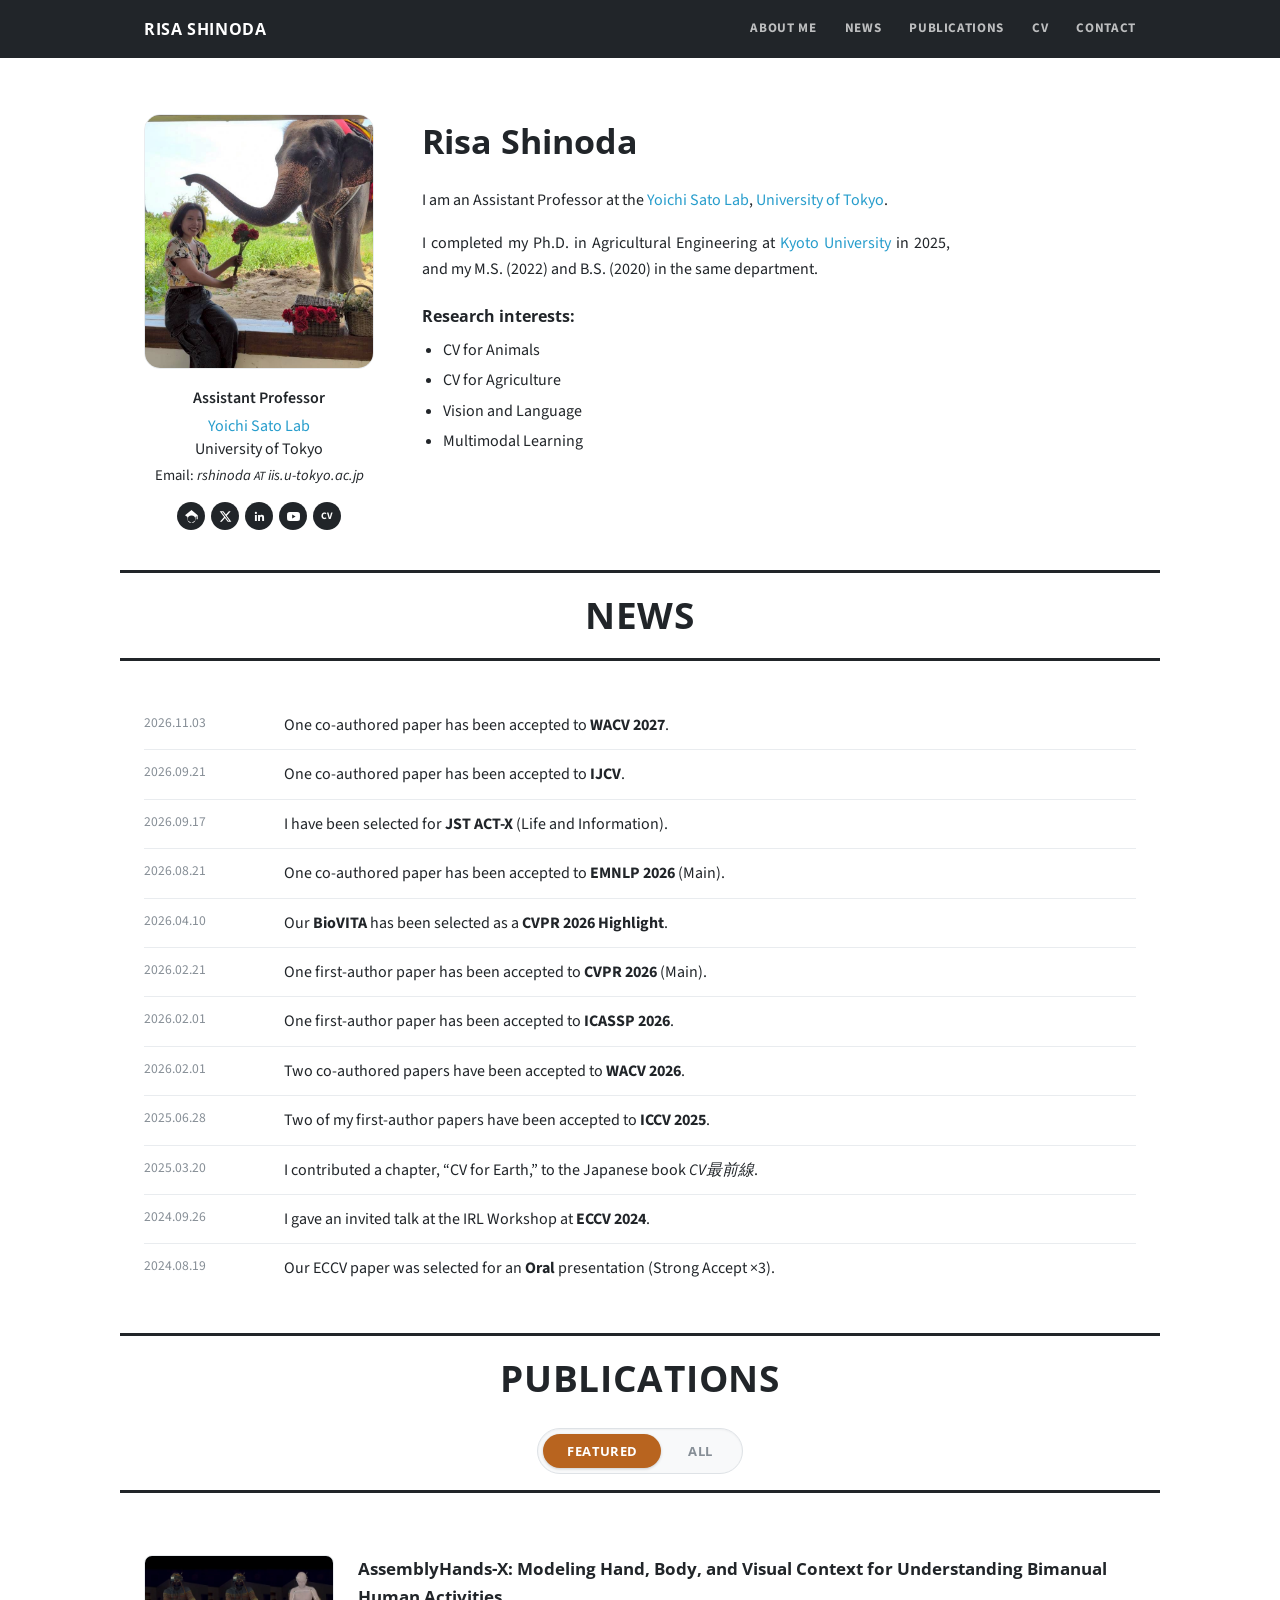
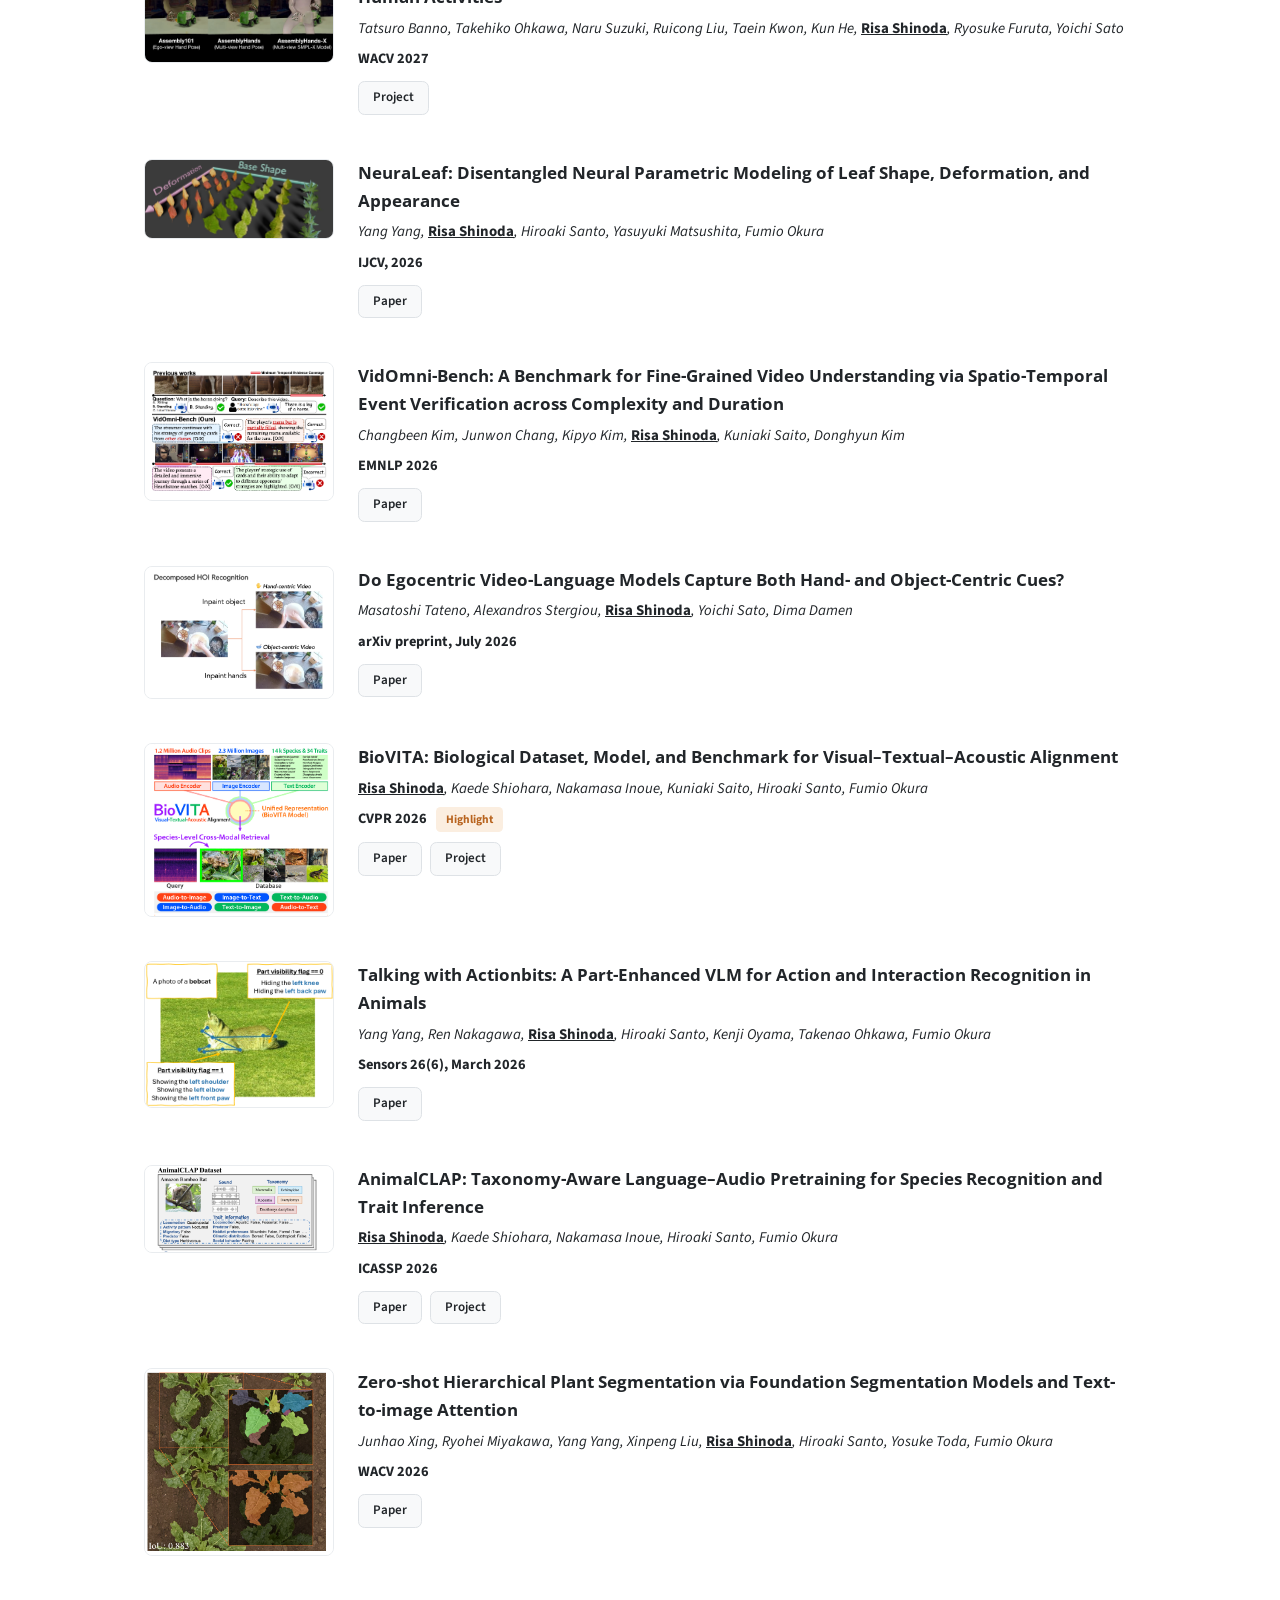
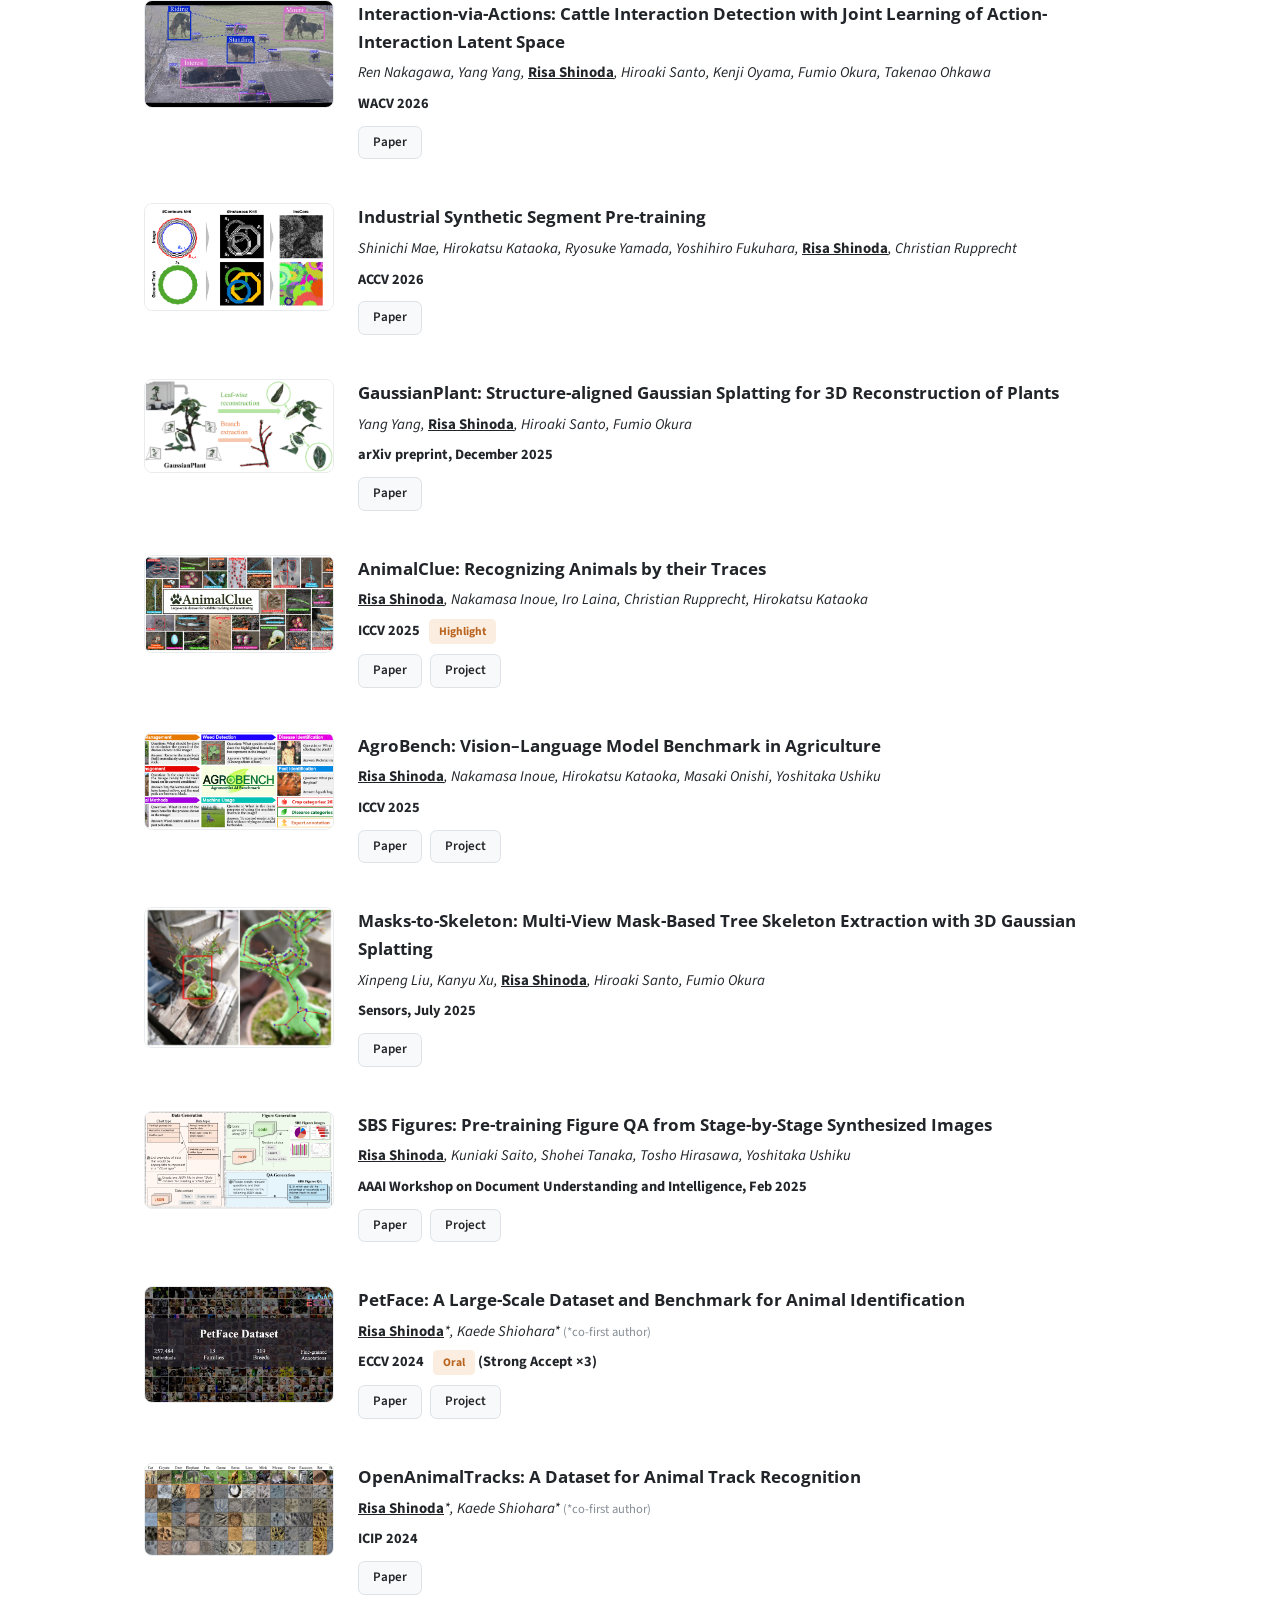
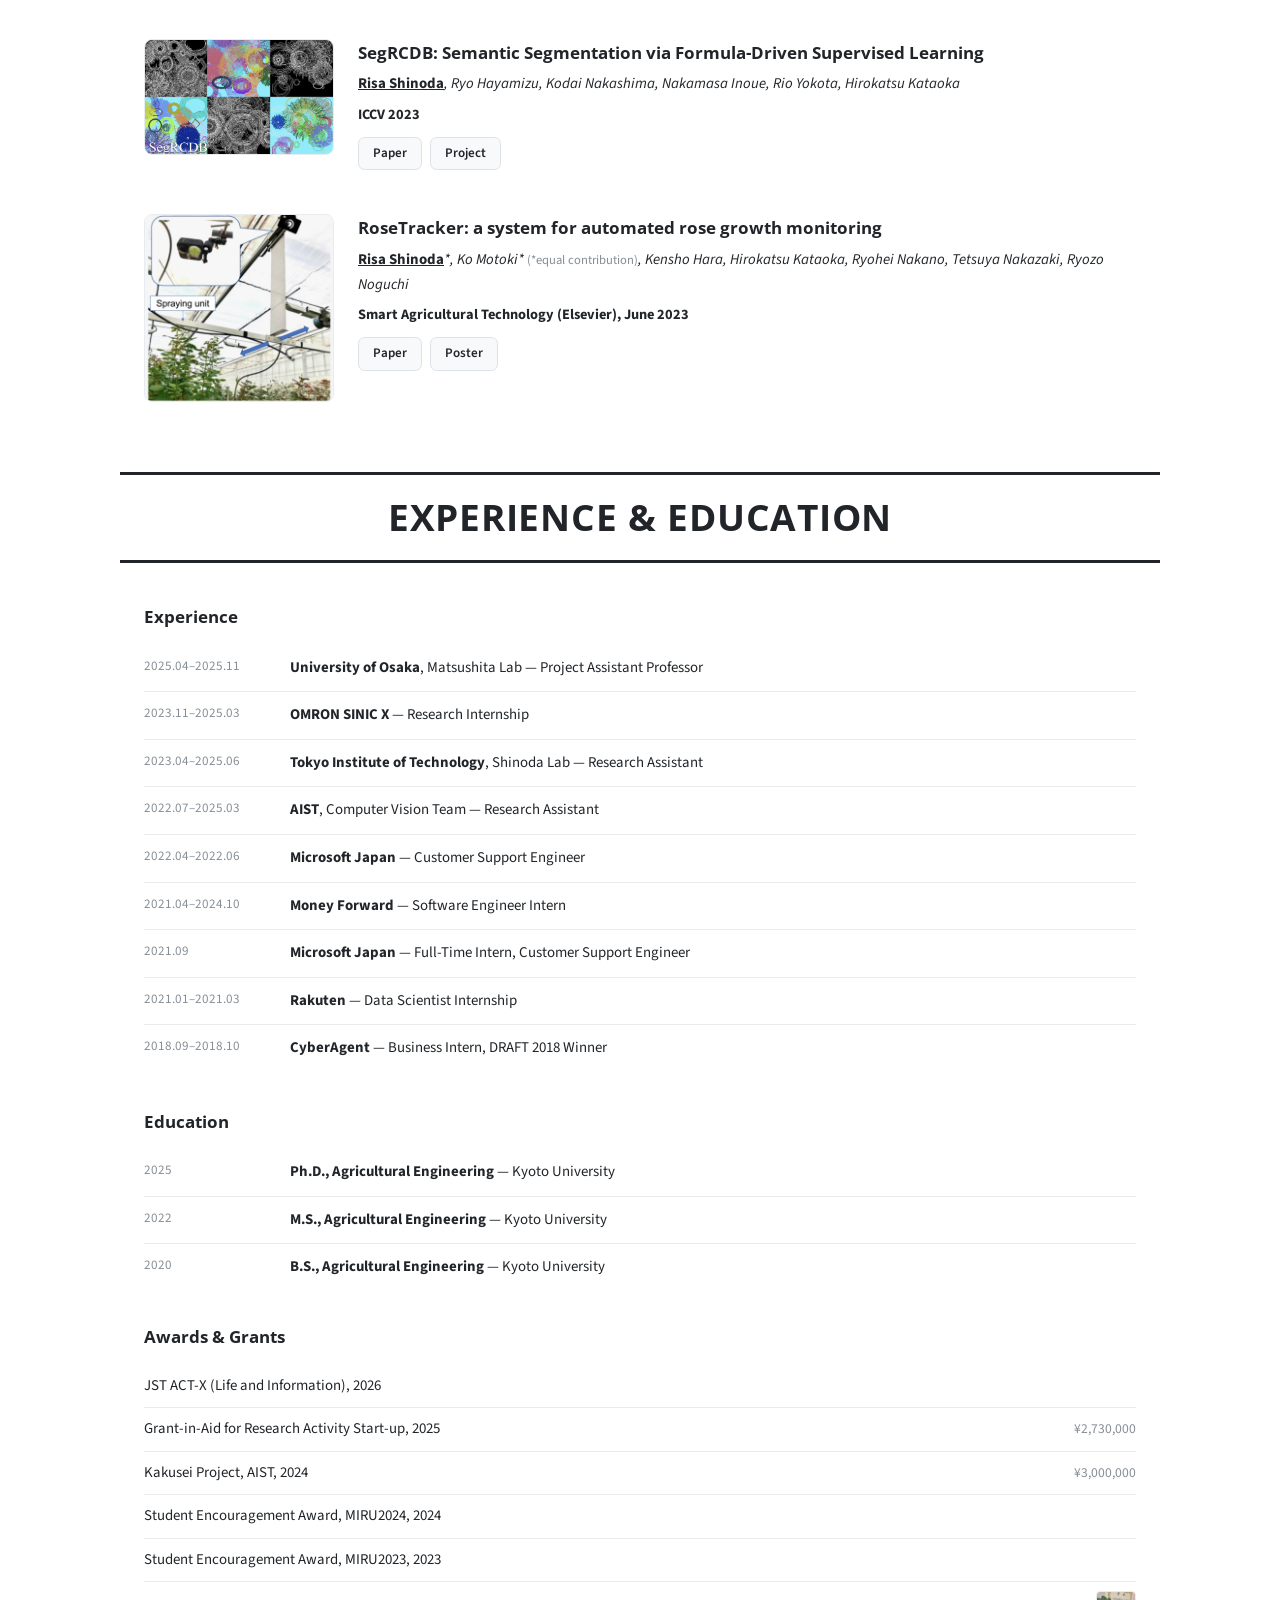
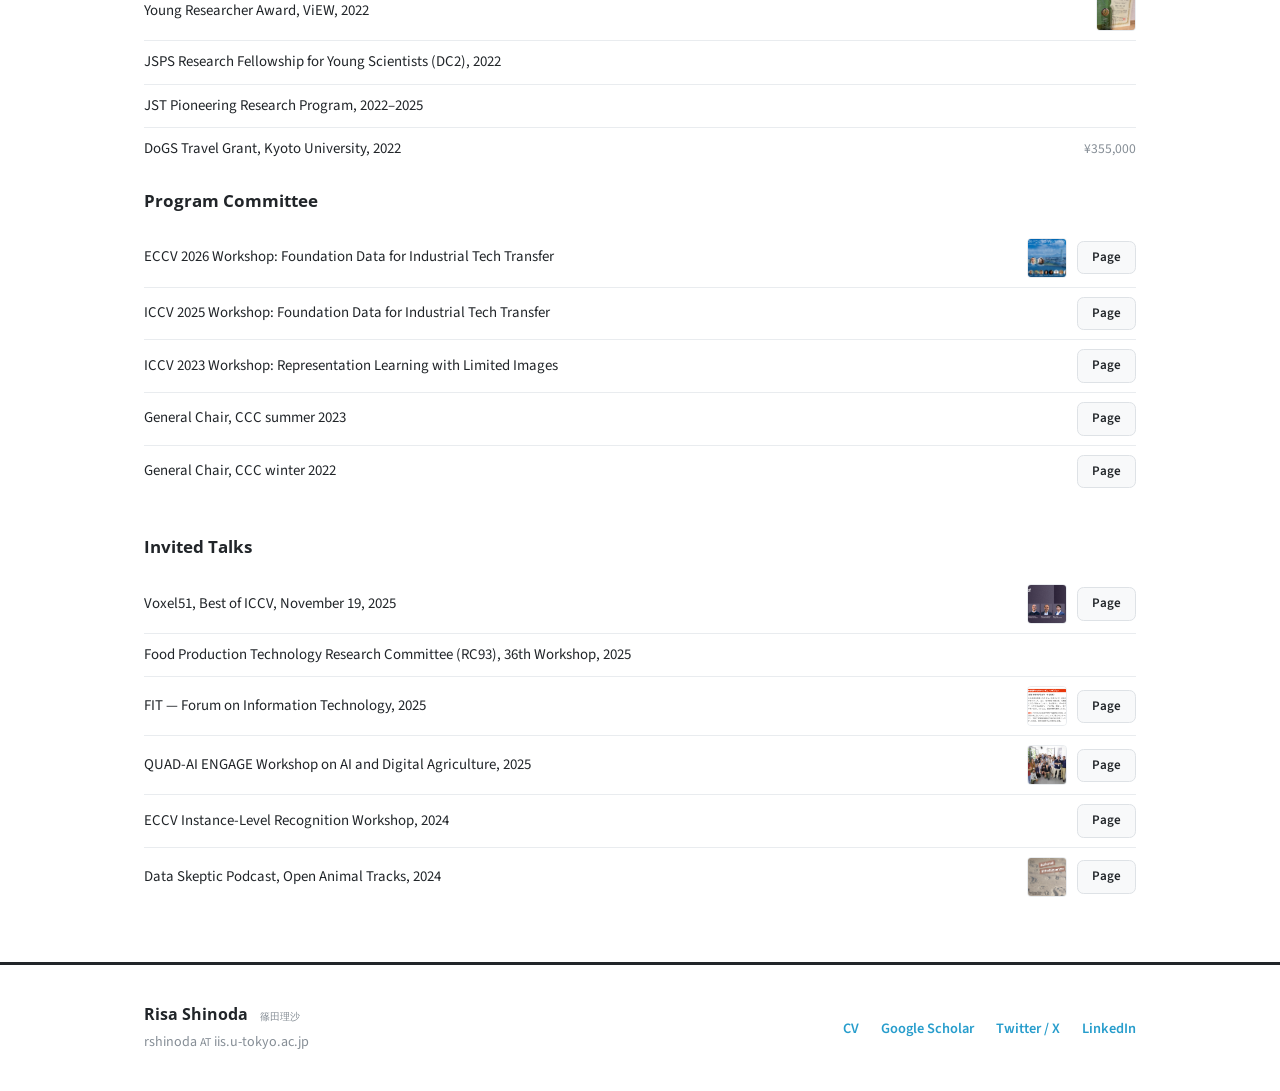
==== index.html @ 6ba9fb91 "Add invited talks Co-Authored-By: Claude Sonnet 5 <noreply@anthropic.com>" ====
<!DOCTYPE html>
<html lang="en">
<head>
<meta charset="utf-8">
<meta name="viewport" content="width=device-width, initial-scale=1">
<title>Risa Shinoda</title>
<meta name="description" content="Risa Shinoda (篠田理沙) — Assistant Professor, Yoichi Sato Lab, University of Tokyo (東京大学 助教, 佐藤洋一研究室). Computer vision for agriculture and animal ecology.">
<meta name="author" content="Risa Shinoda 篠田理沙">

<meta property="og:title" content="Risa Shinoda 篠田理沙">
<meta property="og:description" content="Assistant Professor, Yoichi Sato Lab, University of Tokyo (東京大学 助教, 佐藤洋一研究室). Computer vision for agriculture and animal ecology.">
<meta property="og:type" content="website">
<meta property="og:image" content="img/profile.jpg">

<script type="application/ld+json">
{
  "@context": "https://schema.org",
  "@type": "Person",
  "name": "Risa Shinoda",
  "alternateName": "篠田理沙",
  "jobTitle": "Assistant Professor / 助教",
  "affiliation": {
    "@type": "Organization",
    "name": "University of Tokyo / 東京大学"
  },
  "worksFor": {
    "@type": "Organization",
    "name": "Yoichi Sato Lab / 佐藤洋一研究室"
  },
  "email": "mailto:rshinoda@iis.u-tokyo.ac.jp",
  "url": "https://dahlian00.github.io/"
}
</script>

<link rel="icon" href="img/favicon.svg" type="image/svg+xml">
<link rel="preconnect" href="https://fonts.googleapis.com">
<link rel="preconnect" href="https://fonts.gstatic.com" crossorigin>
<link href="https://fonts.googleapis.com/css2?family=Open+Sans:ital,wght@0,400;0,600;0,700;0,800;1,400&family=Source+Sans+3:wght@400;600;700&display=swap" rel="stylesheet">
<link rel="stylesheet" href="css/style.css">
</head>
<body>

<a class="skip-link" href="#main">Skip to content</a>

<header class="site-header" id="top">
  <div class="wrap header-inner">
    <a class="brand" href="#top">Risa Shinoda</a>
    <button class="nav-toggle" id="navToggle" aria-label="Toggle navigation" aria-expanded="false" aria-controls="siteNav">
      <span></span><span></span><span></span>
    </button>
    <nav class="site-nav" id="siteNav">
      <a href="#about">About Me</a>
      <a href="#news">News</a>
      <a href="#publications">Publications</a>
      <a href="#cv">CV</a>
      <a href="#contact">Contact</a>
    </nav>
  </div>
</header>

<main id="main">

  <section class="about" id="about">
    <div class="wrap about-grid">
      <div class="about-side">
        <div class="avatar">
          <img src="img/profile.jpg" alt="Risa Shinoda 篠田理沙 — profile photo" class="avatar-photo" onerror="this.style.display='none'; this.nextElementSibling.style.display='flex';">
          <div class="avatar-fallback">RS</div>
        </div>
        <p class="role">Assistant Professor</p>
        <p class="affil"><a href="https://www.ut-vision.org/">Yoichi Sato Lab</a><br>University of Tokyo</p>
        <p class="mail">Email: <i>rshinoda <span class="at">AT</span> iis.u-tokyo.ac.jp</i></p>

        <div class="social-icons">
          <a href="https://scholar.google.co.jp/citations?user=DSr8YcMAAAAJ&amp;hl=en" title="Google Scholar" class="social-icon">
            <svg viewBox="0 0 24 24" aria-hidden="true"><path d="M12 24a7 7 0 1 1 0-14 7 7 0 0 1 0 14zm0-24L0 9.5l4.5 3.5V19l7.5 5 7.5-5v-6l2-1.55V17h2V9.5L12 0z"/></svg>
          </a>
          <a href="https://twitter.com/dahlian0" title="Twitter / X" class="social-icon">
            <svg viewBox="0 0 24 24" aria-hidden="true"><path d="M18.244 2.25h3.308l-7.227 8.26 8.502 11.24H16.17l-5.214-6.817L4.99 21.75H1.68l7.73-8.835L1.254 2.25H8.08l4.713 6.231 5.451-6.231Zm-1.161 17.52h1.833L7.084 4.126H5.117L17.083 19.77Z"/></svg>
          </a>
          <a href="https://www.linkedin.com/in/risa-shinoda/" title="LinkedIn" class="social-icon">
            <svg viewBox="0 0 24 24" aria-hidden="true"><path d="M20.45 20.45h-3.56v-5.57c0-1.33-.02-3.04-1.85-3.04-1.86 0-2.14 1.45-2.14 2.95v5.66H9.34V9h3.42v1.56h.05c.48-.9 1.64-1.85 3.37-1.85 3.6 0 4.27 2.37 4.27 5.46v6.28ZM5.34 7.43a2.06 2.06 0 1 1 0-4.12 2.06 2.06 0 0 1 0 4.12ZM7.12 20.45H3.56V9h3.56v11.45Z"/></svg>
          </a>
          <a href="https://www.youtube.com/@RisaShinodaResearch-cq6yt" title="YouTube" class="social-icon">
            <svg viewBox="0 0 24 24" aria-hidden="true"><path d="M23.5 6.19a3.02 3.02 0 0 0-2.12-2.14C19.5 3.55 12 3.55 12 3.55s-7.5 0-9.38.5A3.02 3.02 0 0 0 .5 6.19C0 8.07 0 12 0 12s0 3.93.5 5.81a3.02 3.02 0 0 0 2.12 2.14c1.88.5 9.38.5 9.38.5s7.5 0 9.38-.5a3.02 3.02 0 0 0 2.12-2.14C24 15.93 24 12 24 12s0-3.93-.5-5.81ZM9.55 15.57V8.43L15.82 12l-6.27 3.57Z"/></svg>
          </a>
          <a href="https://drive.google.com/file/d/12DYkDBcswjQWK3Bf0SQ1dicBLN38KNuM/view?usp=sharing" title="CV" class="social-icon social-icon-text">CV</a>
        </div>
      </div>

      <div class="about-main">
        <h1>Risa Shinoda</h1>

        <p>
          I am an Assistant Professor at the <a href="https://www.ut-vision.org/">Yoichi Sato Lab</a>,
          <a href="https://www.u-tokyo.ac.jp/en/">University of Tokyo</a>.
        </p>

        <p>
          I completed my Ph.D. in Agricultural Engineering at <a href="https://www.kyoto-u.ac.jp/en">Kyoto University</a>
          in 2025, and my M.S. (2022) and B.S. (2020) in the same department.
        </p>

        <h3 class="inline-heading">Research interests:</h3>
        <ul class="disc-list">
          <li>CV for Animals</li>
          <li>CV for Agriculture</li>
          <li>Vision and Language</li>
          <li>Multimodal Learning</li>
        </ul>
      </div>
    </div>
  </section>

  <hr class="rule">
  <h2 class="section-title" id="news">News</h2>
  <hr class="rule">

  <section class="section">
    <div class="wrap">
      <ul class="news-list">
        <li><time datetime="2026-11-03">2026.11.03</time><span>One co-authored paper has been accepted to <strong>WACV 2027</strong>.</span></li>
        <li><time datetime="2026-09-21">2026.09.21</time><span>One co-authored paper has been accepted to <strong>IJCV</strong>.</span></li>
        <li><time datetime="2026-09-17">2026.09.17</time><span>I have been selected for <strong>JST ACT-X</strong> (Life and Information).</span></li>
        <li><time datetime="2026-08-21">2026.08.21</time><span>One co-authored paper has been accepted to <strong>EMNLP 2026</strong> (Main).</span></li>
        <li><time datetime="2026-04-10">2026.04.10</time><span>Our <strong>BioVITA</strong> has been selected as a <strong>CVPR 2026 Highlight</strong>.</span></li>
        <li><time datetime="2026-02-21">2026.02.21</time><span>One first-author paper has been accepted to <strong>CVPR 2026</strong> (Main).</span></li>
        <li><time datetime="2026-02-01">2026.02.01</time><span>One first-author paper has been accepted to <strong>ICASSP 2026</strong>.</span></li>
        <li><time datetime="2026-02-01">2026.02.01</time><span>Two co-authored papers have been accepted to <strong>WACV 2026</strong>.</span></li>
        <li><time datetime="2025-06-28">2025.06.28</time><span>Two of my first-author papers have been accepted to <strong>ICCV 2025</strong>.</span></li>
        <li><time datetime="2025-03-20">2025.03.20</time><span>I contributed a chapter, &ldquo;CV for Earth,&rdquo; to the Japanese book <em>CV最前線</em>.</span></li>
        <li><time datetime="2024-09-26">2024.09.26</time><span>I gave an invited talk at the IRL Workshop at <strong>ECCV 2024</strong>.</span></li>
        <li><time datetime="2024-08-19">2024.08.19</time><span>Our ECCV paper was selected for an <strong>Oral</strong> presentation (Strong Accept &times;3).</span></li>
      </ul>
    </div>
  </section>

  <hr class="rule">
  <h2 class="section-title" id="publications">Publications</h2>
  <div class="pub-filter" id="pubFilter" role="tablist">
    <button type="button" class="pub-filter-btn is-active" data-filter="featured" role="tab" aria-selected="true">Featured</button>
    <button type="button" class="pub-filter-btn" data-filter="all" role="tab" aria-selected="false">All</button>
  </div>
  <hr class="rule">

  <section class="section">
    <div class="wrap">

      <ol class="pub-list filter-featured" id="pubList">

        <li class="pub">
          <div class="pub-thumb"><video src="img/pub-assemblyhandsx-demo.mp4" poster="img/pub-assemblyhandsx.png" autoplay loop muted playsinline aria-label="Risa Shinoda 篠田理沙 — AssemblyHands-X demo"></video></div>
          <div class="pub-body">
            <p class="pub-title">AssemblyHands-X: Modeling Hand, Body, and Visual Context for Understanding Bimanual Human Activities</p>
            <p class="pub-authors">Tatsuro Banno, Takehiko Ohkawa, Naru Suzuki, Ruicong Liu, Taein Kwon, Kun He, <span class="me">Risa Shinoda</span>, Ryosuke Furuta, Yoichi Sato</p>
            <p class="pub-venue">WACV 2027</p>
            <p class="pub-links"><a href="https://tatsubanno.github.io/assemblyhands-x/">Project</a></p>
          </div>
        </li>

        <li class="pub">
          <div class="pub-thumb"><video src="img/pub-neuraleaf-demo.mp4" poster="img/pub-neuraleaf.png" autoplay loop muted playsinline aria-label="Risa Shinoda 篠田理沙 — NeuraLeaf demo: leaf rotation"></video></div>
          <div class="pub-body">
            <p class="pub-title">NeuraLeaf: Disentangled Neural Parametric Modeling of Leaf Shape, Deformation, and Appearance</p>
            <p class="pub-authors">Yang Yang, <span class="me">Risa Shinoda</span>, Hiroaki Santo, Yasuyuki Matsushita, Fumio Okura</p>
            <p class="pub-venue">IJCV, 2026</p>
            <p class="pub-links"><a href="https://link.springer.com/article/10.1007/s11263-026-03024-6">Paper</a></p>
          </div>
        </li>

        <li class="pub">
          <div class="pub-thumb"><img src="img/pub-vidomni.png" alt="Risa Shinoda 篠田理沙 — VidOmni-Bench teaser"></div>
          <div class="pub-body">
            <p class="pub-title">VidOmni-Bench: A Benchmark for Fine-Grained Video Understanding via Spatio-Temporal Event Verification across Complexity and Duration</p>
            <p class="pub-authors">Changbeen Kim, Junwon Chang, Kipyo Kim, <span class="me">Risa Shinoda</span>, Kuniaki Saito, Donghyun Kim</p>
            <p class="pub-venue">EMNLP 2026</p>
            <p class="pub-links"><a href="https://arxiv.org/abs/2609.21521">Paper</a></p>
          </div>
        </li>

        <li class="pub">
          <div class="pub-thumb"><img src="img/pub-doego.png" alt="Risa Shinoda 篠田理沙 — Do Egocentric Video-Language Models teaser"></div>
          <div class="pub-body">
            <p class="pub-title">Do Egocentric Video-Language Models Capture Both Hand- and Object-Centric Cues?</p>
            <p class="pub-authors">Masatoshi Tateno, Alexandros Stergiou, <span class="me">Risa Shinoda</span>, Yoichi Sato, Dima Damen</p>
            <p class="pub-venue">arXiv preprint, July 2026</p>
            <p class="pub-links"><a href="https://arxiv.org/abs/2607.08514">Paper</a></p>
          </div>
        </li>

        <li class="pub not-featured">
          <div class="pub-thumb"><img src="img/pub-mes.png" alt="Risa Shinoda 篠田理沙 — MES-Bench teaser"></div>
          <div class="pub-body">
            <p class="pub-title">MES-Bench: A Benchmark for Multimodal Elaborative Simplification and Comprehensibility Evaluation in Language Learning</p>
            <p class="pub-authors">Martyna Gruszka, <span class="me">Risa Shinoda</span>, Taiki Miyanishi, Takumi Hirose, Nakamasa Inoue</p>
            <p class="pub-venue">CVPR Workshop (CV4Edu), June 2026</p>
            <p class="pub-links"><a href="https://openaccess.thecvf.com/content/CVPR2026W/CV4Edu/papers/Gruszka_MES-Bench_A_Benchmark_for_Multimodal_Elaborative_Simplification_and_Comprehensibility_Evaluation_CVPRW_2026_paper.pdf">Paper</a></p>
          </div>
        </li>

        <li class="pub not-featured">
          <div class="pub-thumb"><img src="img/pub-physically.png" alt="Risa Shinoda 篠田理沙 — Physically Plausible Human-Object Interaction Generation teaser"></div>
          <div class="pub-body">
            <p class="pub-title">Physically Plausible Human-Object Interaction Generation via Attribute Classifier Guidance</p>
            <p class="pub-authors">Kengo Ikeuchi, Takehiko Ohkawa, <span class="me">Risa Shinoda</span>, Yoichi Sato</p>
            <p class="pub-venue">PhysHuman, CVPR Workshops (CVPRW), 2026 <span class="tag">Oral</span></p>
            <p class="pub-links"><a href="https://drive.google.com/file/d/1u46orvjZj2ySK3rUJKAzSLE21R1NxdxF/view">Paper</a></p>
          </div>
        </li>

        <li class="pub">
          <div class="pub-thumb"><img src="img/pub-biovita.png" alt="Risa Shinoda 篠田理沙 — BioVITA teaser"></div>
          <div class="pub-body">
            <p class="pub-title">BioVITA: Biological Dataset, Model, and Benchmark for Visual&ndash;Textual&ndash;Acoustic Alignment</p>
            <p class="pub-authors"><span class="me">Risa Shinoda</span>, Kaede Shiohara, Nakamasa Inoue, Kuniaki Saito, Hiroaki Santo, Fumio Okura</p>
            <p class="pub-venue">CVPR 2026 <span class="tag tag-highlight">Highlight</span></p>
            <p class="pub-links"><a href="https://arxiv.org/abs/2603.23883">Paper</a><a href="https://dahlian00.github.io/BioVITA_Page/">Project</a></p>
          </div>
        </li>

        <li class="pub">
          <div class="pub-thumb"><img src="img/pub-talking.png" alt="Risa Shinoda 篠田理沙 — Talking with Actionbits teaser"></div>
          <div class="pub-body">
            <p class="pub-title">Talking with Actionbits: A Part-Enhanced VLM for Action and Interaction Recognition in Animals</p>
            <p class="pub-authors">Yang Yang, Ren Nakagawa, <span class="me">Risa Shinoda</span>, Hiroaki Santo, Kenji Oyama, Takenao Ohkawa, Fumio Okura</p>
            <p class="pub-venue">Sensors 26(6), March 2026</p>
            <p class="pub-links"><a href="https://www.mdpi.com/1424-8220/26/6/1969">Paper</a></p>
          </div>
        </li>

        <li class="pub">
          <div class="pub-thumb"><img src="img/pub-animalclap.png" alt="Risa Shinoda 篠田理沙 — AnimalCLAP teaser"></div>
          <div class="pub-body">
            <p class="pub-title">AnimalCLAP: Taxonomy-Aware Language&ndash;Audio Pretraining for Species Recognition and Trait Inference</p>
            <p class="pub-authors"><span class="me">Risa Shinoda</span>, Kaede Shiohara, Nakamasa Inoue, Hiroaki Santo, Fumio Okura</p>
            <p class="pub-venue">ICASSP 2026</p>
            <p class="pub-links"><a href="https://arxiv.org/abs/2603.22053">Paper</a><a href="https://dahlian00.github.io/AnimalCLAP_Page/">Project</a></p>
          </div>
        </li>

        <li class="pub">
          <div class="pub-thumb"><img src="img/pub-zeroshotplant.png" alt="Risa Shinoda 篠田理沙 — Zero-shot Hierarchical Plant Segmentation teaser"></div>
          <div class="pub-body">
            <p class="pub-title">Zero-shot Hierarchical Plant Segmentation via Foundation Segmentation Models and Text-to-image Attention</p>
            <p class="pub-authors">Junhao Xing, Ryohei Miyakawa, Yang Yang, Xinpeng Liu, <span class="me">Risa Shinoda</span>, Hiroaki Santo, Yosuke Toda, Fumio Okura</p>
            <p class="pub-venue">WACV 2026</p>
            <p class="pub-links"><a href="https://arxiv.org/abs/2509.09116">Paper</a></p>
          </div>
        </li>

        <li class="pub">
          <div class="pub-thumb"><img src="img/interactionviaaction.png" alt="Risa Shinoda 篠田理沙 — Interaction-via-Actions teaser"></div>
          <div class="pub-body">
            <p class="pub-title">Interaction-via-Actions: Cattle Interaction Detection with Joint Learning of Action-Interaction Latent Space</p>
            <p class="pub-authors">Ren Nakagawa, Yang Yang, <span class="me">Risa Shinoda</span>, Hiroaki Santo, Kenji Oyama, Fumio Okura, Takenao Ohkawa</p>
            <p class="pub-venue">WACV 2026</p>
            <p class="pub-links"><a href="https://arxiv.org/abs/2512.16133">Paper</a></p>
          </div>
        </li>

        <li class="pub">
          <div class="pub-thumb"><img src="img/pub-inscore.png" alt="Risa Shinoda 篠田理沙 — Industrial Synthetic Segment Pre-training teaser"></div>
          <div class="pub-body">
            <p class="pub-title">Industrial Synthetic Segment Pre-training</p>
            <p class="pub-authors">Shinichi Mae, Hirokatsu Kataoka, Ryosuke Yamada, Yoshihiro Fukuhara, <span class="me">Risa Shinoda</span>, Christian Rupprecht</p>
            <p class="pub-venue">ACCV 2026</p>
            <p class="pub-links"><a href="https://arxiv.org/abs/2505.13099">Paper</a></p>
          </div>
        </li>

        <li class="pub">
          <div class="pub-thumb"><img src="img/gaussianplant.png" alt="Risa Shinoda 篠田理沙 — GaussianPlant teaser"></div>
          <div class="pub-body">
            <p class="pub-title">GaussianPlant: Structure-aligned Gaussian Splatting for 3D Reconstruction of Plants</p>
            <p class="pub-authors">Yang Yang, <span class="me">Risa Shinoda</span>, Hiroaki Santo, Fumio Okura</p>
            <p class="pub-venue">arXiv preprint, December 2025</p>
            <p class="pub-links"><a href="https://arxiv.org/abs/2512.14087">Paper</a></p>
          </div>
        </li>

        <li class="pub">
          <div class="pub-thumb"><img src="img/pub-animalclue.png" alt="Risa Shinoda 篠田理沙 — AnimalClue teaser"></div>
          <div class="pub-body">
            <p class="pub-title">AnimalClue: Recognizing Animals by their Traces</p>
            <p class="pub-authors"><span class="me">Risa Shinoda</span>, Nakamasa Inoue, Iro Laina, Christian Rupprecht, Hirokatsu Kataoka</p>
            <p class="pub-venue">ICCV 2025 <span class="tag tag-highlight">Highlight</span></p>
            <p class="pub-links"><a href="https://arxiv.org/abs/2507.20240">Paper</a><a href="https://dahlian00.github.io/AnimalCluePage/">Project</a></p>
          </div>
        </li>

        <li class="pub">
          <div class="pub-thumb"><img src="img/pub-agrobench.png" alt="Risa Shinoda 篠田理沙 — AgroBench teaser"></div>
          <div class="pub-body">
            <p class="pub-title">AgroBench: Vision&ndash;Language Model Benchmark in Agriculture</p>
            <p class="pub-authors"><span class="me">Risa Shinoda</span>, Nakamasa Inoue, Hirokatsu Kataoka, Masaki Onishi, Yoshitaka Ushiku</p>
            <p class="pub-venue">ICCV 2025</p>
            <p class="pub-links"><a href="http://arxiv.org/abs/2507.20519">Paper</a><a href="https://dahlian00.github.io/AgroBenchPage/">Project</a></p>
          </div>
        </li>

        <li class="pub">
          <div class="pub-thumb"><img src="img/pub-maskstoskel.png" alt="Risa Shinoda 篠田理沙 — Masks-to-Skeleton teaser"></div>
          <div class="pub-body">
            <p class="pub-title">Masks-to-Skeleton: Multi-View Mask-Based Tree Skeleton Extraction with 3D Gaussian Splatting</p>
            <p class="pub-authors">Xinpeng Liu, Kanyu Xu, <span class="me">Risa Shinoda</span>, Hiroaki Santo, Fumio Okura</p>
            <p class="pub-venue">Sensors, July 2025</p>
            <p class="pub-links"><a href="https://www.mdpi.com/1424-8220/25/14/4354">Paper</a></p>
          </div>
        </li>

        <li class="pub">
          <div class="pub-thumb"><img src="img/pub-sbsfigures.png" alt="Risa Shinoda 篠田理沙 — SBS Figures teaser"></div>
          <div class="pub-body">
            <p class="pub-title">SBS Figures: Pre-training Figure QA from Stage-by-Stage Synthesized Images</p>
            <p class="pub-authors"><span class="me">Risa Shinoda</span>, Kuniaki Saito, Shohei Tanaka, Tosho Hirasawa, Yoshitaka Ushiku</p>
            <p class="pub-venue">AAAI Workshop on Document Understanding and Intelligence, Feb 2025</p>
            <p class="pub-links"><a href="https://arxiv.org/abs/2412.17606">Paper</a><a href="https://omron-sinicx.github.io/SBSFiguresPage/">Project</a></p>
          </div>
        </li>

        <li class="pub">
          <div class="pub-thumb"><img src="img/pub-petface.png" alt="Risa Shinoda 篠田理沙 — PetFace teaser"></div>
          <div class="pub-body">
            <p class="pub-title">PetFace: A Large-Scale Dataset and Benchmark for Animal Identification</p>
            <p class="pub-authors"><span class="me">Risa Shinoda</span>*, Kaede Shiohara* <span class="eq">(*co-first author)</span></p>
            <p class="pub-venue">ECCV 2024 <span class="tag tag-highlight">Oral</span> (Strong Accept &times;3)</p>
            <p class="pub-links"><a href="https://arxiv.org/abs/2407.13555">Paper</a><a href="https://dahlian00.github.io/PetFacePage/">Project</a></p>
          </div>
        </li>

        <li class="pub">
          <div class="pub-thumb"><img src="img/pub-openanimaltracks.png" alt="Risa Shinoda 篠田理沙 — OpenAnimalTracks teaser"></div>
          <div class="pub-body">
            <p class="pub-title">OpenAnimalTracks: A Dataset for Animal Track Recognition</p>
            <p class="pub-authors"><span class="me">Risa Shinoda</span>*, Kaede Shiohara* <span class="eq">(*co-first author)</span></p>
            <p class="pub-venue">ICIP 2024</p>
            <p class="pub-links"><a href="https://arxiv.org/abs/2406.09647">Paper</a></p>
          </div>
        </li>

        <li class="pub">
          <div class="pub-thumb"><img src="img/pub-segrcdb.png" alt="Risa Shinoda 篠田理沙 — SegRCDB teaser"></div>
          <div class="pub-body">
            <p class="pub-title">SegRCDB: Semantic Segmentation via Formula-Driven Supervised Learning</p>
            <p class="pub-authors"><span class="me">Risa Shinoda</span>, Ryo Hayamizu, Kodai Nakashima, Nakamasa Inoue, Rio Yokota, Hirokatsu Kataoka</p>
            <p class="pub-venue">ICCV 2023</p>
            <p class="pub-links"><a href="https://openaccess.thecvf.com/content/ICCV2023/html/Shinoda_SegRCDB_Semantic_Segmentation_via_Formula-Driven_Supervised_Learning_ICCV_2023_paper.html">Paper</a><a href="https://dahlian00.github.io/SegRCDBPage/">Project</a></p>
          </div>
        </li>

        <li class="pub">
          <div class="pub-thumb"><img src="img/pub-rosetracker.png" alt="Risa Shinoda 篠田理沙 — RoseTracker teaser"></div>
          <div class="pub-body">
            <p class="pub-title">RoseTracker: a system for automated rose growth monitoring</p>
            <p class="pub-authors"><span class="me">Risa Shinoda</span>*, Ko Motoki* <span class="eq">(*equal contribution)</span>, Kensho Hara, Hirokatsu Kataoka, Ryohei Nakano, Tetsuya Nakazaki, Ryozo Noguchi</p>
            <p class="pub-venue">Smart Agricultural Technology (Elsevier), June 2023</p>
            <p class="pub-links"><a href="https://doi.org/10.1016/j.atech.2023.100271">Paper</a><a href="https://drive.google.com/file/d/1DBtgkKcKlUVENy7riisjfB0aUEmlagF5/view?usp=sharing">Poster</a></p>
          </div>
        </li>

        <li class="pub not-featured">
          <div class="pub-thumb"><img src="img/pub-neuraldataset.png" alt="Risa Shinoda 篠田理沙 — Exploring the Potential of Neural Dataset Search teaser"></div>
          <div class="pub-body">
            <p class="pub-title">Exploring the Potential of Neural Dataset Search</p>
            <p class="pub-authors">Ryosuke Yamada*, <span class="me">Risa Shinoda</span>* <span class="eq">(*equal contribution)</span>, Hirokatsu Kataoka</p>
            <p class="pub-venue">CVPR Workshop (NAS), June 2023</p>
            <p class="pub-links"><a href="https://openaccess.thecvf.com/content/CVPR2023W/NAS/html/Yamada_Exploring_the_Potential_of_Neural_Dataset_Search_CVPRW_2023_paper.html">Paper</a></p>
          </div>
        </li>

        <li class="pub not-featured">
          <div class="pub-thumb"><img src="img/pub-tomato.png" alt="Risa Shinoda 篠田理沙 — Transformer-based Ripeness Segmentation teaser"></div>
          <div class="pub-body">
            <p class="pub-title">Transformer-based Ripeness Segmentation for Tomatoes</p>
            <p class="pub-authors"><span class="me">Risa Shinoda</span>, Kensho Hara, Hirokatsu Kataoka, Ryozo Noguchi</p>
            <p class="pub-venue">Smart Agricultural Technology (Elsevier), Feb 2023</p>
            <p class="pub-links"><a href="https://doi.org/10.1016/j.atech.2023.100196">Paper</a></p>
          </div>
        </li>

      </ol>
    </div>
  </section>

  <hr class="rule">
  <h2 class="section-title" id="cv">Experience &amp; Education</h2>
  <hr class="rule">

  <section class="section">
    <div class="wrap stack-grid">
      <div>
        <h3 class="sub-heading">Experience</h3>
        <ul class="timeline">
          <li><span class="tl-date">2025.04&ndash;2025.11</span><span class="tl-body"><strong>University of Osaka</strong>, Matsushita Lab — Project Assistant Professor</span></li>
          <li><span class="tl-date">2023.11&ndash;2025.03</span><span class="tl-body"><strong>OMRON SINIC X</strong> — Research Internship</span></li>
          <li><span class="tl-date">2023.04&ndash;2025.06</span><span class="tl-body"><strong>Tokyo Institute of Technology</strong>, Shinoda Lab — Research Assistant</span></li>
          <li><span class="tl-date">2022.07&ndash;2025.03</span><span class="tl-body"><strong>AIST</strong>, Computer Vision Team — Research Assistant</span></li>
          <li><span class="tl-date">2022.04&ndash;2022.06</span><span class="tl-body"><strong>Microsoft Japan</strong> — Customer Support Engineer</span></li>
          <li><span class="tl-date">2021.04&ndash;2024.10</span><span class="tl-body"><strong>Money Forward</strong> — Software Engineer Intern</span></li>
          <li><span class="tl-date">2021.09</span><span class="tl-body"><strong>Microsoft Japan</strong> — Full-Time Intern, Customer Support Engineer</span></li>
          <li><span class="tl-date">2021.01&ndash;2021.03</span><span class="tl-body"><strong>Rakuten</strong> — Data Scientist Internship</span></li>
          <li><span class="tl-date">2018.09&ndash;2018.10</span><span class="tl-body"><strong>CyberAgent</strong> — Business Intern, DRAFT 2018 Winner</span></li>
        </ul>
      </div>

      <div>
        <h3 class="sub-heading">Education</h3>
        <ul class="timeline">
          <li><span class="tl-date">2025</span><span class="tl-body"><strong>Ph.D., Agricultural Engineering</strong> — Kyoto University</span></li>
          <li><span class="tl-date">2022</span><span class="tl-body"><strong>M.S., Agricultural Engineering</strong> — Kyoto University</span></li>
          <li><span class="tl-date">2020</span><span class="tl-body"><strong>B.S., Agricultural Engineering</strong> — Kyoto University</span></li>
        </ul>

        <h3 class="sub-heading">Awards &amp; Grants</h3>
        <ul class="plain-list">
          <li>JST ACT-X (Life and Information), 2026</li>
          <li>Grant-in-Aid for Research Activity Start-up, 2025 <span class="amt">¥2,730,000</span></li>
          <li>Kakusei Project, AIST, 2024 <span class="amt">¥3,000,000</span></li>
          <li>Student Encouragement Award, MIRU2024, 2024</li>
          <li>Student Encouragement Award, MIRU2023, 2023</li>
          <li>
            <span>Young Researcher Award, ViEW, 2022</span>
            <div class="talk-right"><img class="talk-thumb" src="img/view-award.jpeg" alt="Risa Shinoda 篠田理沙 — ViEW Young Researcher Award 若手奨励賞"></div>
          </li>
          <li>JSPS Research Fellowship for Young Scientists (DC2), 2022</li>
          <li>JST Pioneering Research Program, 2022&ndash;2025</li>
          <li>DoGS Travel Grant, Kyoto University, 2022 <span class="amt">¥355,000</span></li>
        </ul>
      </div>
    </div>

    <div class="wrap stack-grid">
      <div>
        <h3 class="sub-heading">Program Committee</h3>
        <ul class="plain-list">
          <li>
            <span>ECCV 2026 Workshop: Foundation Data for Industrial Tech Transfer</span>
            <div class="talk-right"><img class="talk-thumb" src="img/eccv_ws_2026.png" alt="Risa Shinoda 篠田理沙 — ECCV 2026 Workshop: Foundation Data for Industrial Tech Transfer"><a class="link-btn" href="https://eccv2026-found-workshop.limitlab.xyz/">Page</a></div>
          </li>
          <li>ICCV 2025 Workshop: Foundation Data for Industrial Tech Transfer <a class="link-btn" href="https://iccv2025-found-workshop.limitlab.xyz/">Page</a></li>
          <li>ICCV 2023 Workshop: Representation Learning with Limited Images <a class="link-btn" href="https://lsfsl.net/limit23/">Page</a></li>
          <li>General Chair, CCC summer 2023 <a class="link-btn" href="https://research-p.com/event/1321">Page</a></li>
          <li>General Chair, CCC winter 2022 <a class="link-btn" href="https://xpaperchallenge.org/cv/ccc/cccw2022/">Page</a></li>
        </ul>
      </div>
      <div>
        <h3 class="sub-heading">Invited Talks</h3>
        <ul class="plain-list">
          <li>
            <span>Voxel51, Best of ICCV, November 19, 2025</span>
            <div class="talk-right"><img class="talk-thumb" src="img/bestoficcv.avif" alt="Risa Shinoda 篠田理沙 — Voxel51 Best of ICCV talk"><a class="link-btn" href="https://voxel51.com/events/best-of-iccv-november-19-2025">Page</a></div>
          </li>
          <li>Food Production Technology Research Committee (RC93), 36th Workshop, 2025</li>
          <li>
            <span>FIT — Forum on Information Technology, 2025</span>
            <div class="talk-right"><img class="talk-thumb" src="img/fit2025.png" alt="Risa Shinoda 篠田理沙 — FIT 2025 talk"><a class="link-btn" href="https://www.ipsj.or.jp/event/fit/fit2025/abstract/data/html/event/A-4.html">Page</a></div>
          </li>
          <li>
            <span>QUAD-AI ENGAGE Workshop on AI and Digital Agriculture, 2025</span>
            <div class="talk-right"><img class="talk-thumb" src="img/quadai.jpeg" alt="Risa Shinoda 篠田理沙 — QUAD-AI ENGAGE Workshop talk"><a class="link-btn" href="https://sites.gatech.edu/quad-ai-engage-workshop-2025/program/">Page</a></div>
          </li>
          <li>ECCV Instance-Level Recognition Workshop, 2024 <a class="link-btn" href="https://ilr-workshop.github.io/ECCVW2024/">Page</a></li>
          <li>
            <span>Data Skeptic Podcast, Open Animal Tracks, 2024</span>
            <div class="talk-right"><img class="talk-thumb" src="img/dataskeptic.jpg" alt="Risa Shinoda 篠田理沙 — Data Skeptic podcast, Open Animal Tracks"><a class="link-btn" href="https://dataskeptic.com/blog/episodes/2024/open-animal-tracks">Page</a></div>
          </li>
        </ul>
      </div>
    </div>
  </section>

</main>

<footer class="site-footer" id="contact">
  <div class="wrap footer-inner">
    <div>
      <p class="footer-name">Risa Shinoda <span class="jp">篠田理沙</span></p>
      <p class="footer-mail">rshinoda <span class="at">AT</span> iis.u-tokyo.ac.jp</p>
    </div>
    <ul class="link-list-row">
      <li><a href="https://drive.google.com/file/d/12DYkDBcswjQWK3Bf0SQ1dicBLN38KNuM/view?usp=sharing">CV</a></li>
      <li><a href="https://scholar.google.co.jp/citations?user=DSr8YcMAAAAJ&amp;hl=en">Google Scholar</a></li>
      <li><a href="https://twitter.com/dahlian0">Twitter / X</a></li>
      <li><a href="https://www.linkedin.com/in/risa-shinoda/">LinkedIn</a></li>
    </ul>
  </div>
</footer>

<div class="lightbox-overlay" id="lightboxOverlay"><img id="lightboxImg" src="" alt=""></div>

<script src="js/main.js"></script>
</body>
</html>
---- css/style.css ----
/* ---------------------------------------------------------
   Risa Shinoda — personal site
   Palette matches the academic-homepage convention this site
   follows: white ground, near-black nav, teal accent.
--------------------------------------------------------- */
:root {
  --bg: #ffffff;
  --ink: #212529;
  --muted: #868e96;
  --line: #e9ecef;
  --accent: #279dcc;
  --nav-bg: #212529;
  --nav-link: #bdbebf;
  --btn-bg: #f8f9fa;
  --btn-border: #dee2e6;
  --tag-highlight: #b8641f;
  --tag-highlight-bg: #fbeee0;

  --font-heading: "Open Sans", "Helvetica Neue", Arial, sans-serif;
  --font-body: "Source Sans 3", "Helvetica Neue", Arial, sans-serif;
}

* { box-sizing: border-box; }
html { scroll-behavior: smooth; }

body {
  margin: 0;
  background: var(--bg);
  color: var(--ink);
  font-family: var(--font-body);
  font-size: 16px;
  line-height: 1.65;
  -webkit-font-smoothing: antialiased;
}

img { max-width: 100%; display: block; }

a { color: var(--accent); text-decoration: none; }
a:hover { text-decoration: underline; }
a:focus-visible, button:focus-visible {
  outline: 2px solid var(--accent);
  outline-offset: 2px;
}

.skip-link {
  position: absolute;
  left: -9999px;
  top: 0;
  background: var(--accent);
  color: #fff;
  padding: 10px 16px;
  z-index: 200;
}
.skip-link:focus { left: 16px; top: 16px; }

.wrap {
  max-width: 1040px;
  margin: 0 auto;
  padding-inline: 24px;
}

h1, h2, h3 { font-family: var(--font-heading); font-weight: 700; margin: 0; }

/* ---------------------------------------------------------
   Header / nav
--------------------------------------------------------- */
.site-header {
  position: sticky;
  top: 0;
  z-index: 100;
  background: var(--nav-bg);
}

.header-inner {
  display: flex;
  align-items: center;
  justify-content: space-between;
  height: 58px;
}

.brand {
  font-family: var(--font-heading);
  font-size: 1rem;
  font-weight: 700;
  letter-spacing: .04em;
  text-transform: uppercase;
  color: #fff;
}
.brand:hover { text-decoration: none; color: var(--accent); }

.site-nav { display: flex; gap: 28px; }
.site-nav a {
  color: var(--nav-link);
  font-size: .82rem;
  font-weight: 700;
  letter-spacing: .05em;
  text-transform: uppercase;
}
.site-nav a:hover { color: var(--accent); text-decoration: none; }

.nav-toggle {
  display: none;
  flex-direction: column;
  justify-content: center;
  gap: 5px;
  width: 36px;
  height: 36px;
  background: none;
  border: none;
  cursor: pointer;
}
.nav-toggle span { display: block; height: 2px; background: #fff; border-radius: 1px; }

@media (max-width: 700px) {
  .nav-toggle { display: flex; }
  .site-nav {
    position: absolute;
    top: 58px;
    left: 0;
    right: 0;
    background: var(--nav-bg);
    flex-direction: column;
    gap: 0;
    max-height: 0;
    overflow: hidden;
    transition: max-height .25s ease;
  }
  .site-nav.open { max-height: 320px; }
  .site-nav a { padding: 14px 24px; border-top: 1px solid rgba(255,255,255,.08); }
}

/* ---------------------------------------------------------
   About
--------------------------------------------------------- */
.about { padding-block: 56px 40px; }

.about-grid {
  display: grid;
  grid-template-columns: 230px 1fr;
  gap: 48px;
}

.about-side { text-align: center; }

.avatar {
  position: relative;
  width: 100%;
  aspect-ratio: 720 / 798;
  border-radius: 1em;
  overflow: hidden;
  background: var(--btn-bg);
  margin-bottom: 16px;
  border: 1px solid var(--line);
}
.avatar-photo { width: 100%; height: 100%; object-fit: cover; object-position: 68% 5%; }
.avatar-fallback {
  display: none;
  width: 100%;
  height: 100%;
  align-items: center;
  justify-content: center;
  font-family: var(--font-heading);
  font-size: 2.6rem;
  font-weight: 700;
  color: var(--accent);
}

.role { margin: 0; font-weight: 600; }
.affil { margin: 4px 0; color: var(--ink); line-height: 1.4; }
.affil a { color: var(--accent); }
.mail { margin: 0 0 14px; font-size: .92rem; }
.at { font-size: .85em; }

.social-icons { display: flex; justify-content: center; gap: 6px; }
.social-icon {
  width: 28px;
  height: 28px;
  border-radius: 50%;
  background: var(--nav-bg);
  color: #fff;
  display: flex;
  align-items: center;
  justify-content: center;
}
.social-icon svg { width: 13px; height: 13px; fill: #fff; }
.social-icon:hover { background: var(--accent); text-decoration: none; }
.social-icon-text { font-size: .62rem; font-weight: 700; }

.about-main h1 {
  font-size: clamp(1.7rem, 3.4vw, 2.1rem);
  margin-bottom: 18px;
}
.jp { font-size: .6em; color: var(--muted); font-weight: 400; margin-left: 8px; }

.about-main p { max-width: 66ch; margin: 0 0 16px; text-align: justify; }

.inline-heading {
  font-size: 1rem;
  margin: 20px 0 8px;
}
.disc-list { margin: 0 0 8px; padding-left: 1.3em; }
.disc-list li { margin-bottom: 4px; }

@media (max-width: 700px) {
  .about-grid { grid-template-columns: 1fr; gap: 28px; }
  .about-side { max-width: 240px; margin: 0 auto; }
  .about-main p { text-align: left; }
}

/* ---------------------------------------------------------
   Big section dividers (rule / SECTION TITLE / rule)
--------------------------------------------------------- */
.rule {
  max-width: 1040px;
  margin: 0 auto;
  border: none;
  border-top: 3px solid var(--ink);
}
.rule + .section-title { margin-top: 6px; }
.section-title + .rule { margin-top: 6px; }

.section-title {
  text-align: center;
  text-transform: uppercase;
  font-size: clamp(1.6rem, 3.2vw, 2.3rem);
  letter-spacing: .02em;
  padding-block: 6px;
}

.section { padding-block: 40px; }

.sub-heading {
  font-family: var(--font-heading);
  font-size: 1.05rem;
  font-weight: 700;
  margin: 32px 0 14px;
}
.sub-heading:first-child { margin-top: 0; }

/* ---------------------------------------------------------
   News
--------------------------------------------------------- */
.news-list { list-style: none; margin: 0; padding: 0; }
.news-list li {
  display: grid;
  grid-template-columns: 120px 1fr;
  gap: 20px;
  padding-block: 11px;
  border-top: 1px solid var(--line);
}
.news-list li:first-child { border-top: none; }
.news-list time { font-size: .85rem; color: var(--muted); white-space: nowrap; }
@media (max-width: 560px) {
  .news-list li { grid-template-columns: 1fr; gap: 3px; }
}

/* ---------------------------------------------------------
   Publications
--------------------------------------------------------- */
.pub-filter {
  display: flex;
  justify-content: center;
  gap: 3px;
  margin: 14px auto 16px;
  padding: 5px;
  width: fit-content;
  background: var(--btn-bg);
  border: 1px solid var(--btn-border);
  border-radius: 999px;
  box-shadow: inset 0 1px 2px rgba(0, 0, 0, .04);
}
.pub-filter-btn {
  background: none;
  border: none;
  border-radius: 999px;
  padding: 8px 24px;
  font-family: var(--font-heading);
  font-size: .82rem;
  font-weight: 700;
  letter-spacing: .03em;
  text-transform: uppercase;
  color: var(--muted);
  cursor: pointer;
  transition: background .15s, color .15s, box-shadow .15s;
}
.pub-filter-btn:hover { color: var(--ink); }
.pub-filter-btn.is-active {
  color: #fff;
  background: var(--tag-highlight);
  box-shadow: 0 1px 3px rgba(0, 0, 0, .18);
}
.pub-filter-btn.is-active:hover { color: #fff; }
.pub-list.filter-featured .not-featured { display: none; }

.pub-list { list-style: none; margin: 0 0 8px; padding: 0; }
.pub {
  display: grid;
  grid-template-columns: 190px 1fr;
  gap: 24px;
  padding-block: 22px;
}
.pub-no-thumb { grid-template-columns: 1fr; }

.pub-thumb { display: flex; flex-direction: column; align-self: start; }
.pub-thumb img,
.pub-thumb video {
  width: 100%;
  height: auto;
  border: 1px solid var(--line);
  border-radius: .5em;
  display: block;
}

.pub-title {
  font-family: var(--font-heading);
  font-size: 1.05rem;
  font-weight: 700;
  margin: 0 0 6px;
}
.pub-authors { margin: 0 0 6px; font-size: .93rem; font-style: italic; color: var(--ink); }
.me { text-decoration: underline; font-style: normal; font-weight: 700; }
.eq { font-size: .85em; font-style: normal; color: var(--muted); }

.pub-venue { margin: 0 0 10px; font-size: .9rem; font-weight: 700; color: var(--ink); }

.tag {
  display: inline-block;
  margin-left: 6px;
  padding: 2px 9px;
  border-radius: .4em;
  font-size: .72rem;
  font-weight: 700;
  background: var(--btn-bg);
  border: 1px solid var(--btn-border);
  color: var(--ink);
  vertical-align: middle;
}
.tag-highlight { background: var(--tag-highlight-bg); color: var(--tag-highlight); border-color: transparent; }
.tag-quiet { color: var(--muted); font-weight: 600; }

.pub-links { margin: 0; display: flex; gap: 8px; flex-wrap: wrap; }
.pub-links a,
.link-btn {
  display: inline-block;
  padding: 5px 14px;
  border-radius: .5em;
  background: var(--btn-bg);
  border: 1px solid var(--btn-border);
  color: var(--ink);
  font-size: .82rem;
  font-weight: 600;
}
.pub-links a:hover,
.link-btn:hover { border-color: var(--accent); color: var(--accent); text-decoration: none; }

.plain-list li { display: flex; align-items: center; justify-content: space-between; gap: 12px; flex-wrap: wrap; }
.link-btn { margin-left: auto; flex-shrink: 0; }

@media (max-width: 600px) {
  .pub { grid-template-columns: 1fr; }
  .pub-thumb { max-width: 280px; }
}

/* ---------------------------------------------------------
   Two-column: experience / education / awards / service
--------------------------------------------------------- */
.two-col-grid {
  display: grid;
  grid-template-columns: 1fr 1fr;
  gap: 48px;
  margin-bottom: 8px;
}
.stack-grid {
  display: grid;
  grid-template-columns: 1fr;
  gap: 28px;
  margin-bottom: 8px;
}
@media (max-width: 700px) {
  .two-col-grid { grid-template-columns: 1fr; gap: 8px; }
}

.timeline { list-style: none; margin: 0 0 8px; padding: 0; }
.timeline li {
  display: grid;
  grid-template-columns: 130px 1fr;
  gap: 16px;
  padding-block: 11px;
  border-top: 1px solid var(--line);
  font-size: .93rem;
}
.timeline li:first-child { border-top: none; }
.tl-date { font-size: .82rem; color: var(--muted); }
@media (max-width: 560px) {
  .timeline li { grid-template-columns: 1fr; gap: 2px; }
}

.plain-list { list-style: none; margin: 0 0 8px; padding: 0; font-size: .93rem; }
.plain-list li { padding-block: 9px; border-top: 1px solid var(--line); }
.plain-list li:first-child { border-top: none; }
.amt { float: right; font-size: .85rem; color: var(--muted); }
.talk-right { display: flex; align-items: center; gap: 10px; flex-shrink: 0; }
.talk-thumb { width: 40px; height: 40px; object-fit: cover; border-radius: 4px; border: 1px solid var(--line); flex-shrink: 0; cursor: zoom-in; }

.lightbox-overlay {
  display: none;
  position: fixed;
  inset: 0;
  background: rgba(0, 0, 0, .85);
  align-items: center;
  justify-content: center;
  padding: 24px;
  z-index: 999;
  cursor: zoom-out;
}
.lightbox-overlay.open { display: flex; }
.lightbox-overlay img { max-width: 90vw; max-height: 90vh; border-radius: 6px; }

/* ---------------------------------------------------------
   Footer
--------------------------------------------------------- */
.site-footer {
  border-top: 3px solid var(--ink);
  padding-block: 36px;
}
.footer-inner {
  display: flex;
  flex-wrap: wrap;
  justify-content: space-between;
  align-items: center;
  gap: 20px;
}
.footer-name { font-family: var(--font-heading); font-weight: 700; margin: 0 0 4px; }
.footer-mail { font-size: .88rem; color: var(--muted); margin: 0; }
.link-list-row { list-style: none; margin: 0; padding: 0; display: flex; gap: 22px; flex-wrap: wrap; }
.link-list-row a { font-size: .9rem; font-weight: 600; }
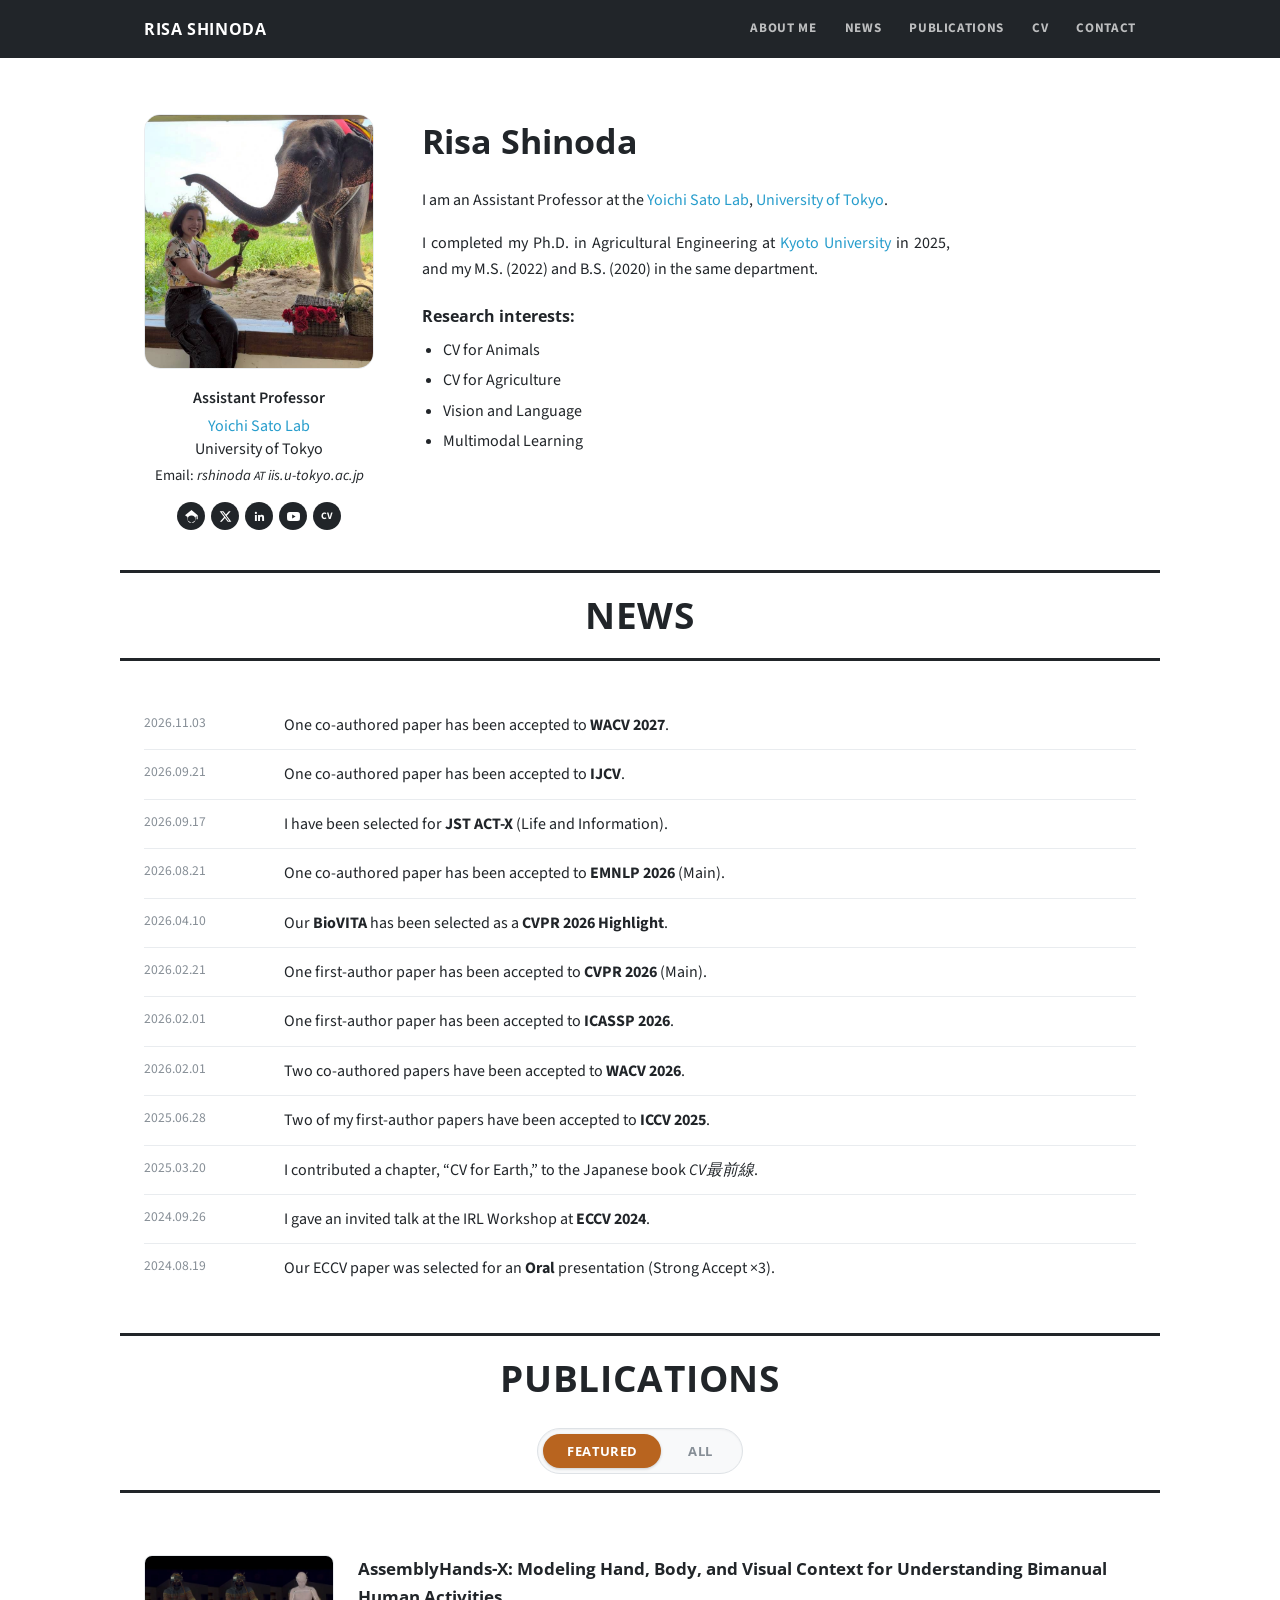
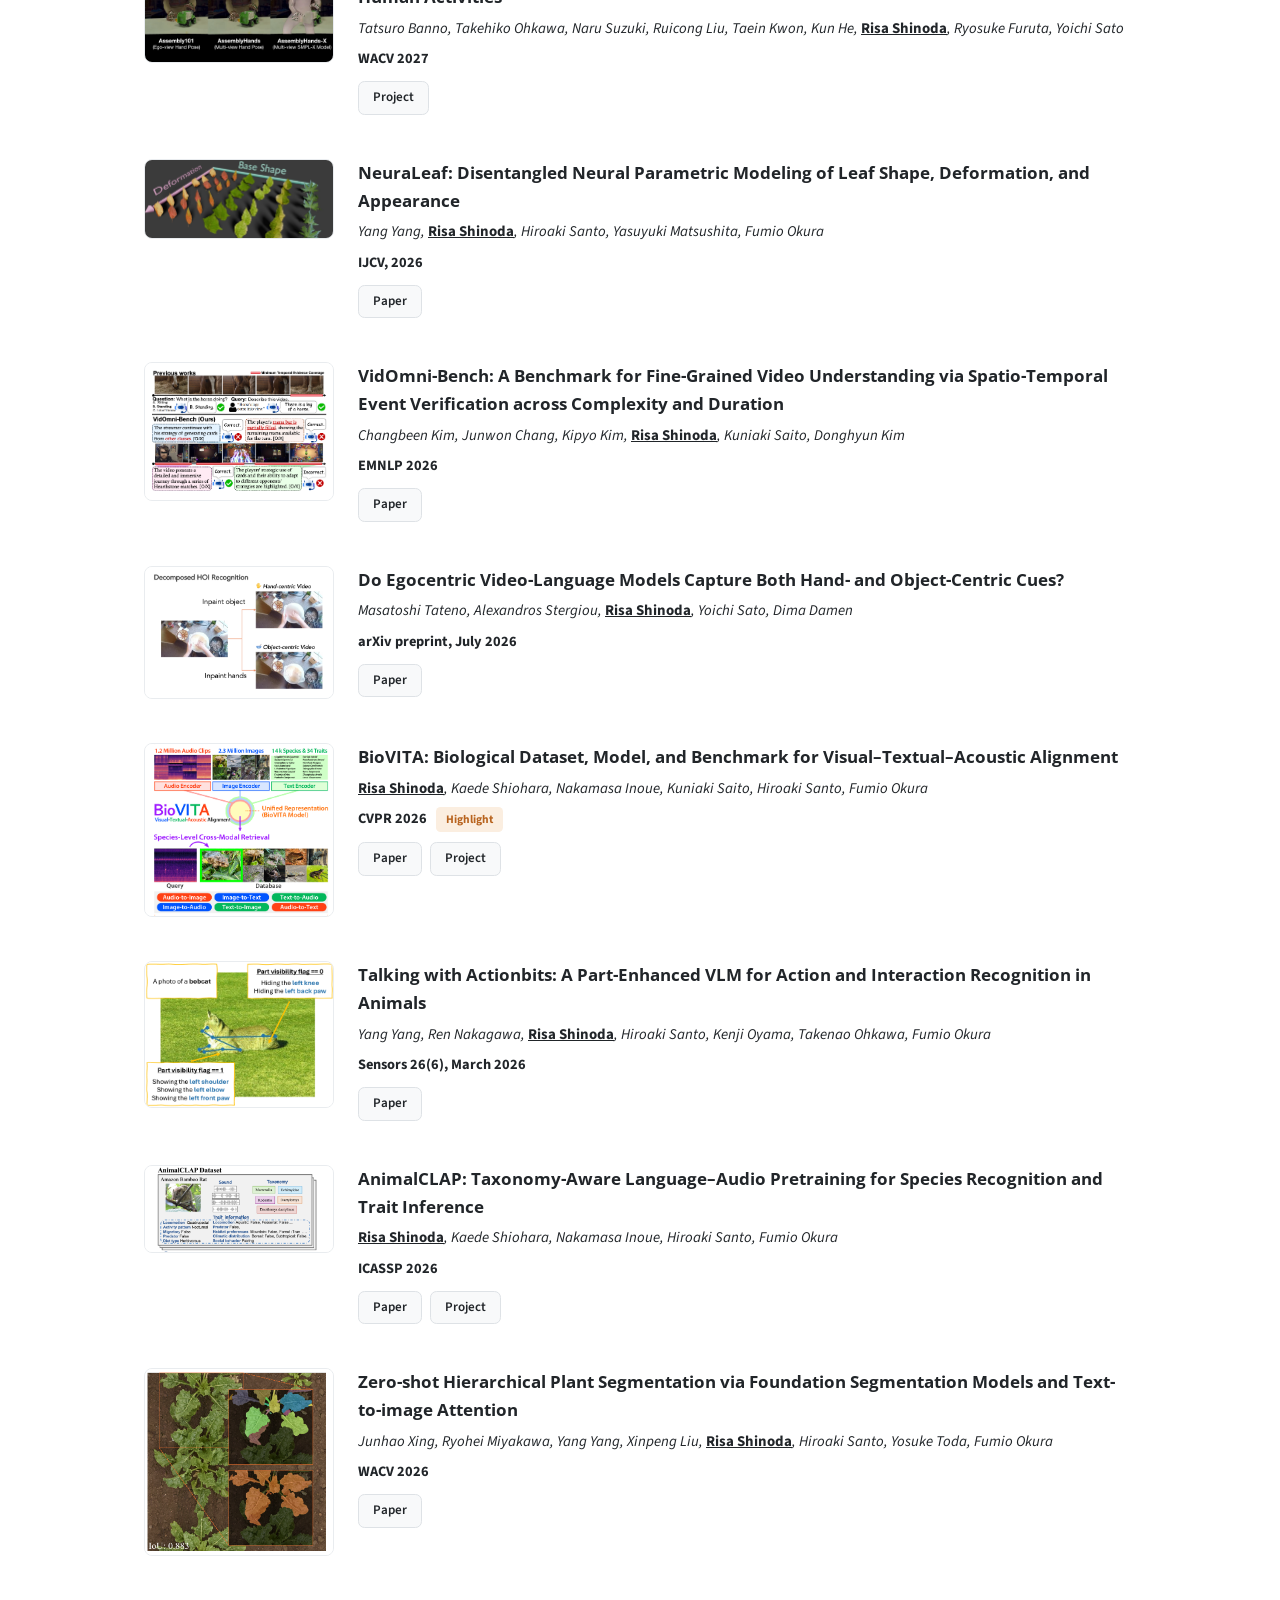
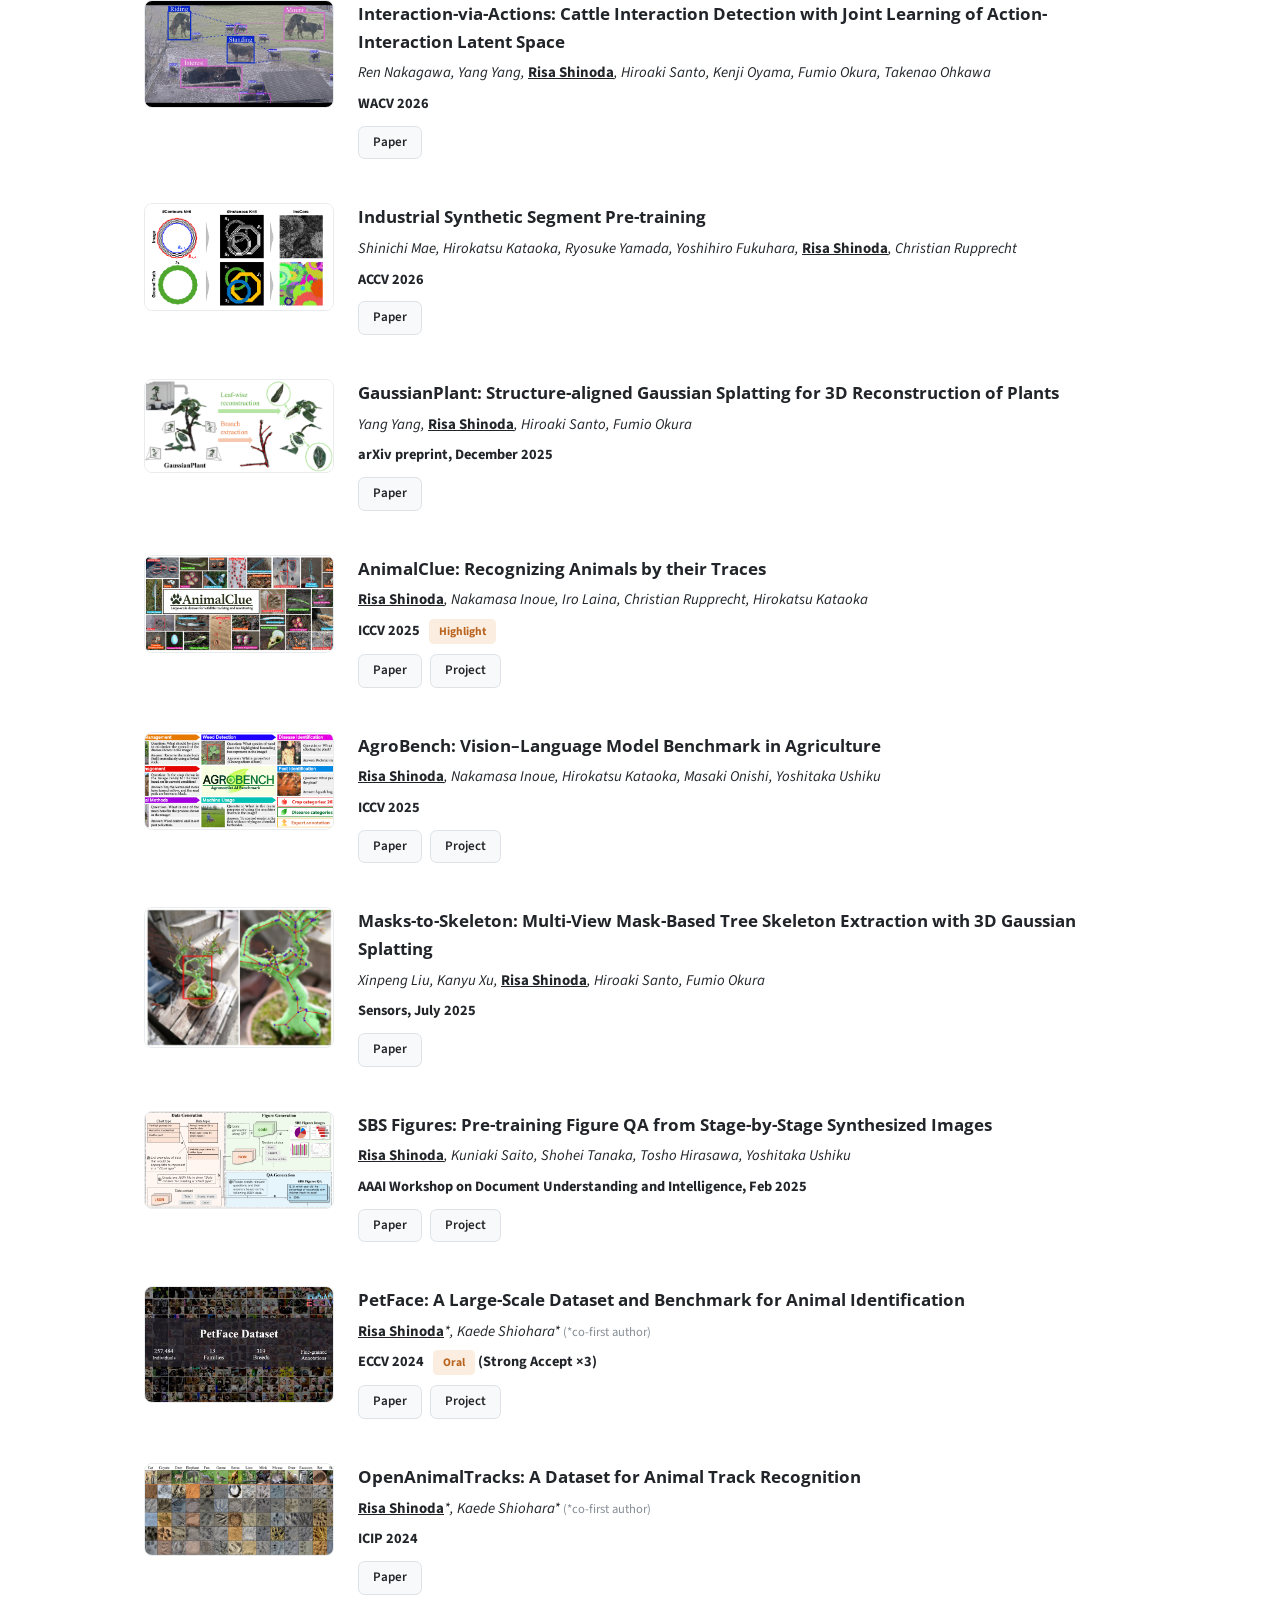
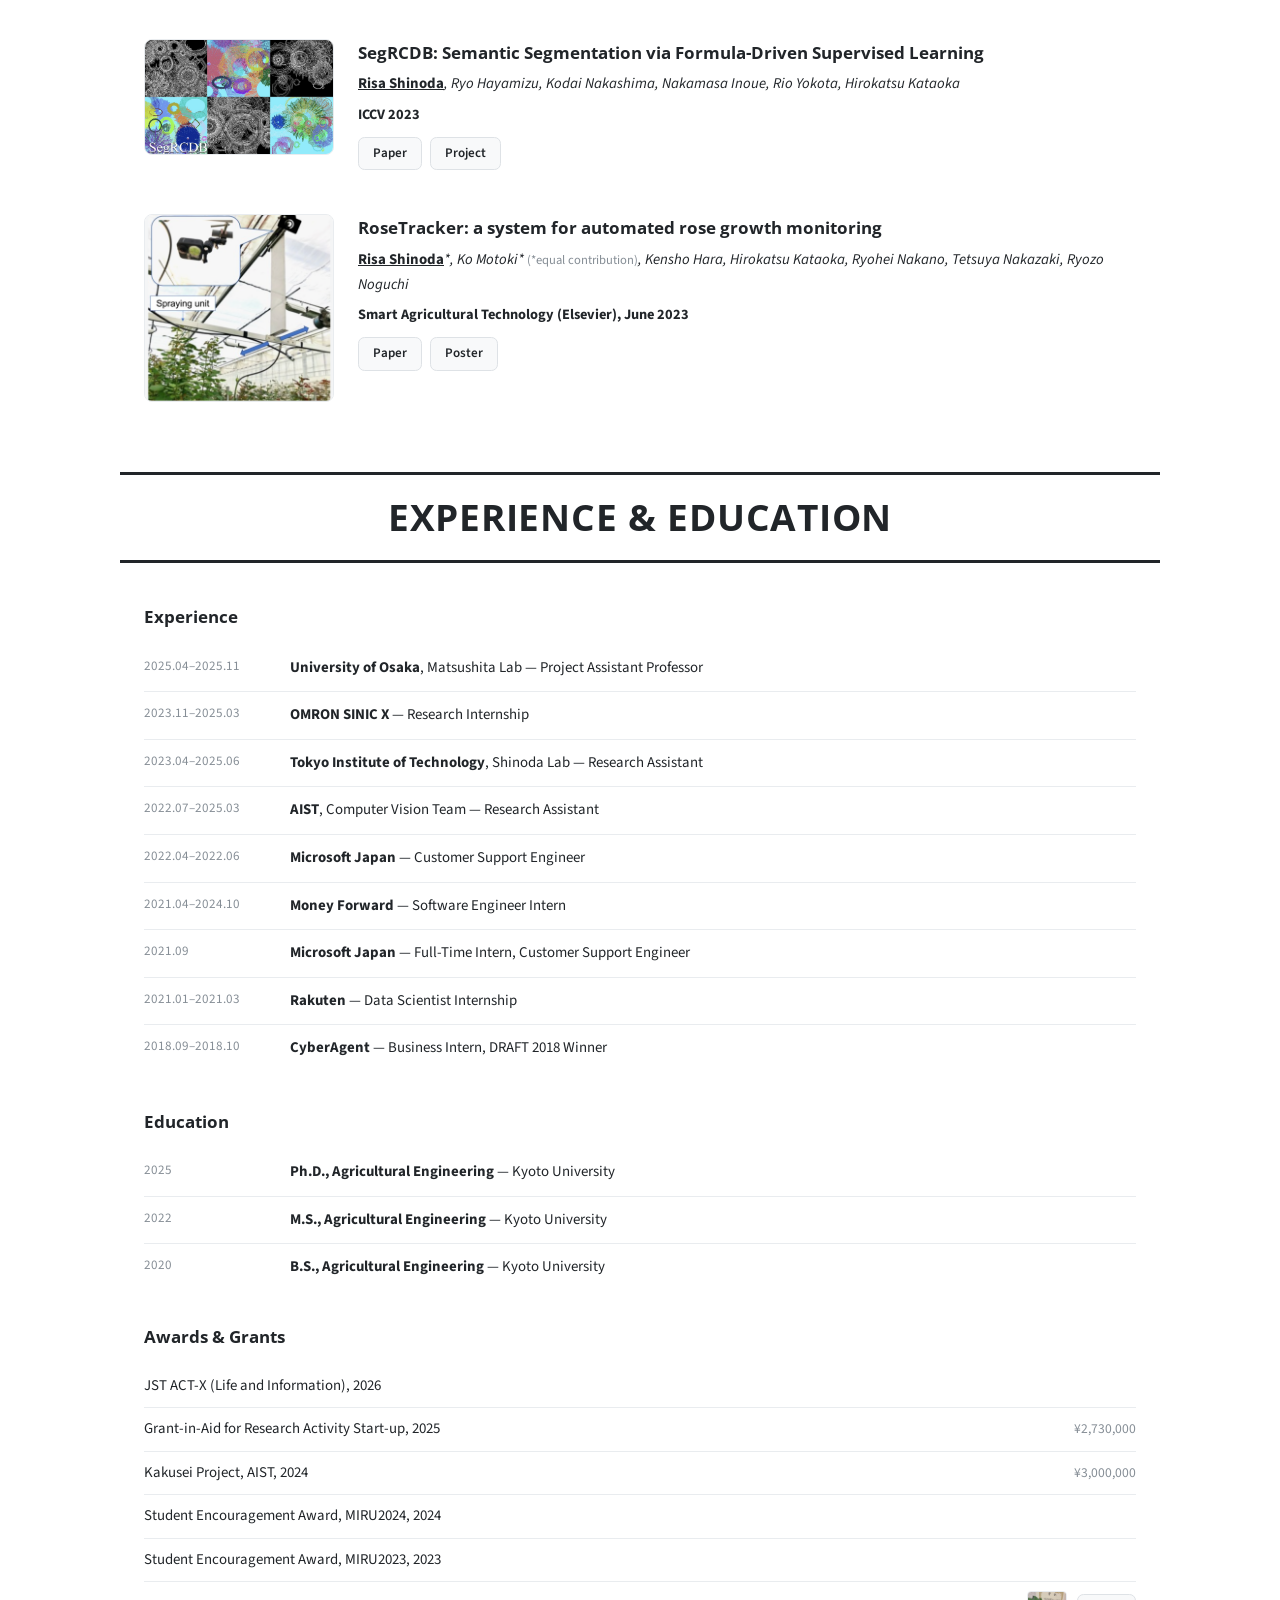
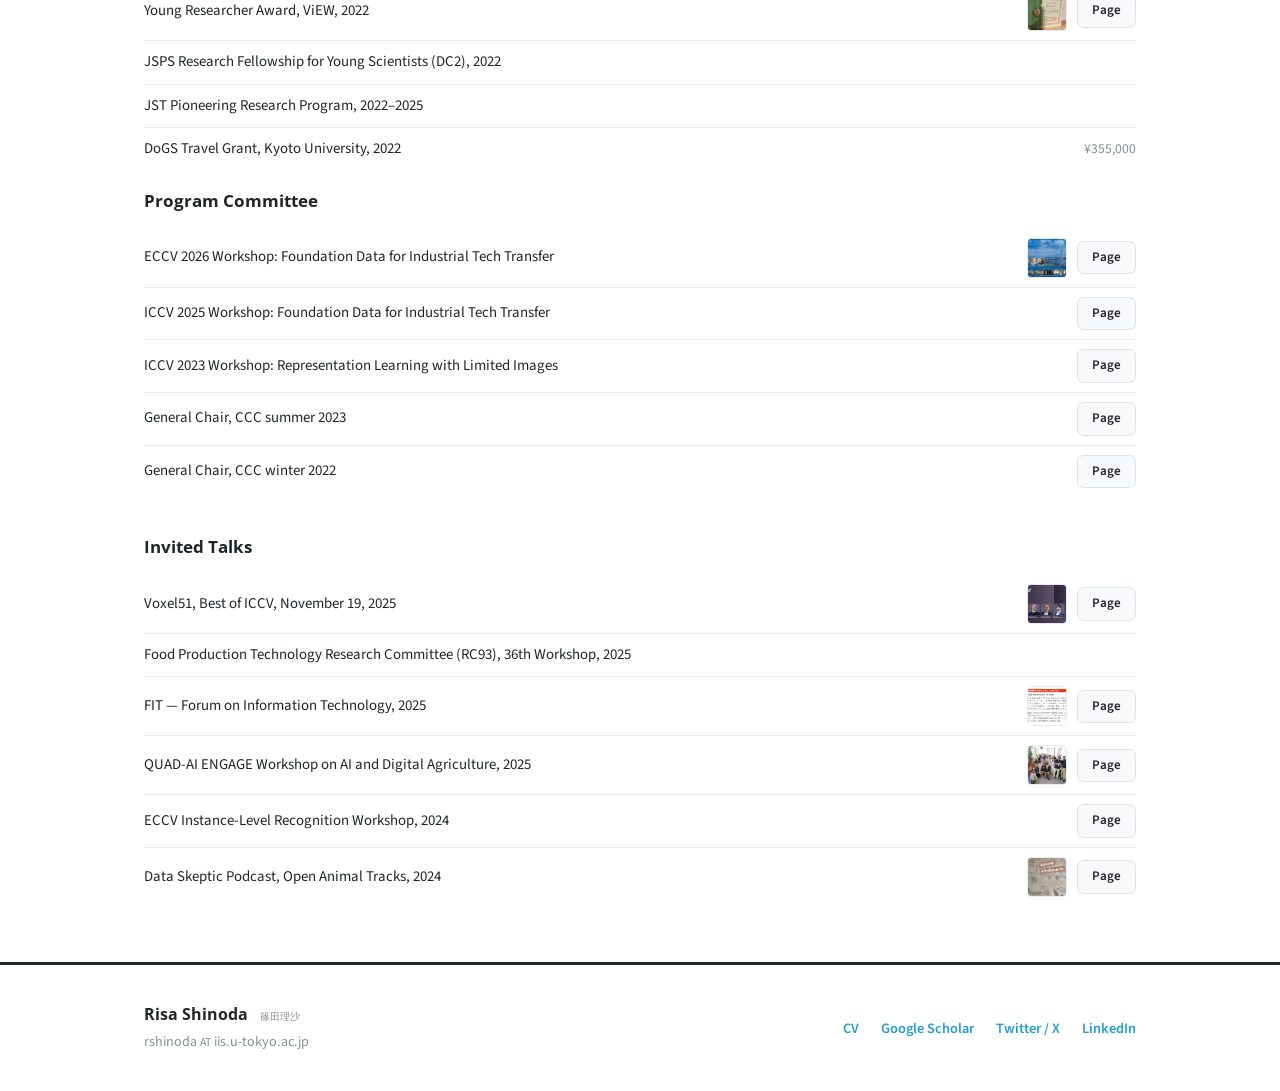
==== commit be5d89c6: "Add awards Co-Authored-By: Claude Sonnet 5 <noreply@anthropic.com>" ====
--- a/index.html
+++ b/index.html
@@ -420,7 +420,7 @@
           <li>Student Encouragement Award, MIRU2023, 2023</li>
           <li>
             <span>Young Researcher Award, ViEW, 2022</span>
-            <div class="talk-right"><img class="talk-thumb" src="img/view-award.jpeg" alt="Risa Shinoda 篠田理沙 — ViEW Young Researcher Award 若手奨励賞"></div>
+            <div class="talk-right"><img class="talk-thumb" src="img/view-award.jpeg" alt="Risa Shinoda 篠田理沙 — ViEW Young Researcher Award 若手奨励賞"><a class="link-btn" href="https://view.tc-iaip.org/view/2022/information/2318.html">Page</a></div>
           </li>
           <li>JSPS Research Fellowship for Young Scientists (DC2), 2022</li>
           <li>JST Pioneering Research Program, 2022&ndash;2025</li>
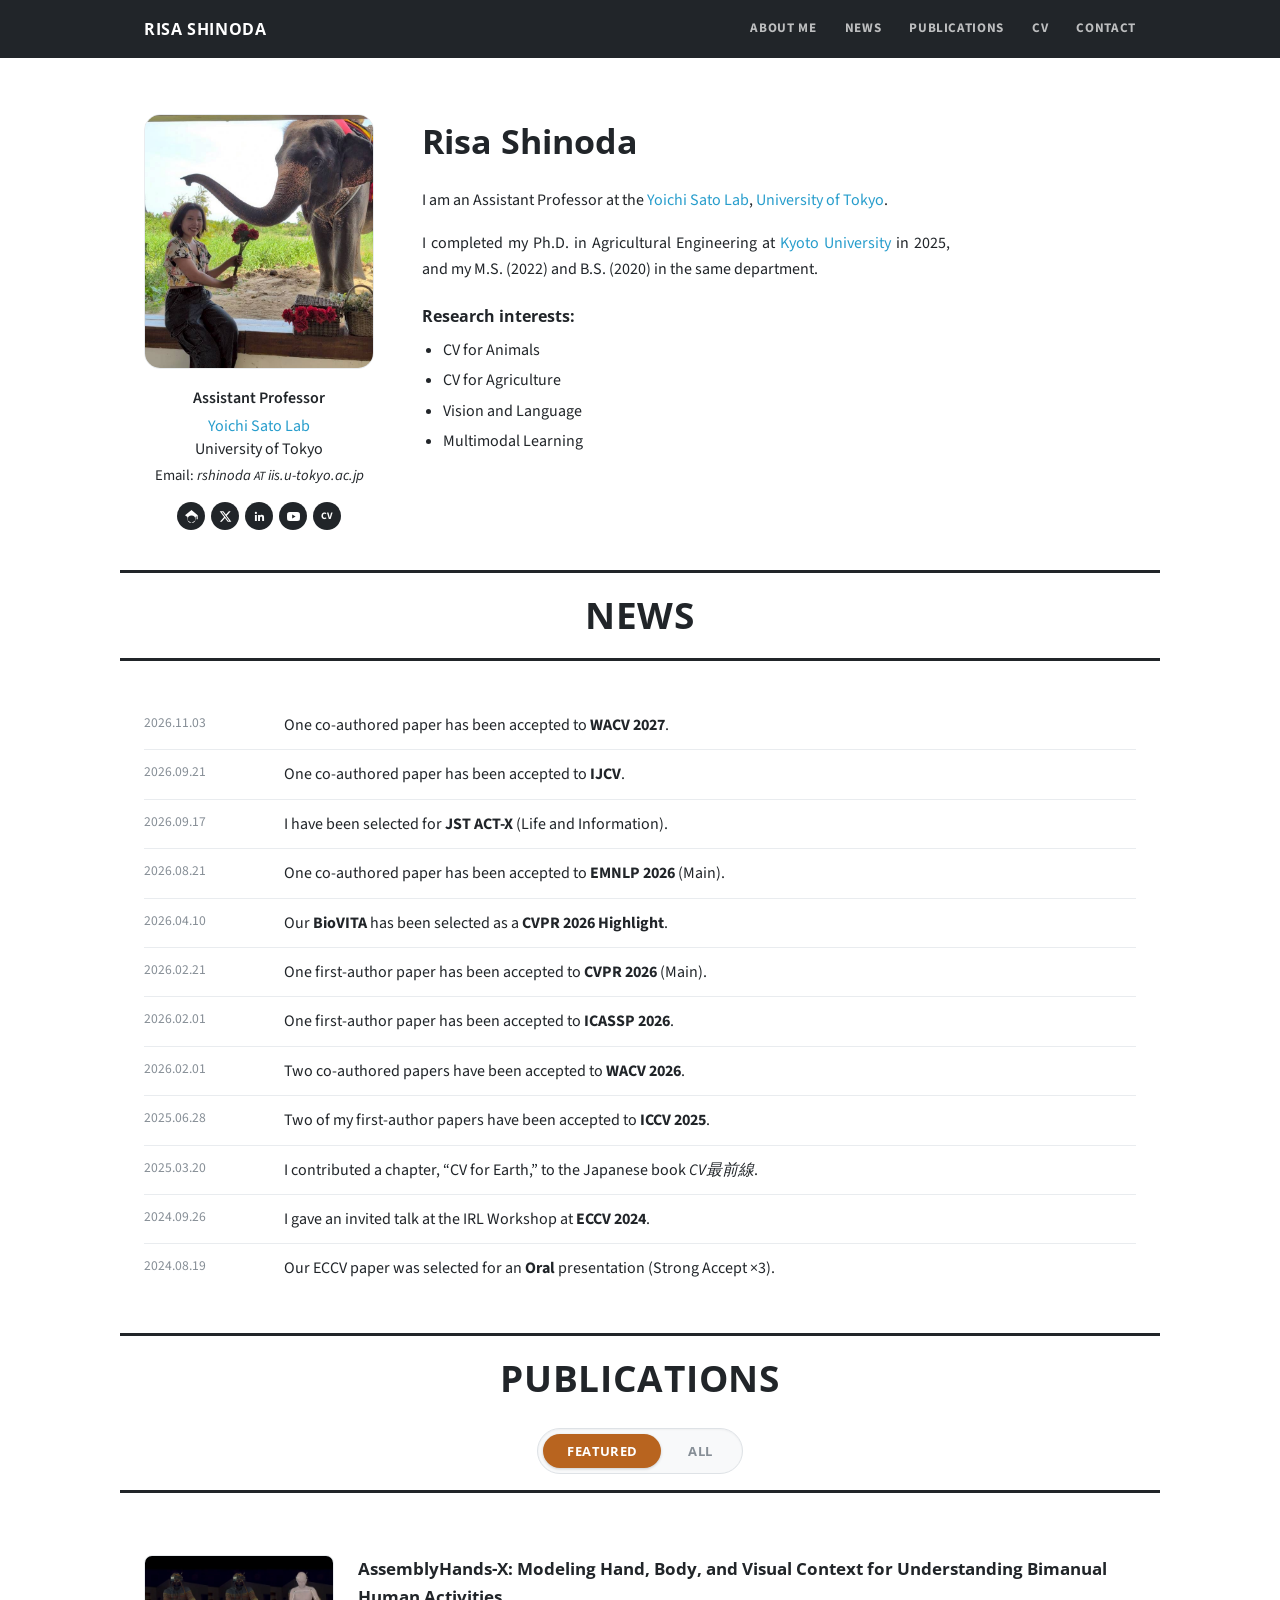
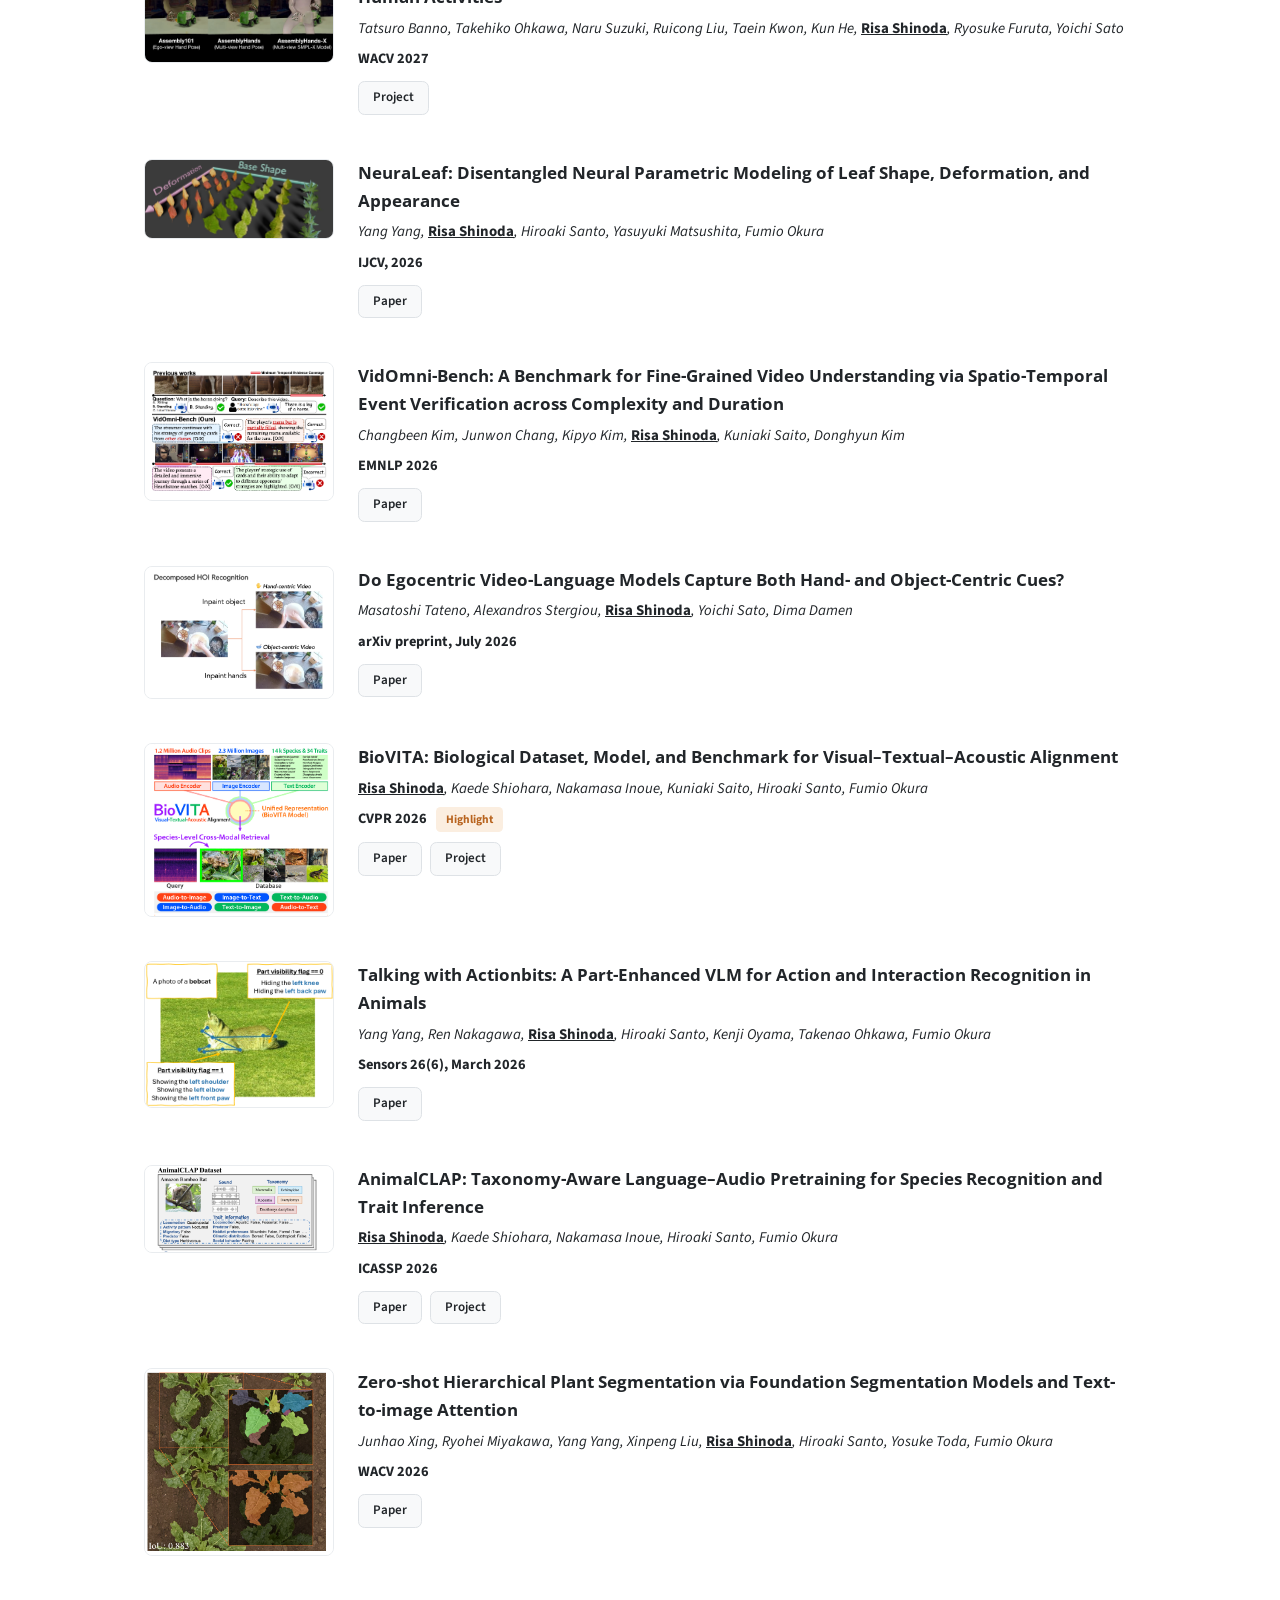
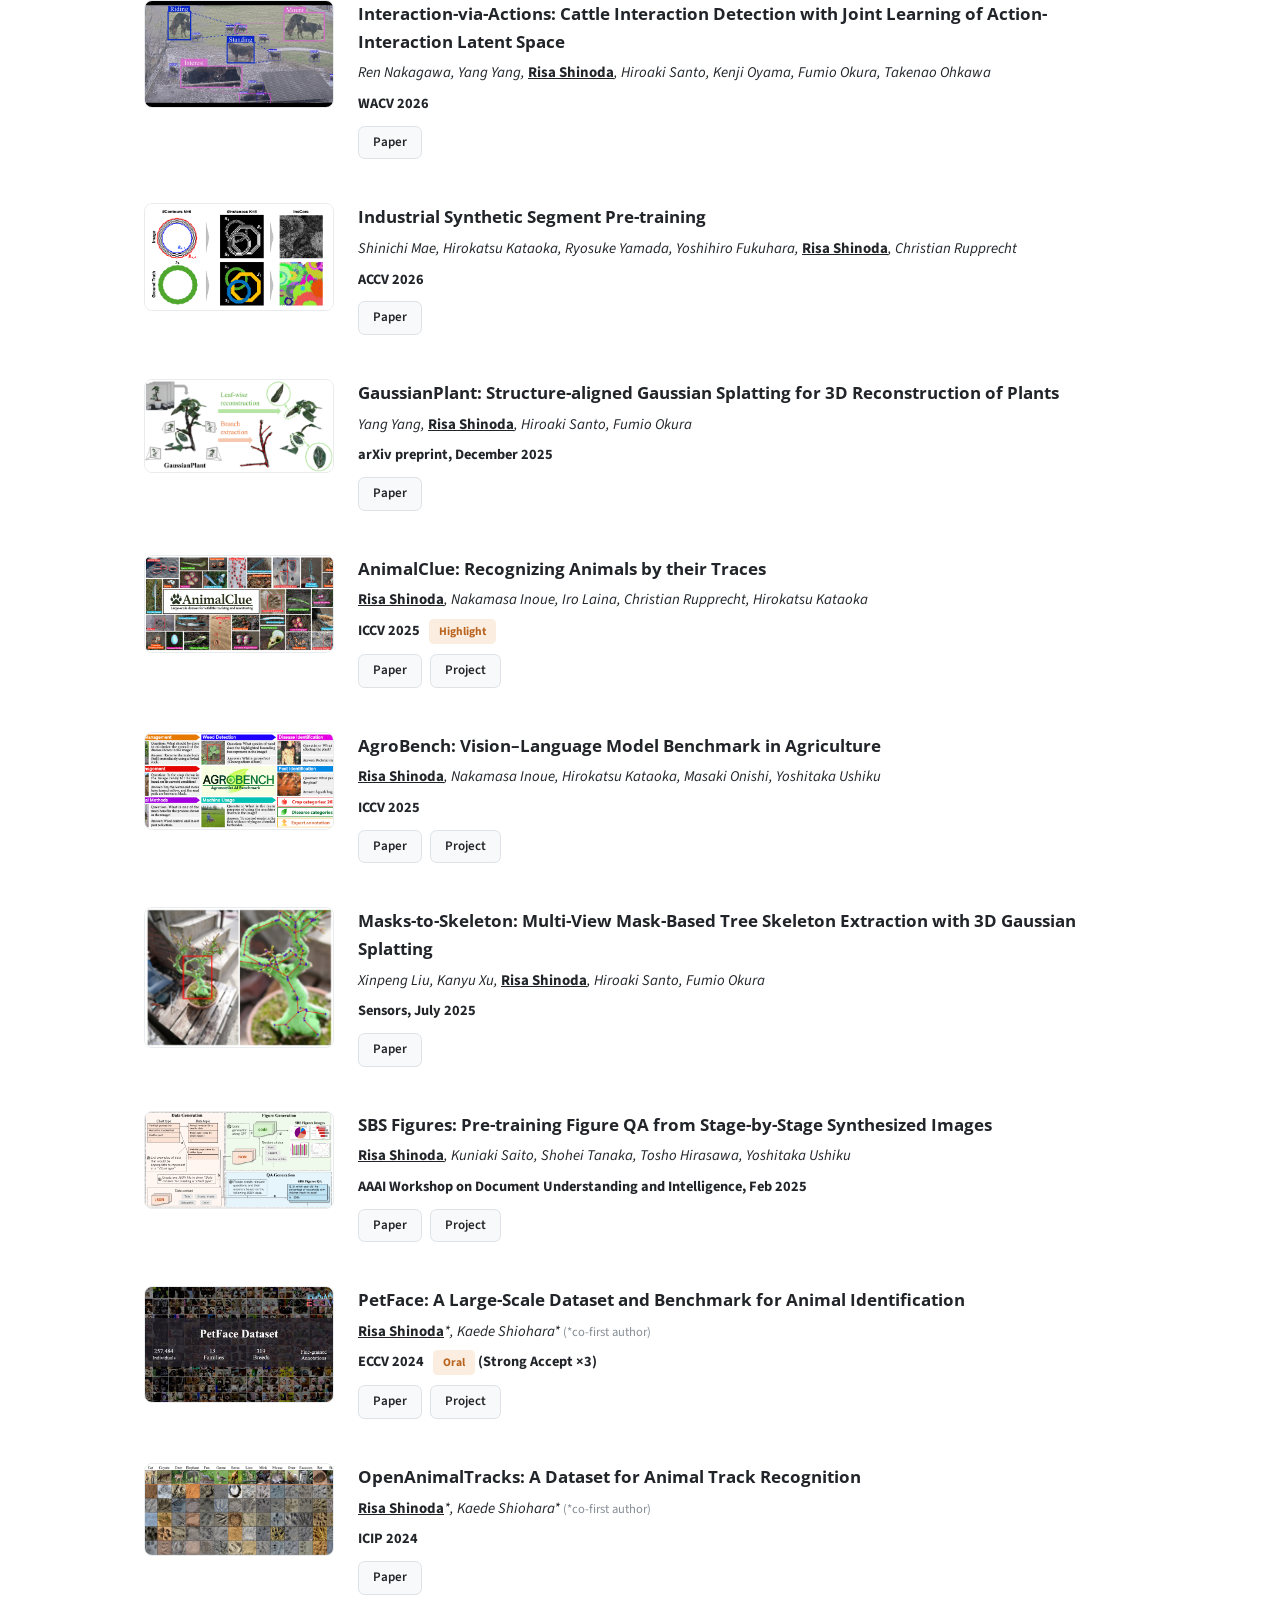
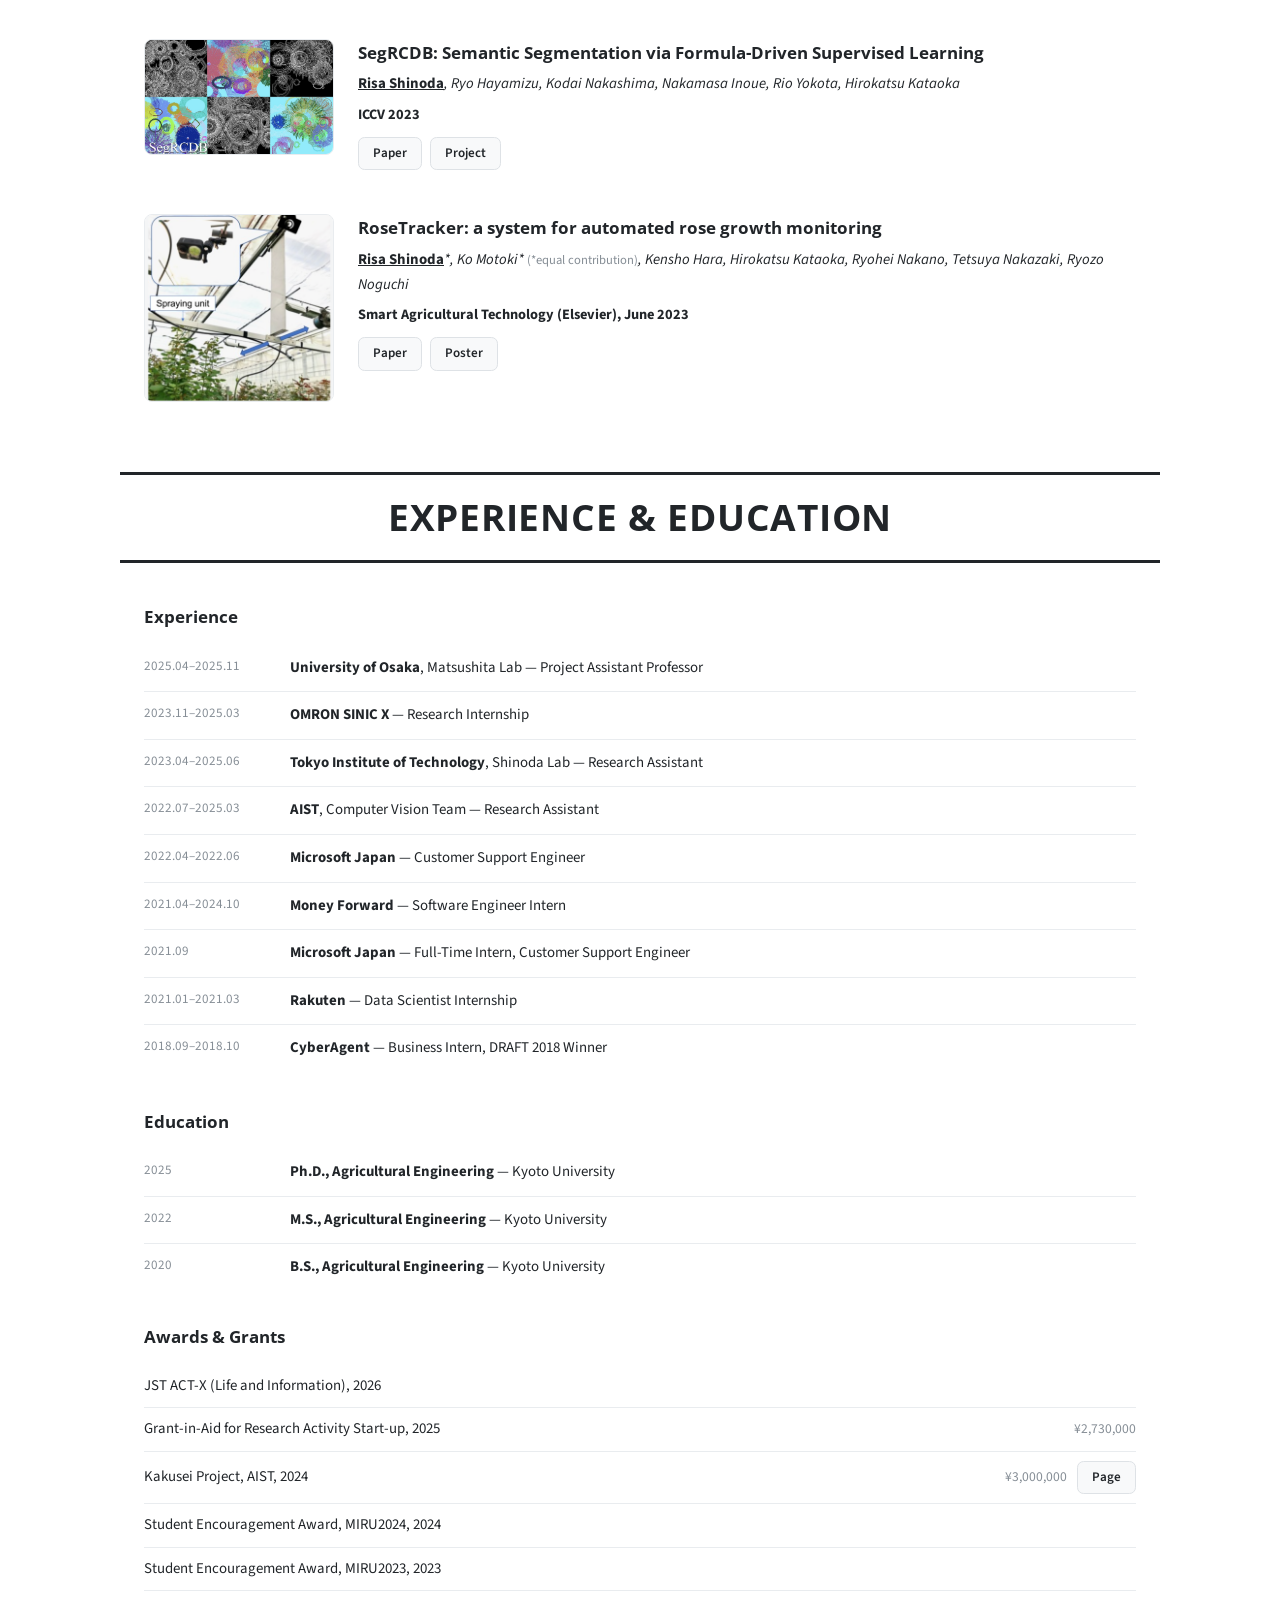
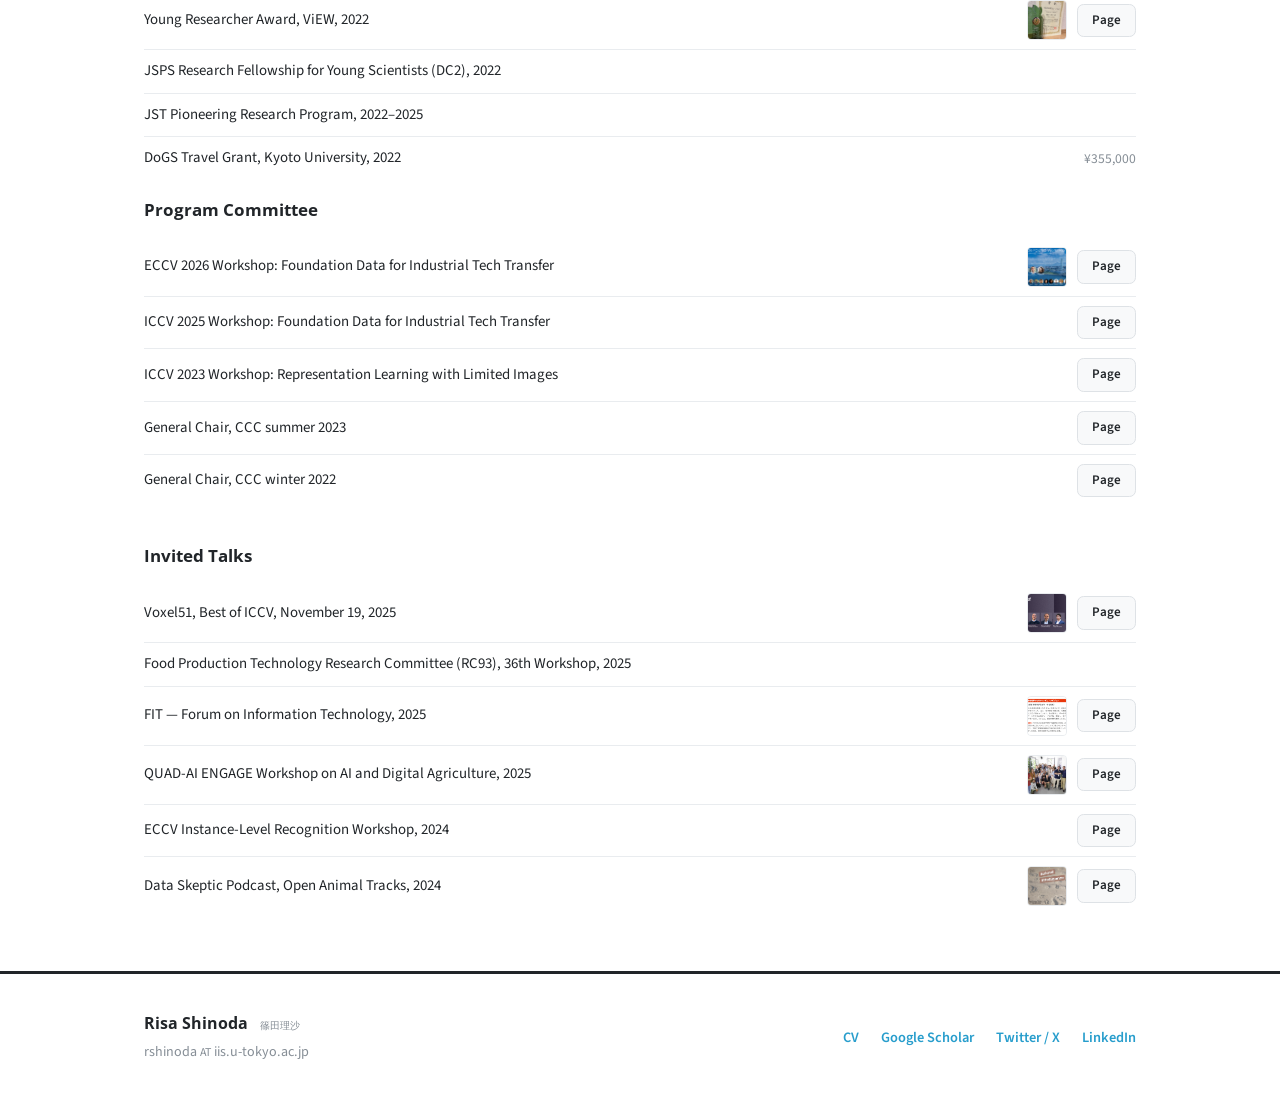
==== commit 6c35c6a4: "Add awards Co-Authored-By: Claude Sonnet 5 <noreply@anthropic.com>" ====
--- a/index.html
+++ b/index.html
@@ -415,7 +415,10 @@
         <ul class="plain-list">
           <li>JST ACT-X (Life and Information), 2026</li>
           <li>Grant-in-Aid for Research Activity Start-up, 2025 <span class="amt">¥2,730,000</span></li>
-          <li>Kakusei Project, AIST, 2024 <span class="amt">¥3,000,000</span></li>
+          <li>
+            <span>Kakusei Project, AIST, 2024</span>
+            <div class="talk-right"><span class="amt">¥3,000,000</span><a class="link-btn" href="https://www.aist.go.jp/aist_j/news/au20240717.html">Page</a></div>
+          </li>
           <li>Student Encouragement Award, MIRU2024, 2024</li>
           <li>Student Encouragement Award, MIRU2023, 2023</li>
           <li>
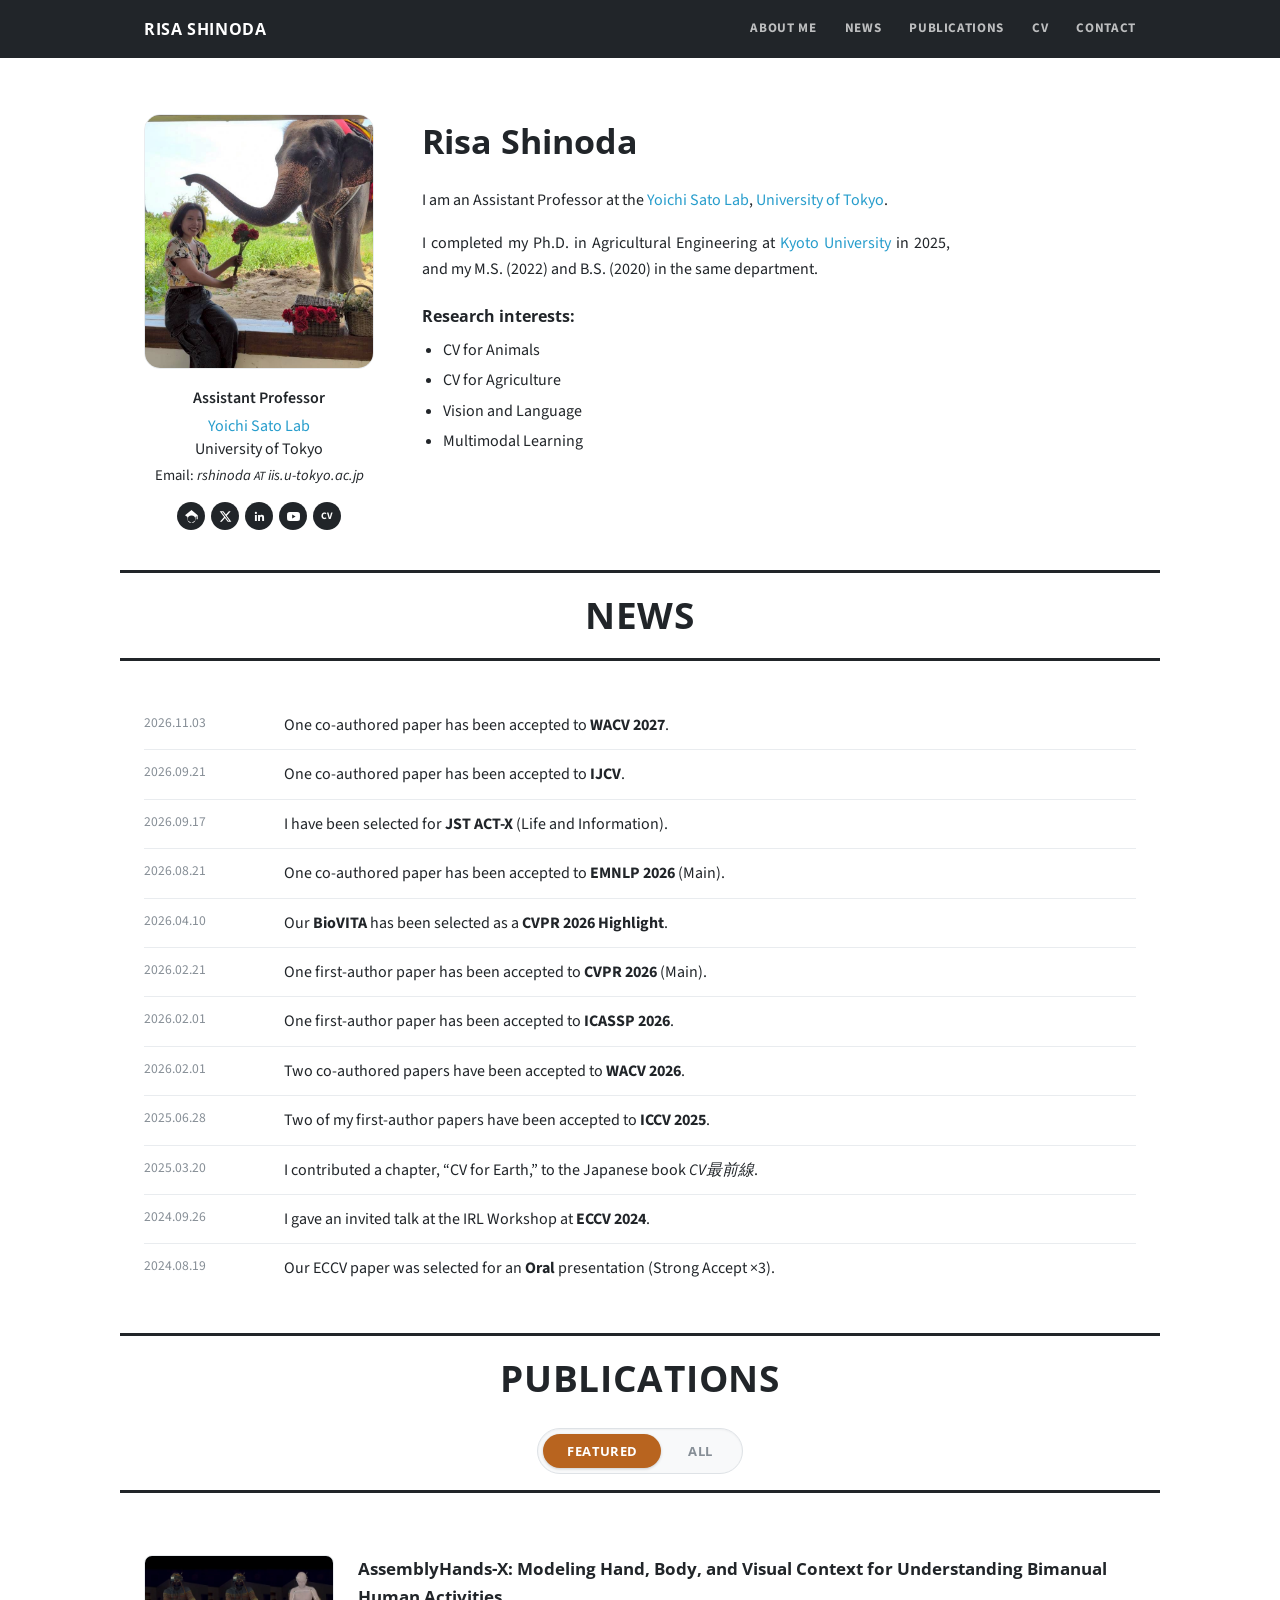
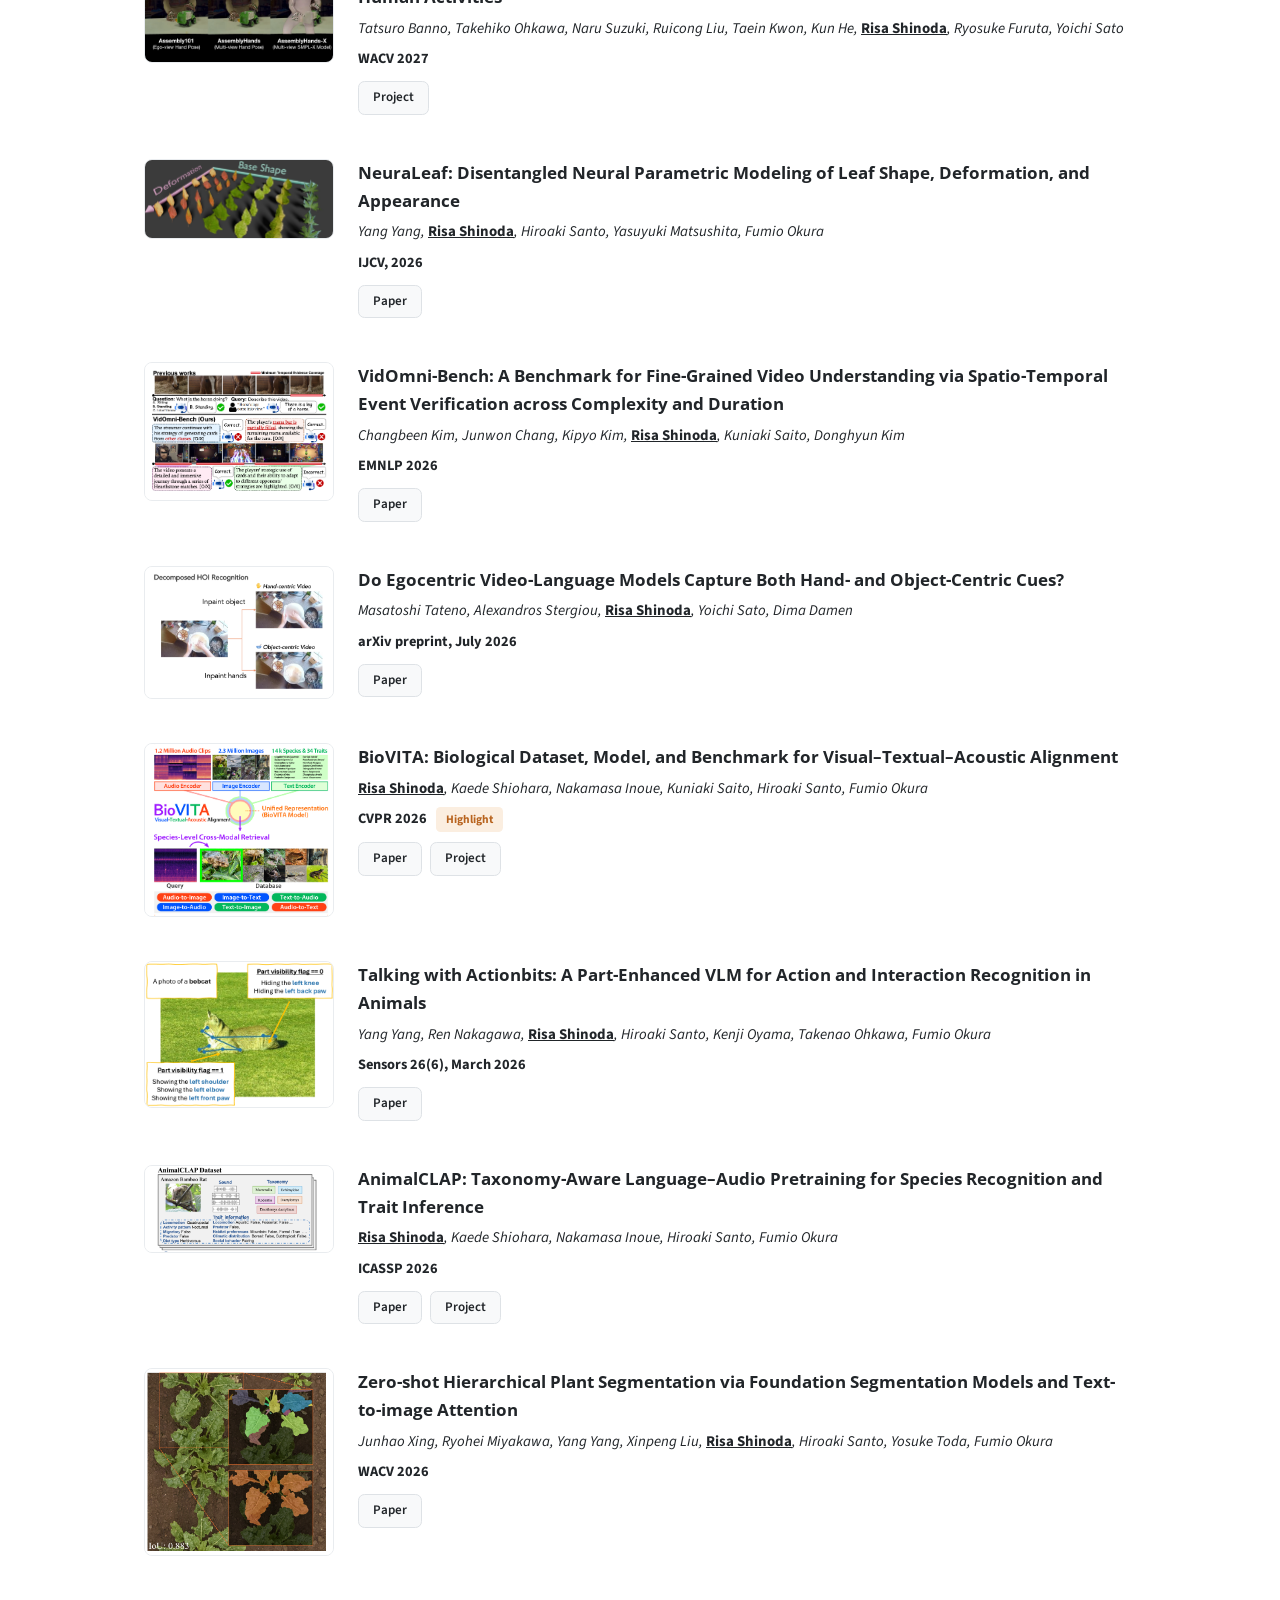
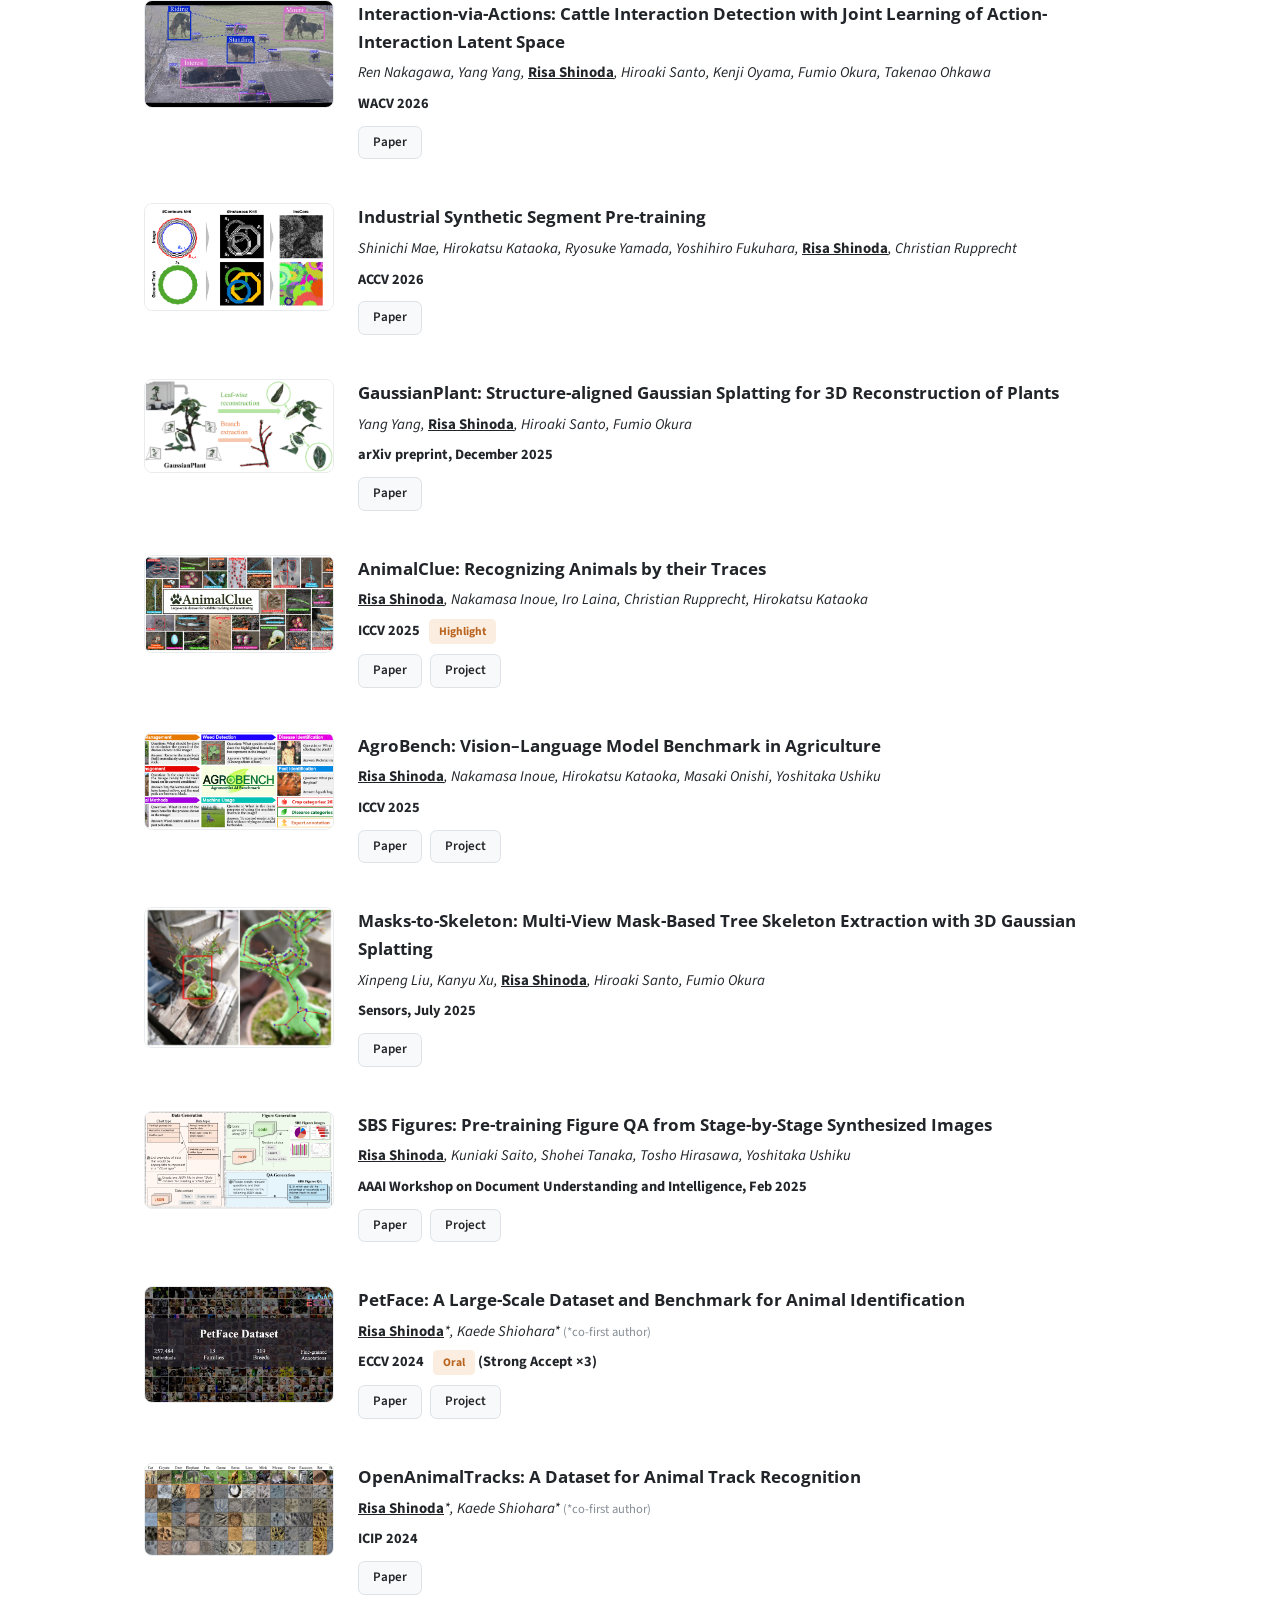
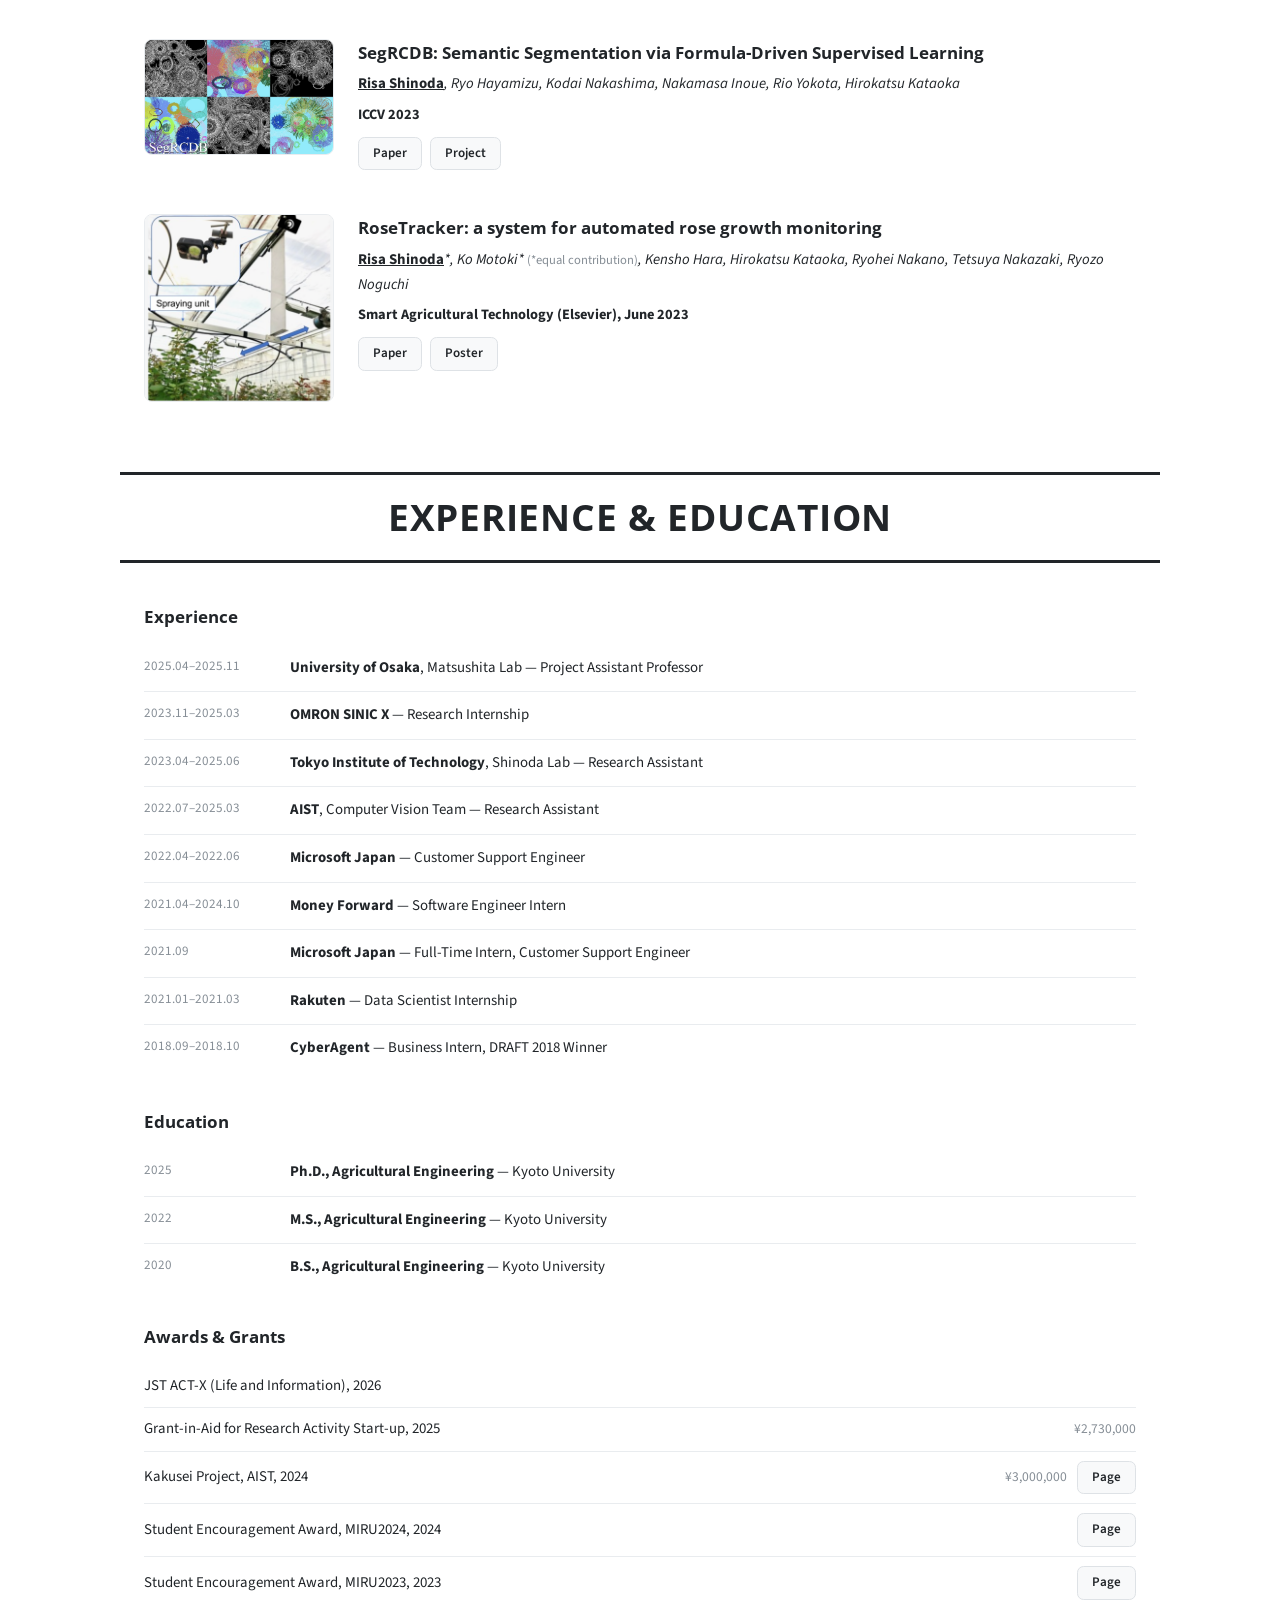
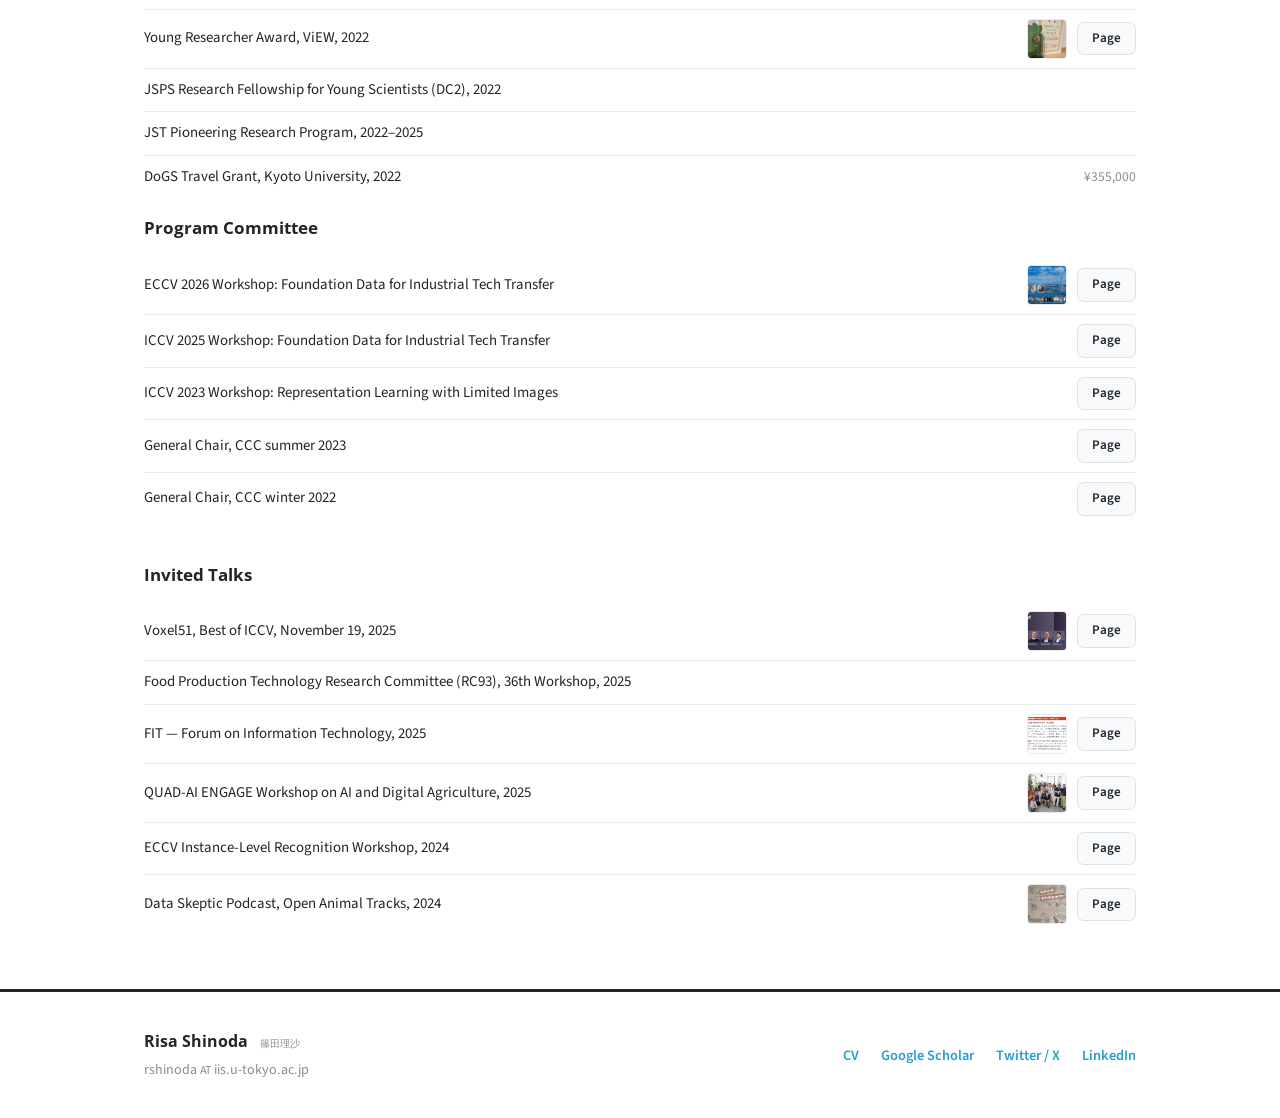
==== commit 95eef7c3: "Add awards Co-Authored-By: Claude Sonnet 5 <noreply@anthropic.com>" ====
--- a/index.html
+++ b/index.html
@@ -419,8 +419,8 @@
             <span>Kakusei Project, AIST, 2024</span>
             <div class="talk-right"><span class="amt">¥3,000,000</span><a class="link-btn" href="https://www.aist.go.jp/aist_j/news/au20240717.html">Page</a></div>
           </li>
-          <li>Student Encouragement Award, MIRU2024, 2024</li>
-          <li>Student Encouragement Award, MIRU2023, 2023</li>
+          <li>Student Encouragement Award, MIRU2024, 2024 <a class="link-btn" href="https://miru-committee.github.io/miru2024/author/award/">Page</a></li>
+          <li>Student Encouragement Award, MIRU2023, 2023 <a class="link-btn" href="https://cvim.ipsj.or.jp/MIRU2023/award/">Page</a></li>
           <li>
             <span>Young Researcher Award, ViEW, 2022</span>
             <div class="talk-right"><img class="talk-thumb" src="img/view-award.jpeg" alt="Risa Shinoda 篠田理沙 — ViEW Young Researcher Award 若手奨励賞"><a class="link-btn" href="https://view.tc-iaip.org/view/2022/information/2318.html">Page</a></div>
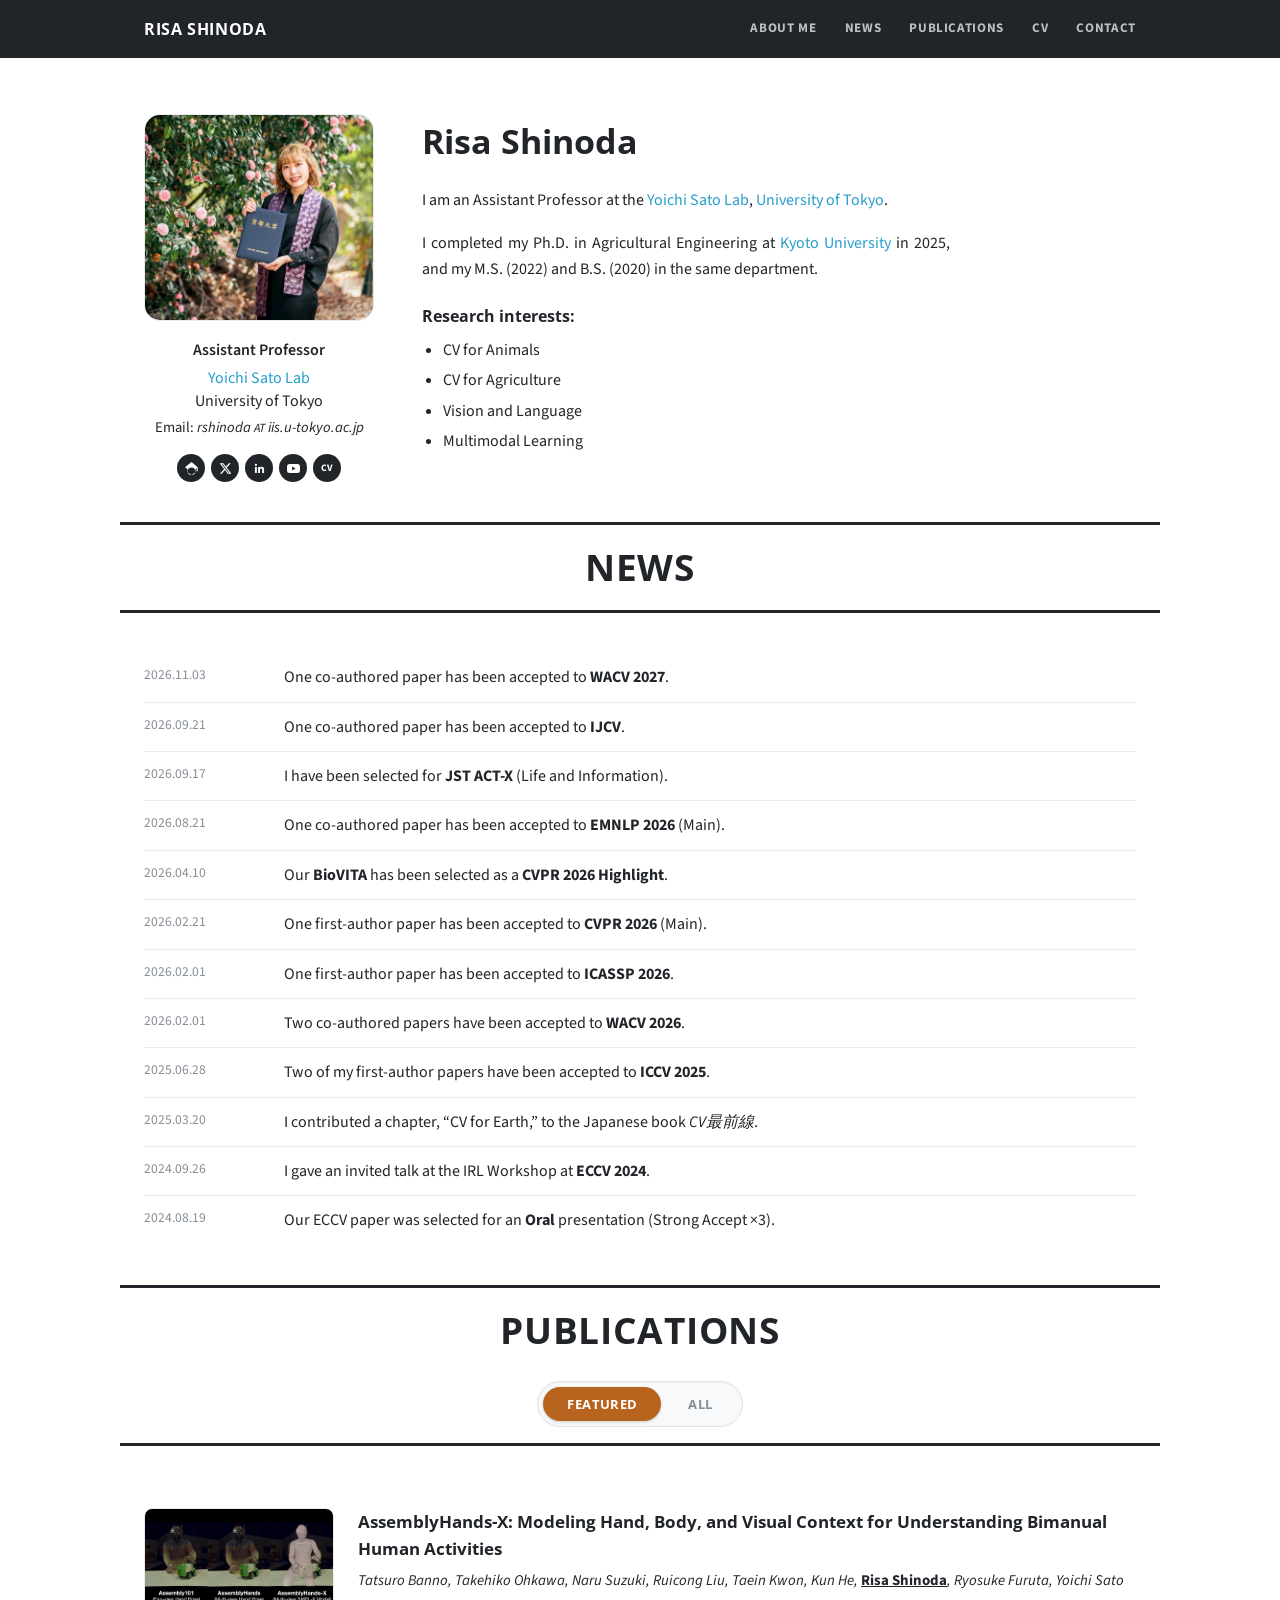
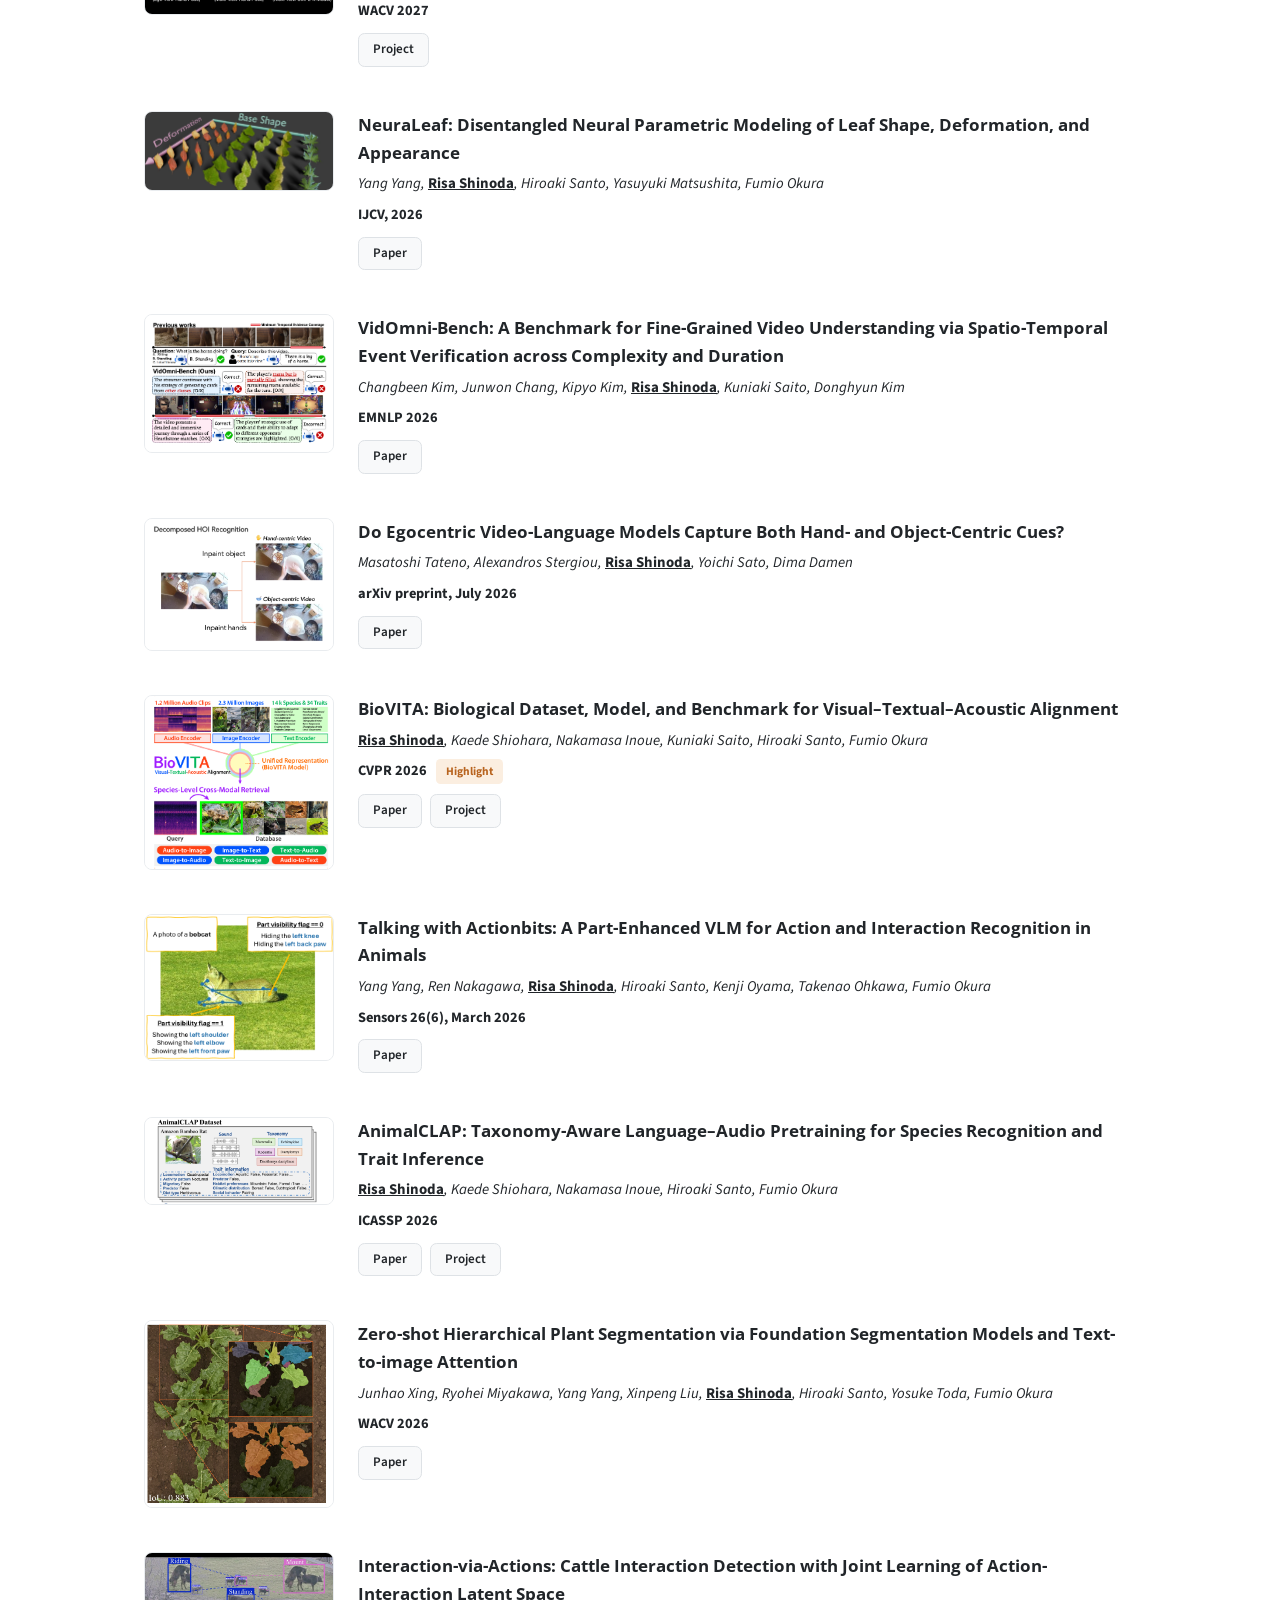
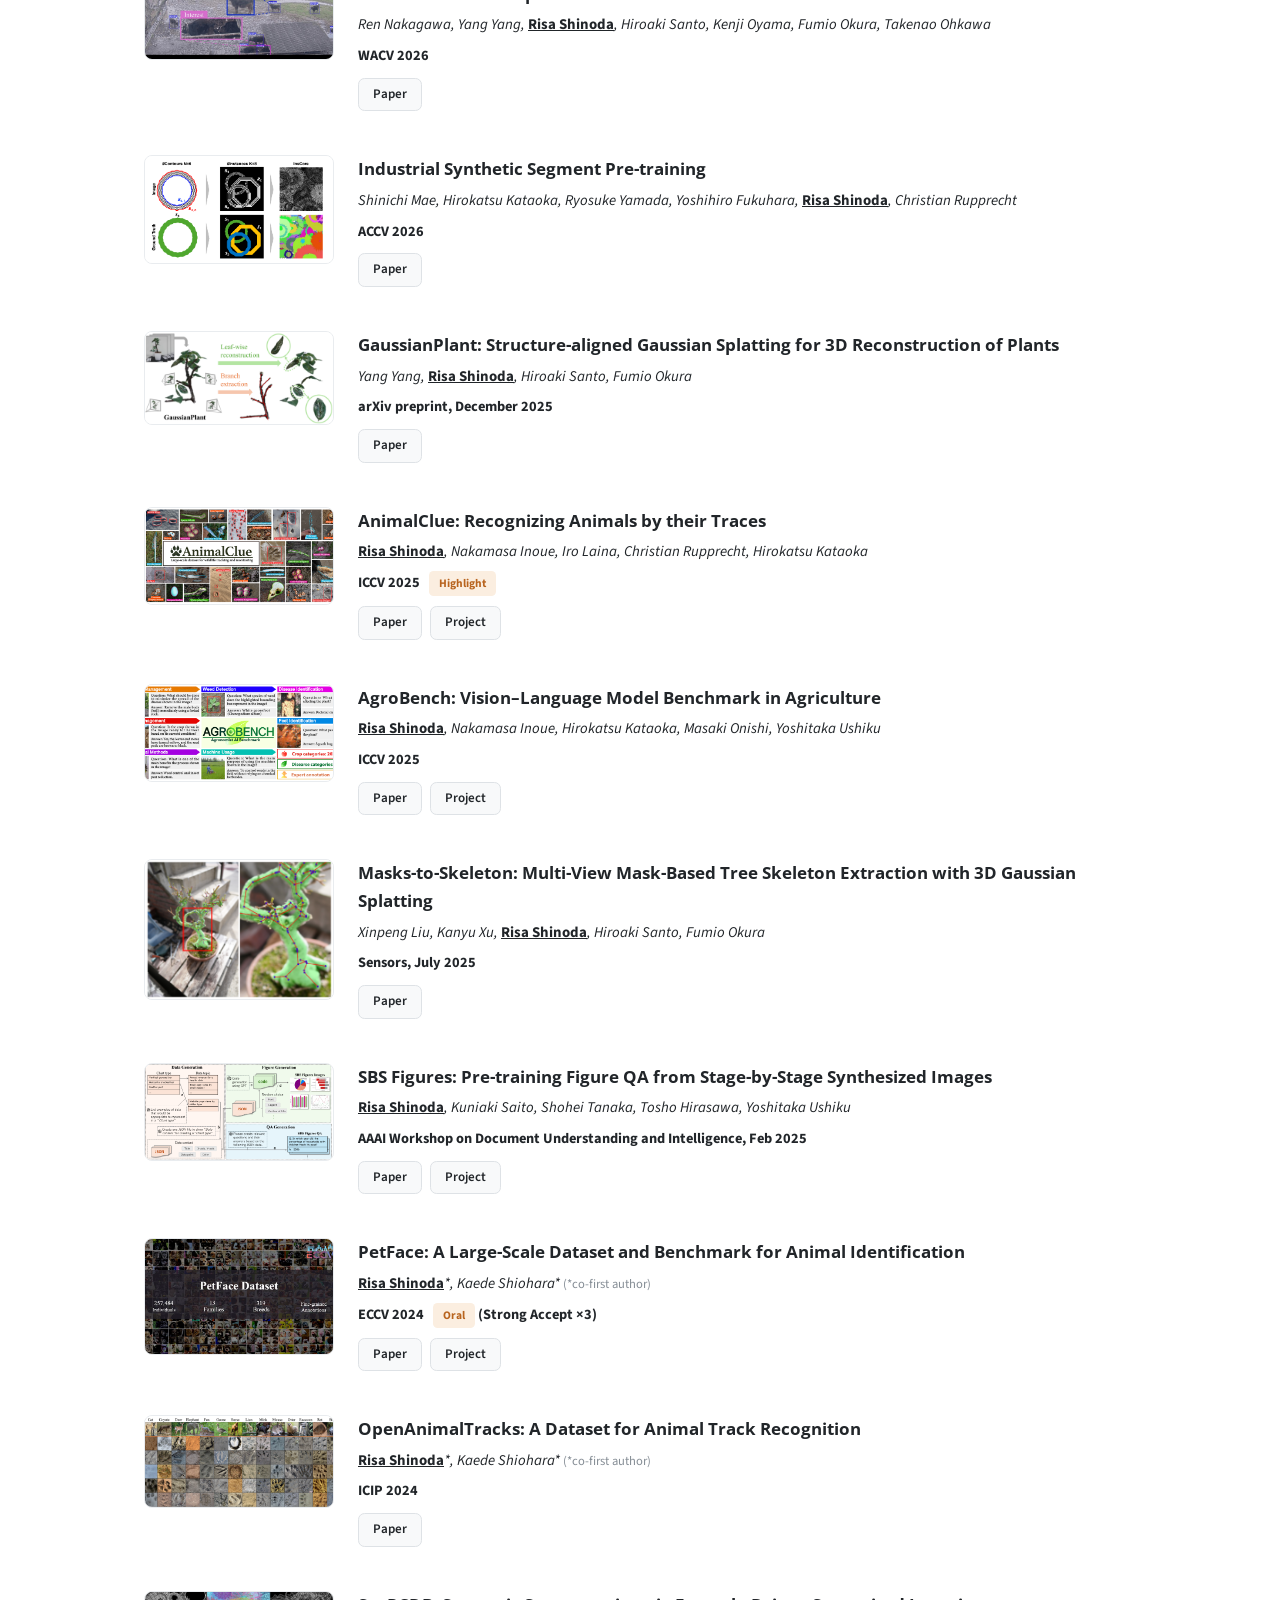
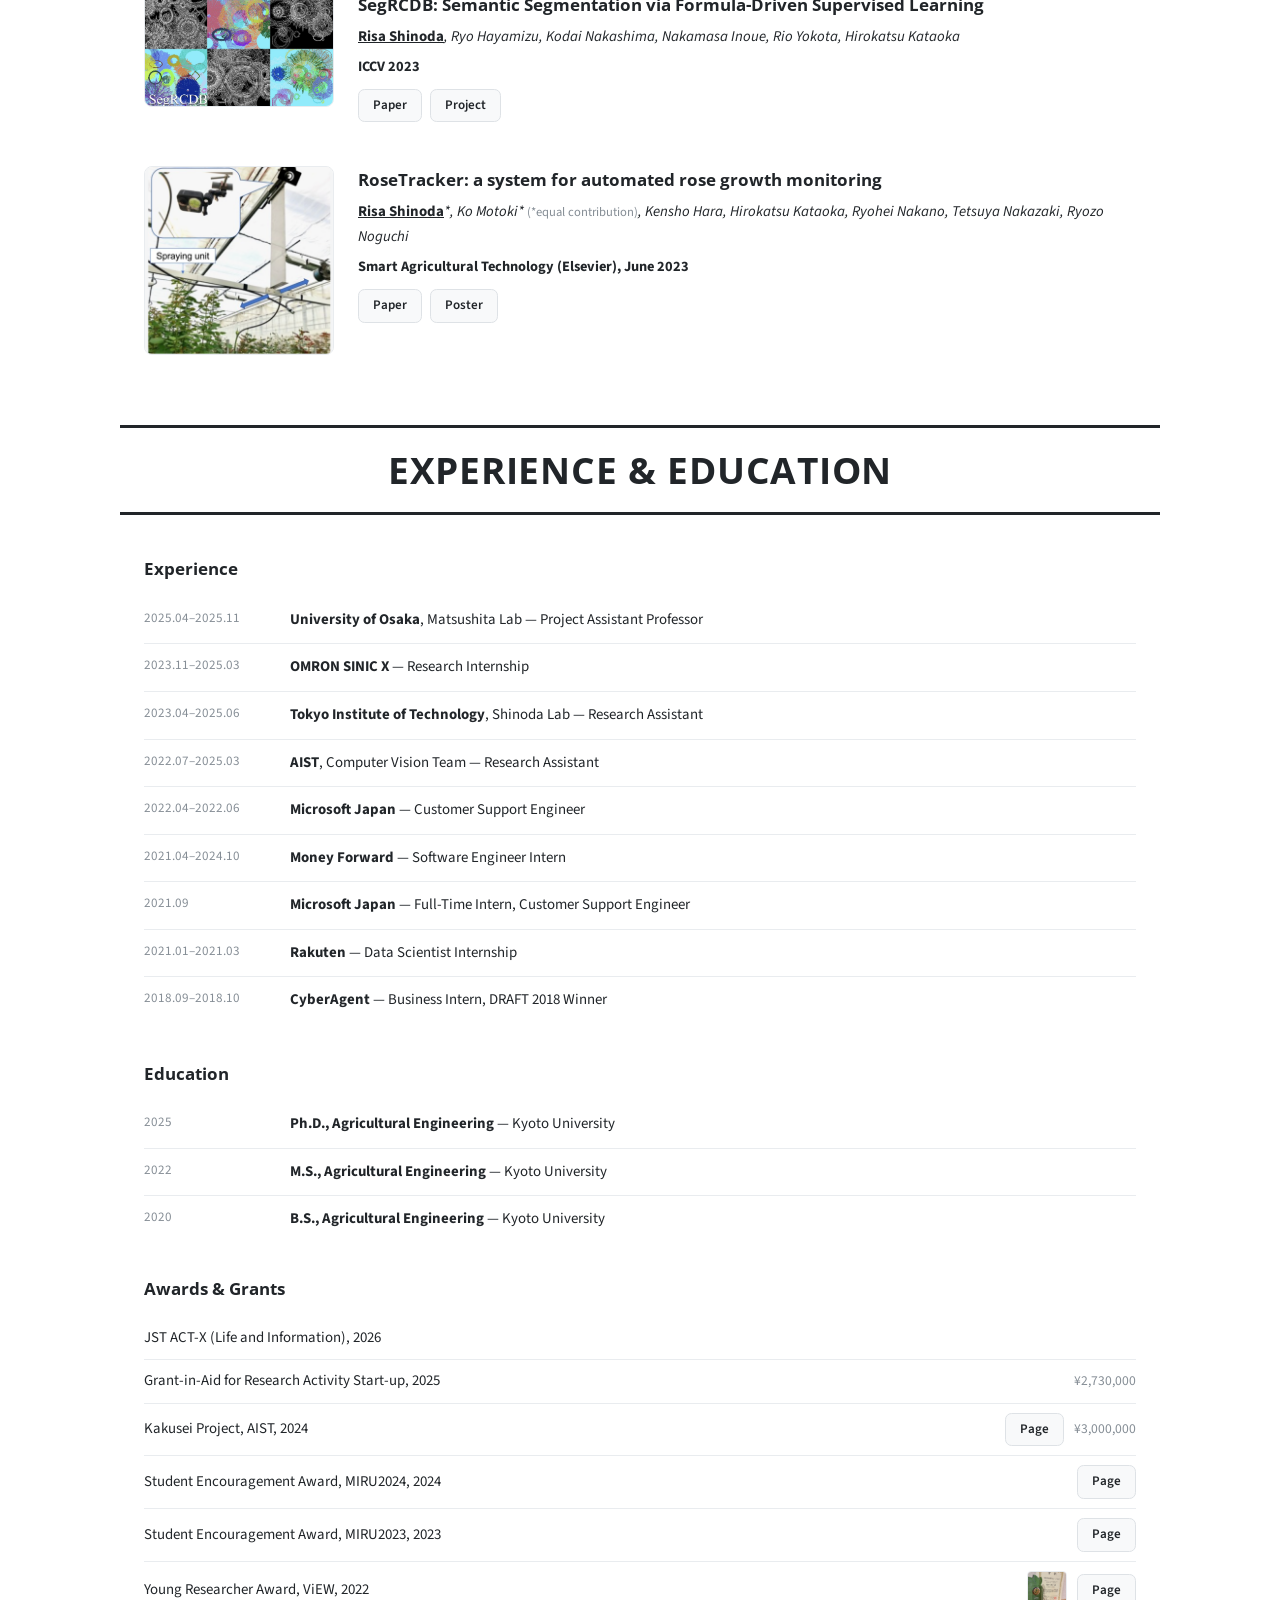
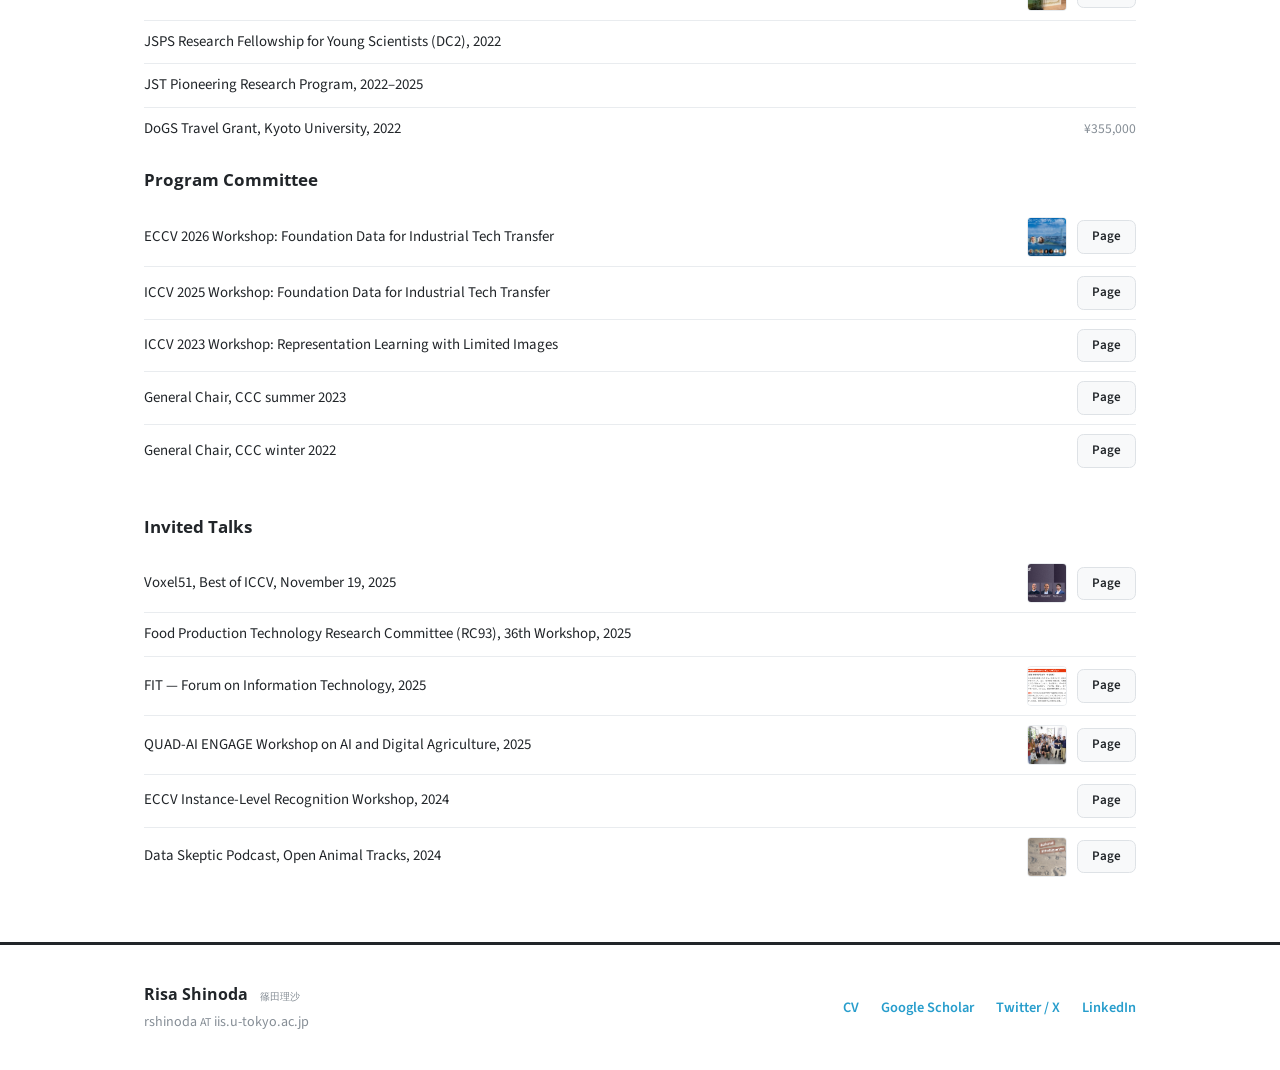
==== commit 336e86e3: "Change main page Co-Authored-By: Claude Sonnet 5 <noreply@anthropic.com>" ====
--- a/index.html
+++ b/index.html
@@ -417,7 +417,7 @@
           <li>Grant-in-Aid for Research Activity Start-up, 2025 <span class="amt">¥2,730,000</span></li>
           <li>
             <span>Kakusei Project, AIST, 2024</span>
-            <div class="talk-right"><span class="amt">¥3,000,000</span><a class="link-btn" href="https://www.aist.go.jp/aist_j/news/au20240717.html">Page</a></div>
+            <div class="talk-right"><a class="link-btn" href="https://www.aist.go.jp/aist_j/news/au20240717.html">Page</a><span class="amt">¥3,000,000</span></div>
           </li>
           <li>Student Encouragement Award, MIRU2024, 2024 <a class="link-btn" href="https://miru-committee.github.io/miru2024/author/award/">Page</a></li>
           <li>Student Encouragement Award, MIRU2023, 2023 <a class="link-btn" href="https://cvim.ipsj.or.jp/MIRU2023/award/">Page</a></li>
--- a/css/style.css
+++ b/css/style.css
@@ -145,7 +145,7 @@
 .avatar {
   position: relative;
   width: 100%;
-  aspect-ratio: 720 / 798;
+  aspect-ratio: 3 / 2.7;
   border-radius: 1em;
   overflow: hidden;
   background: var(--btn-bg);
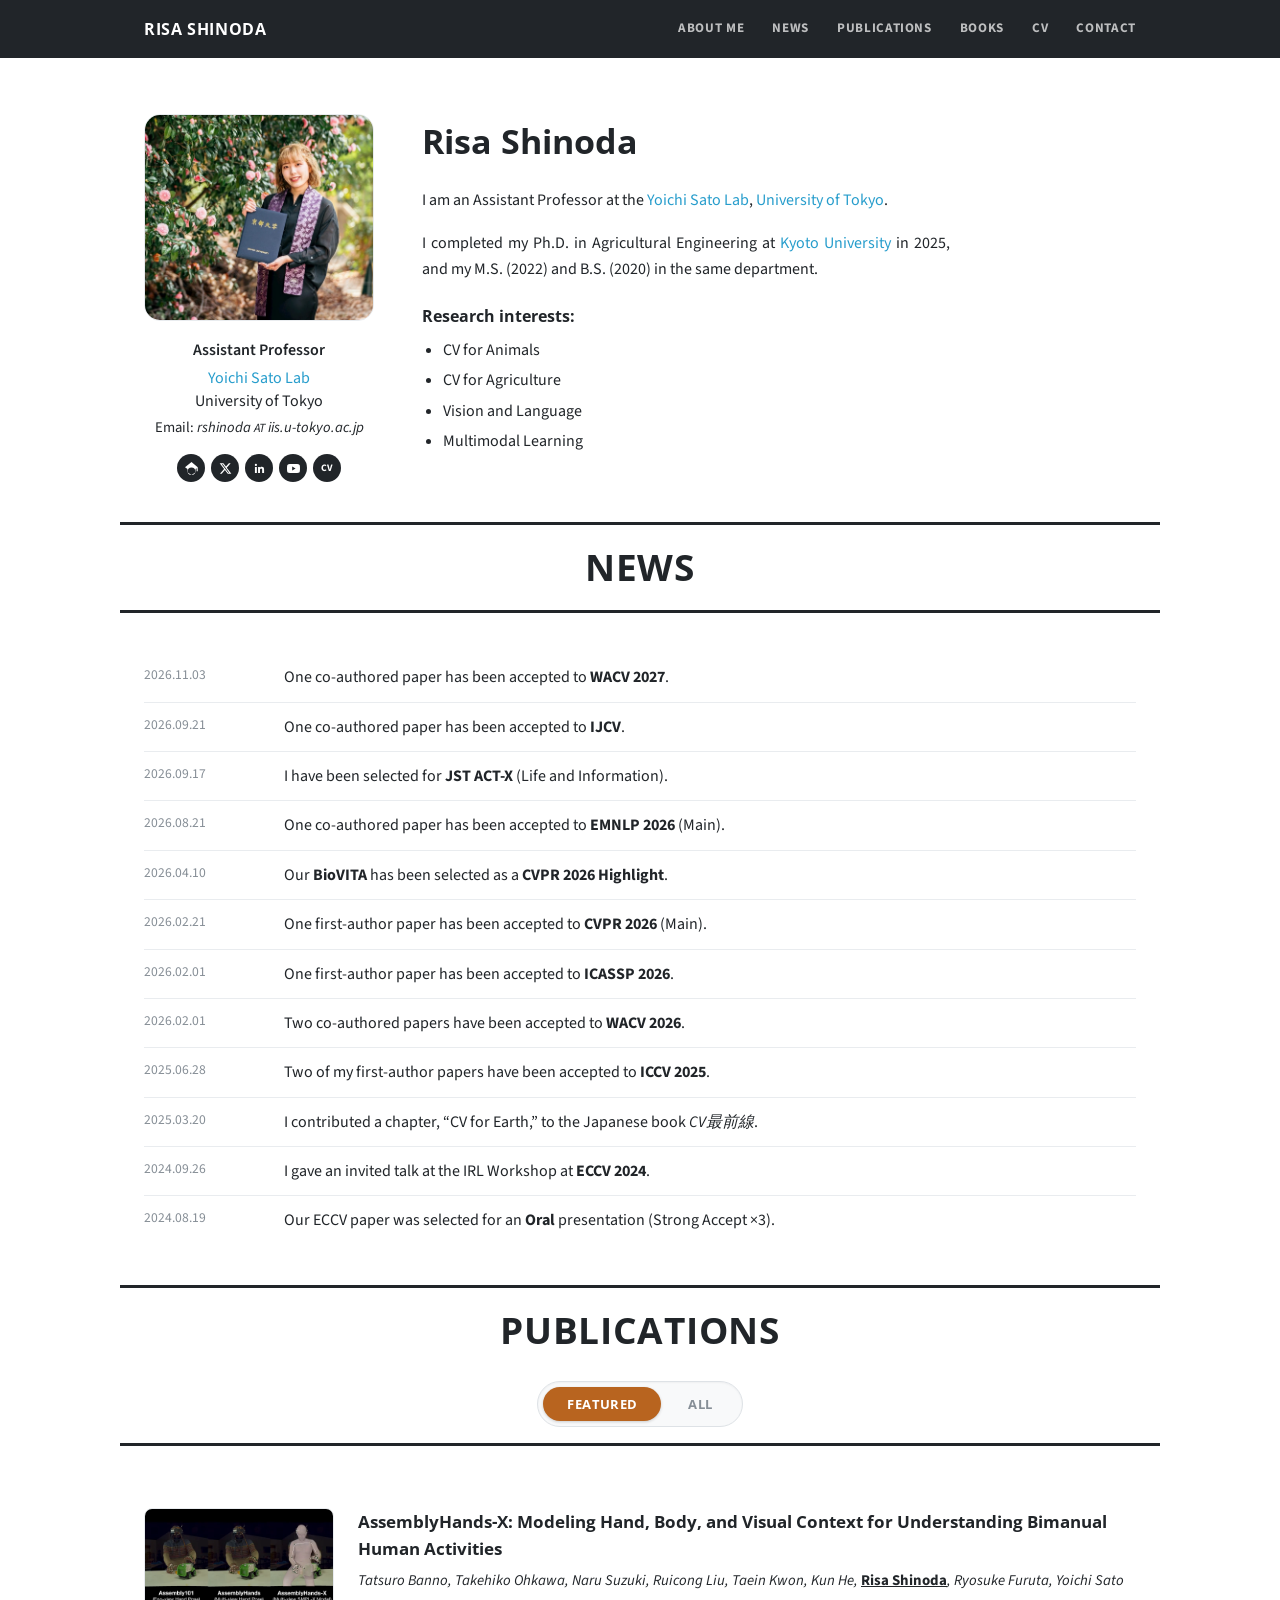
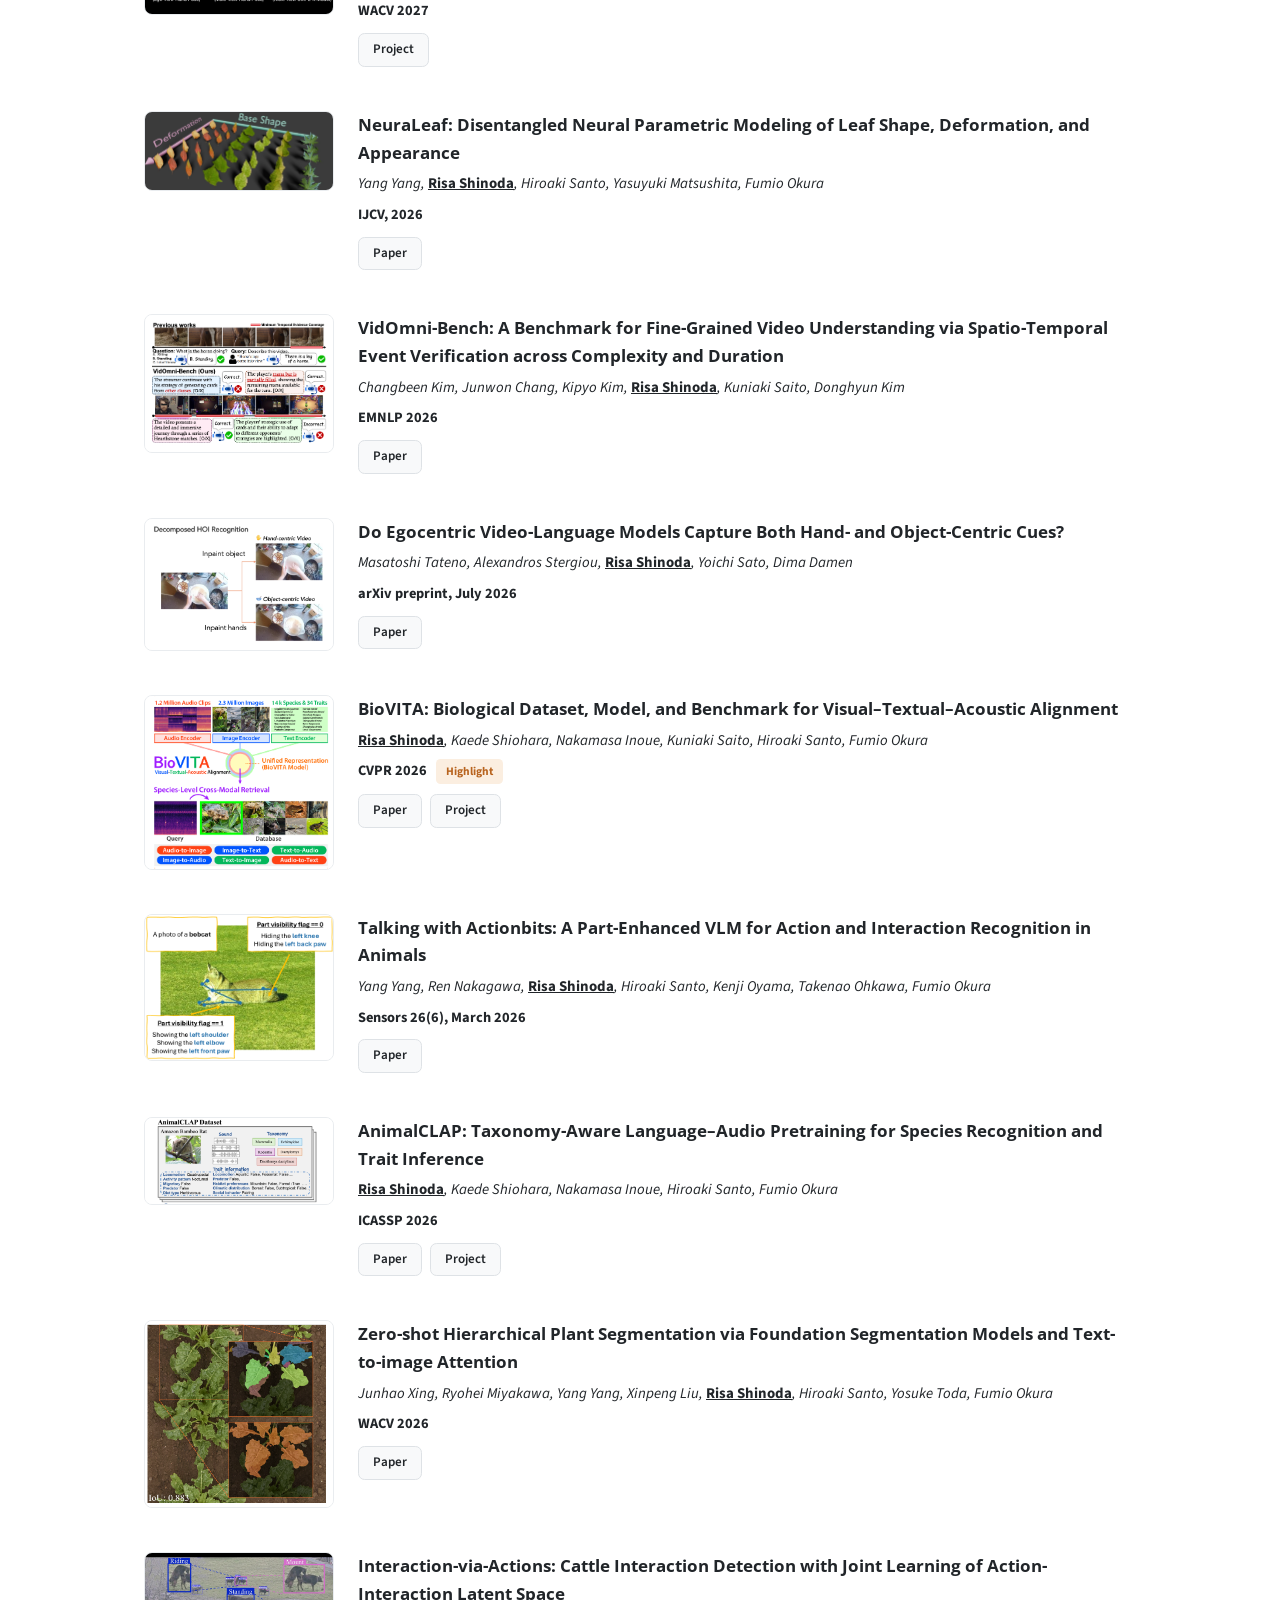
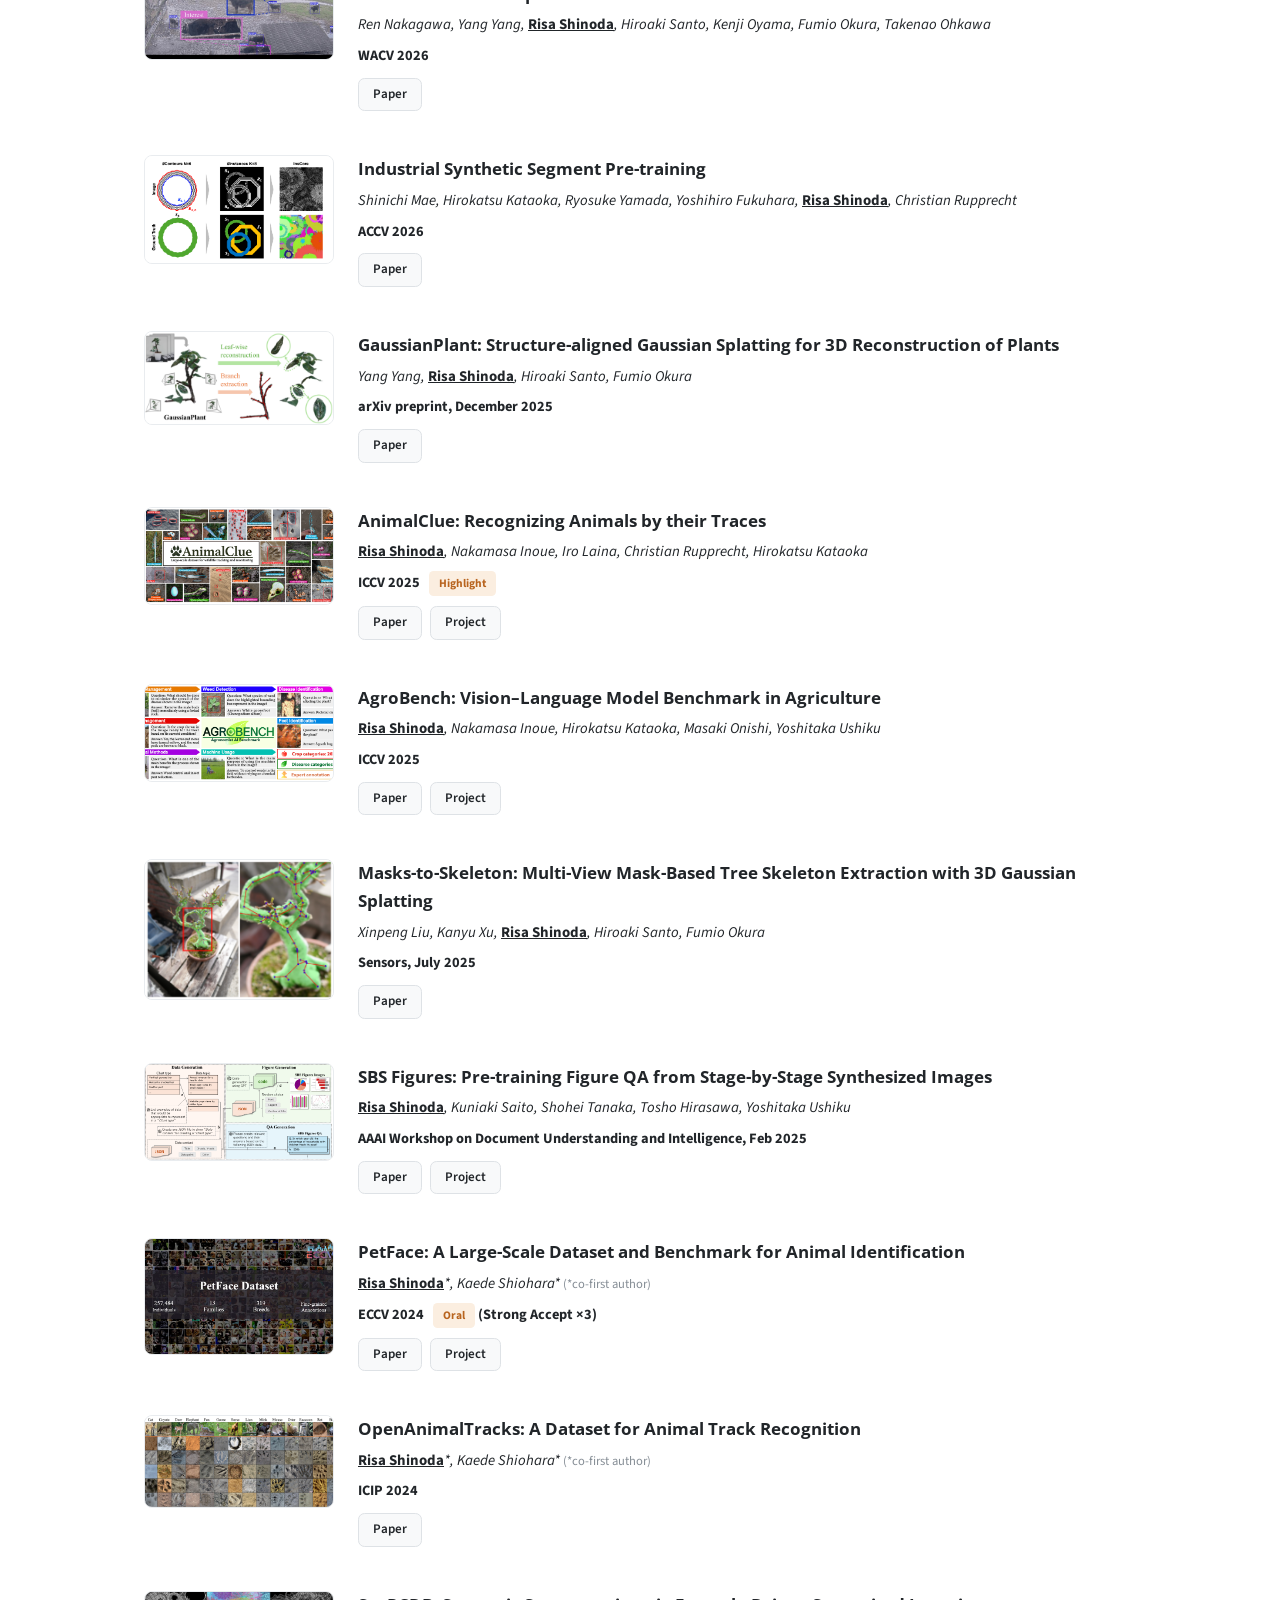
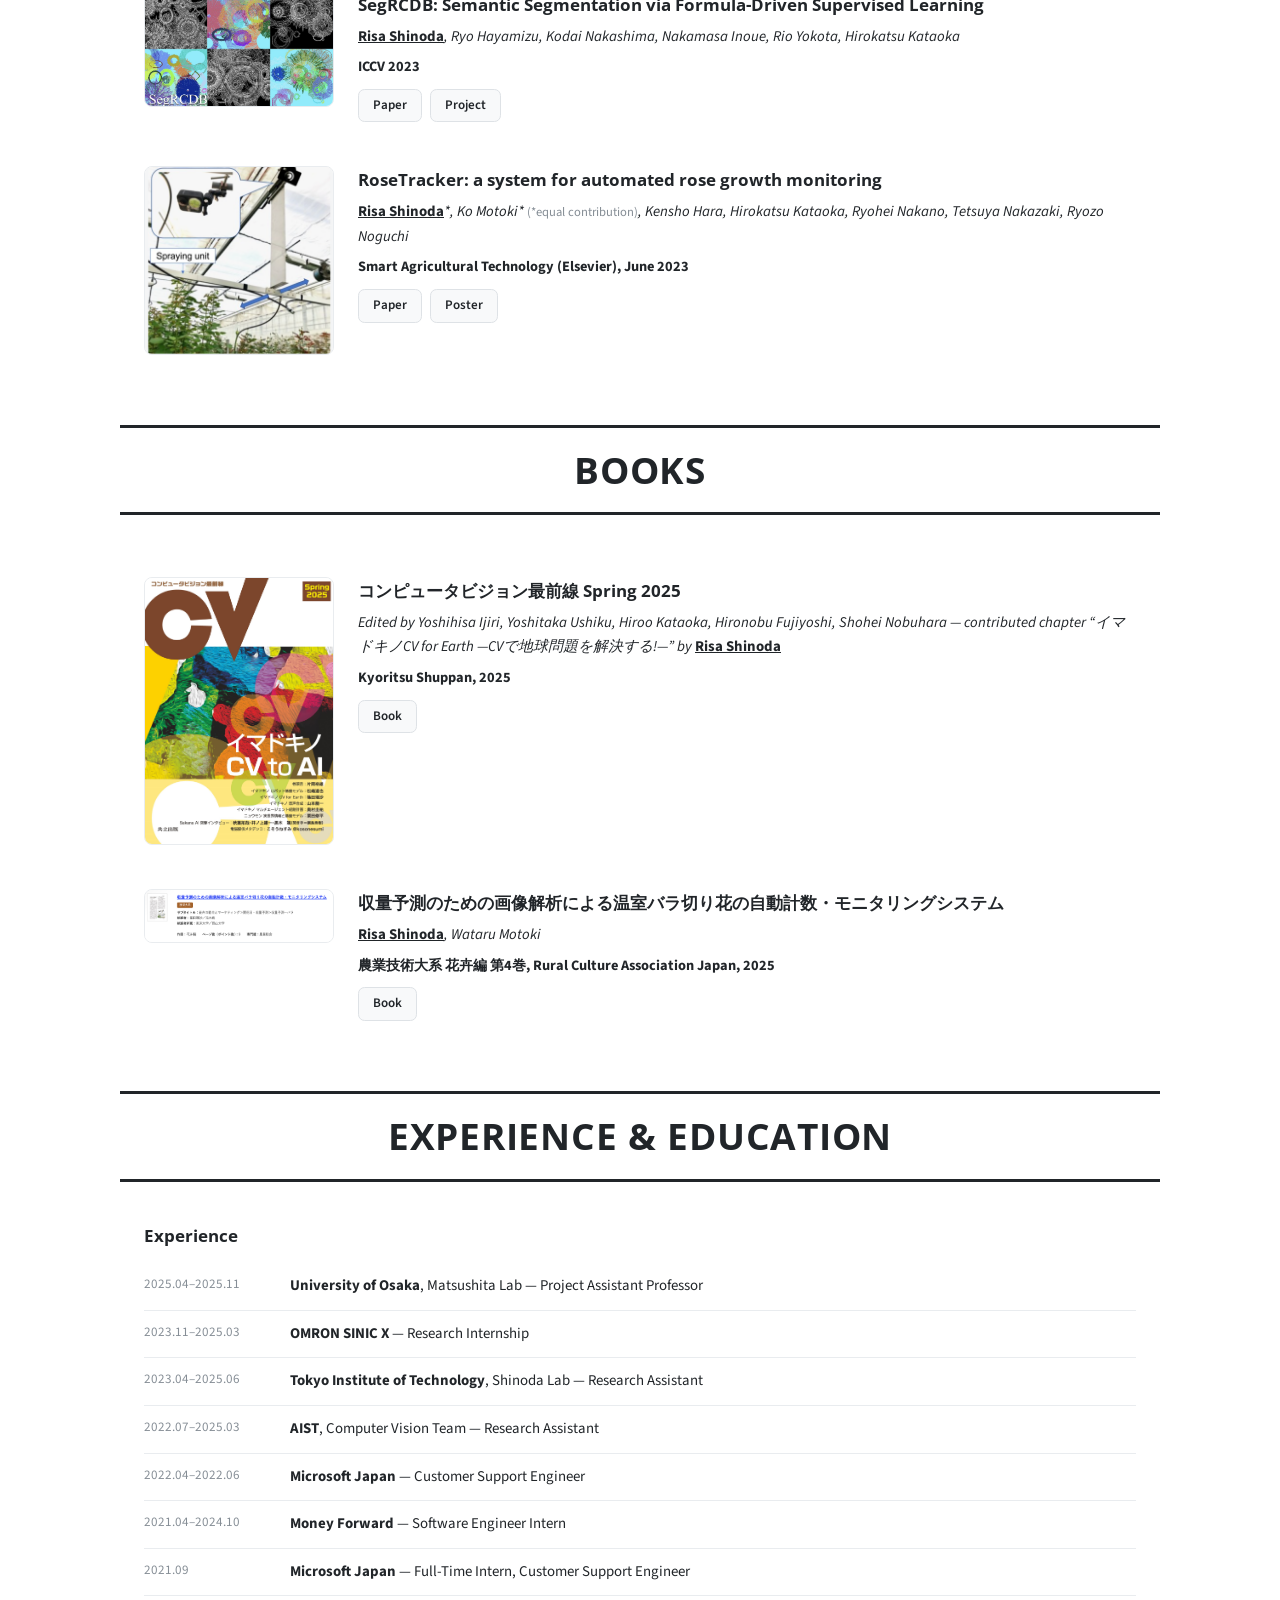
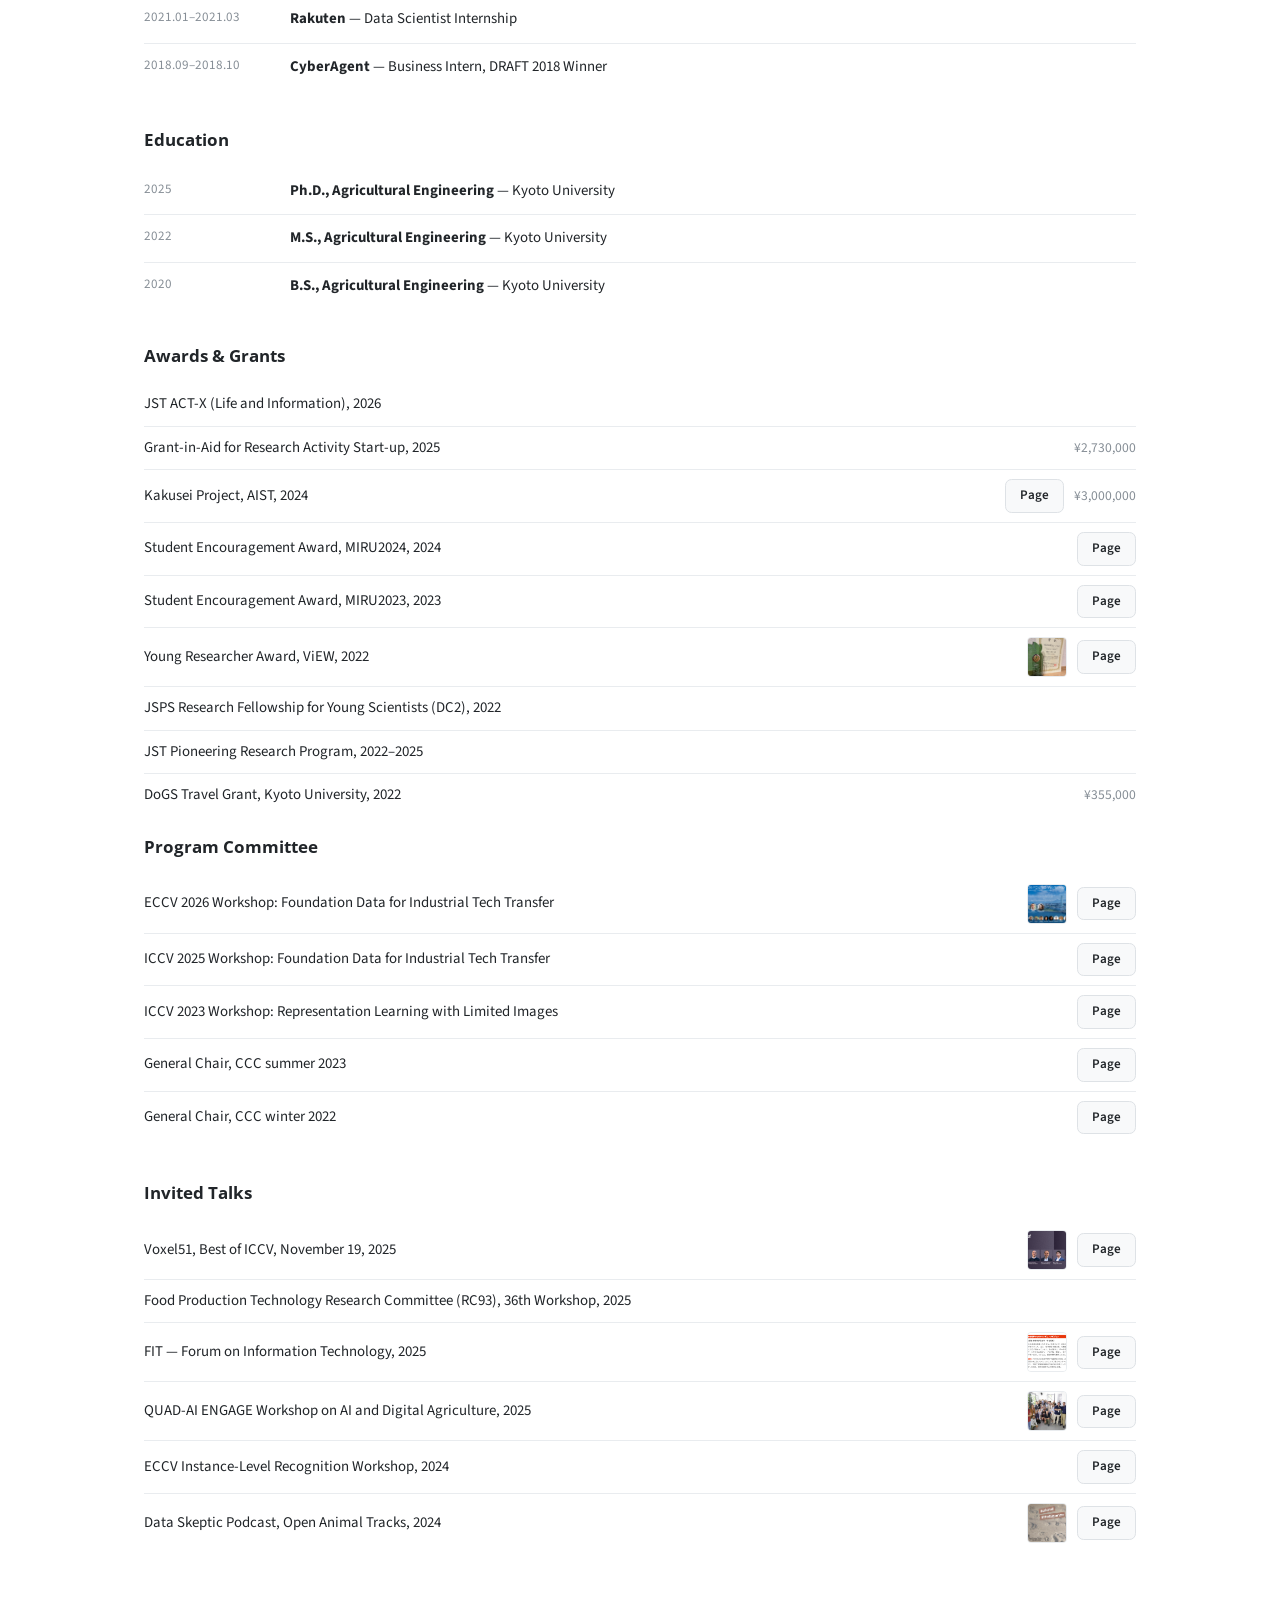
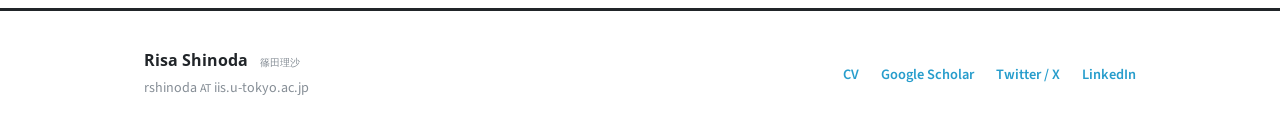
==== commit b8d14b4a: "Add books Co-Authored-By: Claude Sonnet 5 <noreply@anthropic.com>" ====
--- a/index.html
+++ b/index.html
@@ -52,6 +52,7 @@
       <a href="#about">About Me</a>
       <a href="#news">News</a>
       <a href="#publications">Publications</a>
+      <a href="#books">Books</a>
       <a href="#cv">CV</a>
       <a href="#contact">Contact</a>
     </nav>
@@ -383,6 +384,36 @@
   </section>
 
   <hr class="rule">
+  <h2 class="section-title" id="books">Books</h2>
+  <hr class="rule">
+
+  <section class="section">
+    <div class="wrap">
+      <ol class="pub-list">
+        <li class="pub">
+          <div class="pub-thumb"><img src="img/book-cv-frontline.jpg" alt="Risa Shinoda 篠田理沙 — コンピュータビジョン最前線 Spring 2025 book cover"></div>
+          <div class="pub-body">
+            <p class="pub-title">コンピュータビジョン最前線 Spring 2025</p>
+            <p class="pub-authors">Edited by Yoshihisa Ijiri, Yoshitaka Ushiku, Hiroo Kataoka, Hironobu Fujiyoshi, Shohei Nobuhara — contributed chapter &ldquo;イマドキノCV for Earth &mdash;CVで地球問題を解決する!&mdash;&rdquo; by <span class="me">Risa Shinoda</span></p>
+            <p class="pub-venue">Kyoritsu Shuppan, 2025</p>
+            <p class="pub-links"><a href="https://www.kyoritsu-pub.co.jp/book/b10123411.html">Book</a></p>
+          </div>
+        </li>
+
+        <li class="pub">
+          <div class="pub-thumb"><img src="img/book-rose-thumb.png" alt="Risa Shinoda 篠田理沙 — 収量予測のための画像解析による温室バラ切り花の自動計数・モニタリングシステム"></div>
+          <div class="pub-body">
+            <p class="pub-title">収量予測のための画像解析による温室バラ切り花の自動計数・モニタリングシステム</p>
+            <p class="pub-authors"><span class="me">Risa Shinoda</span>, Wataru Motoki</p>
+            <p class="pub-venue">農業技術大系 花卉編 第4巻, Rural Culture Association Japan, 2025</p>
+            <p class="pub-links"><a href="https://lib.ruralnet.or.jp/cgi-bin/ruraldetail.php?KID=h284003z">Book</a></p>
+          </div>
+        </li>
+      </ol>
+    </div>
+  </section>
+
+  <hr class="rule">
   <h2 class="section-title" id="cv">Experience &amp; Education</h2>
   <hr class="rule">
 
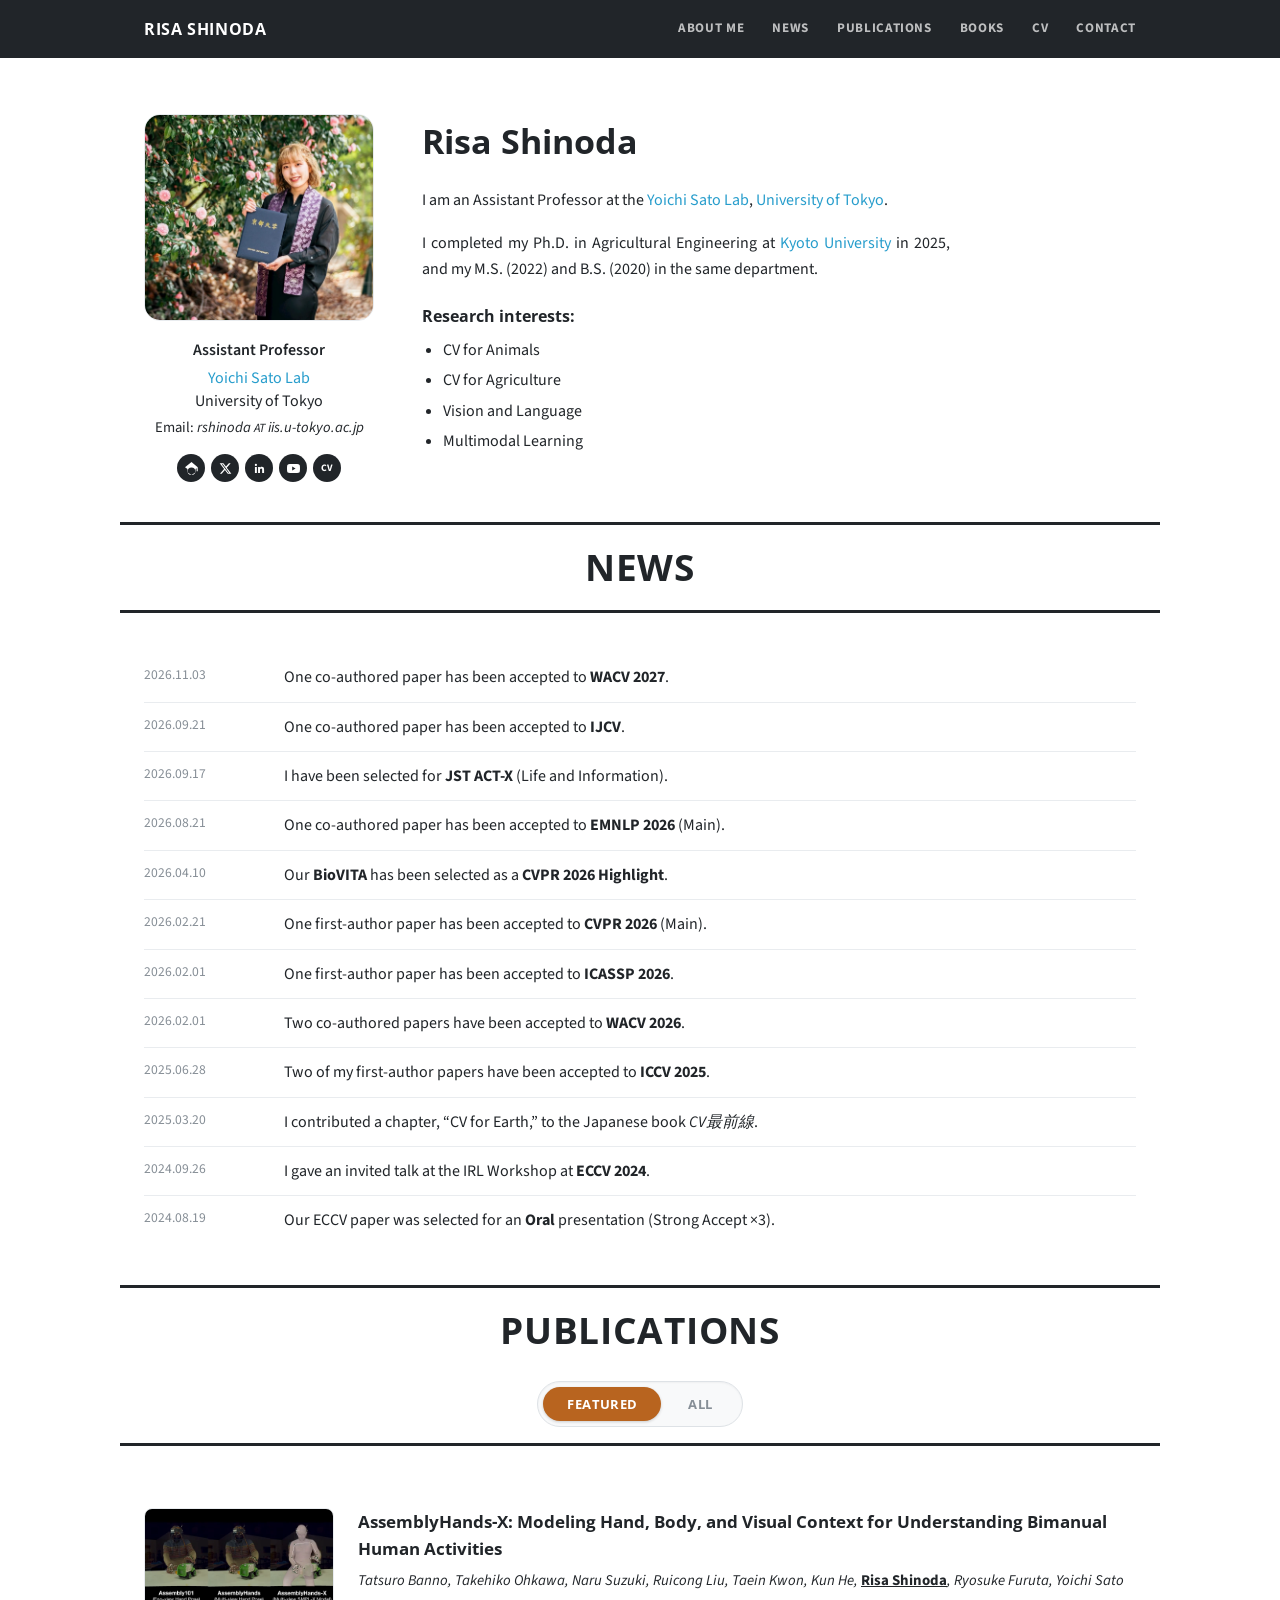
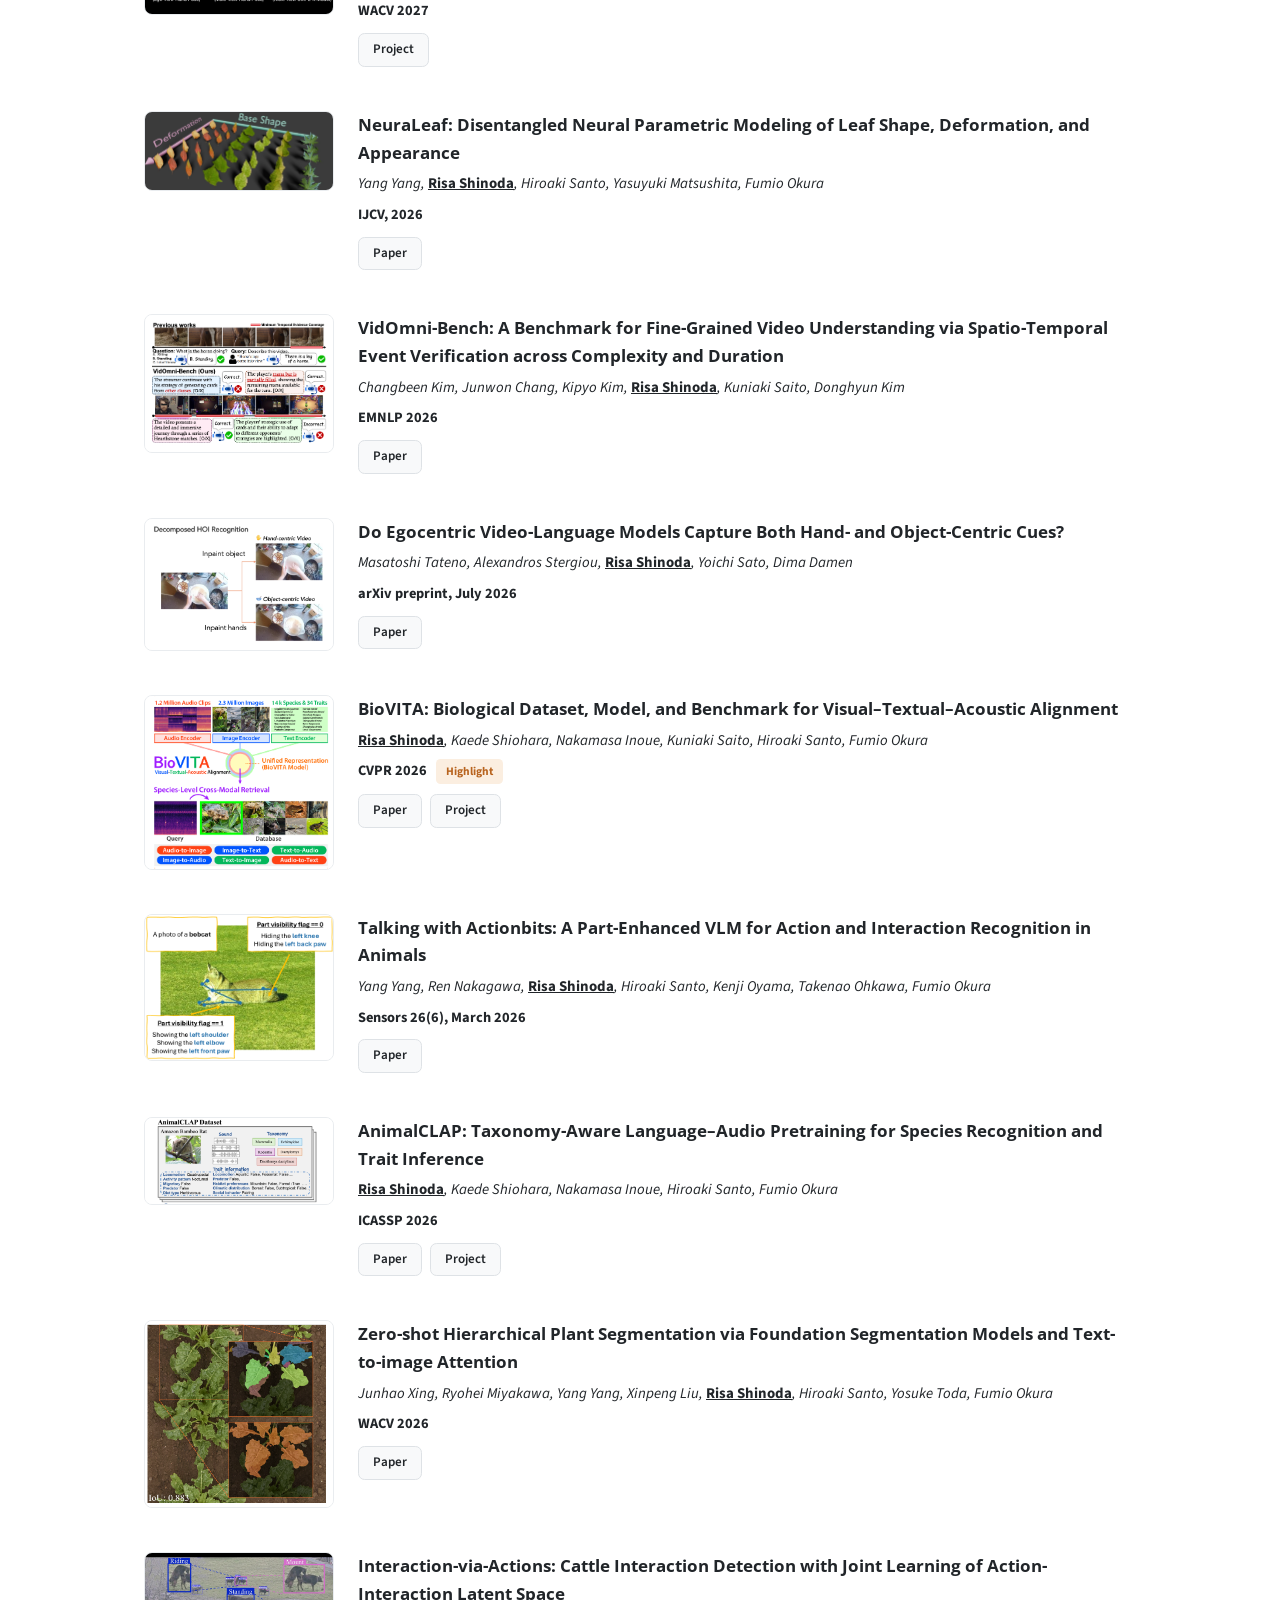
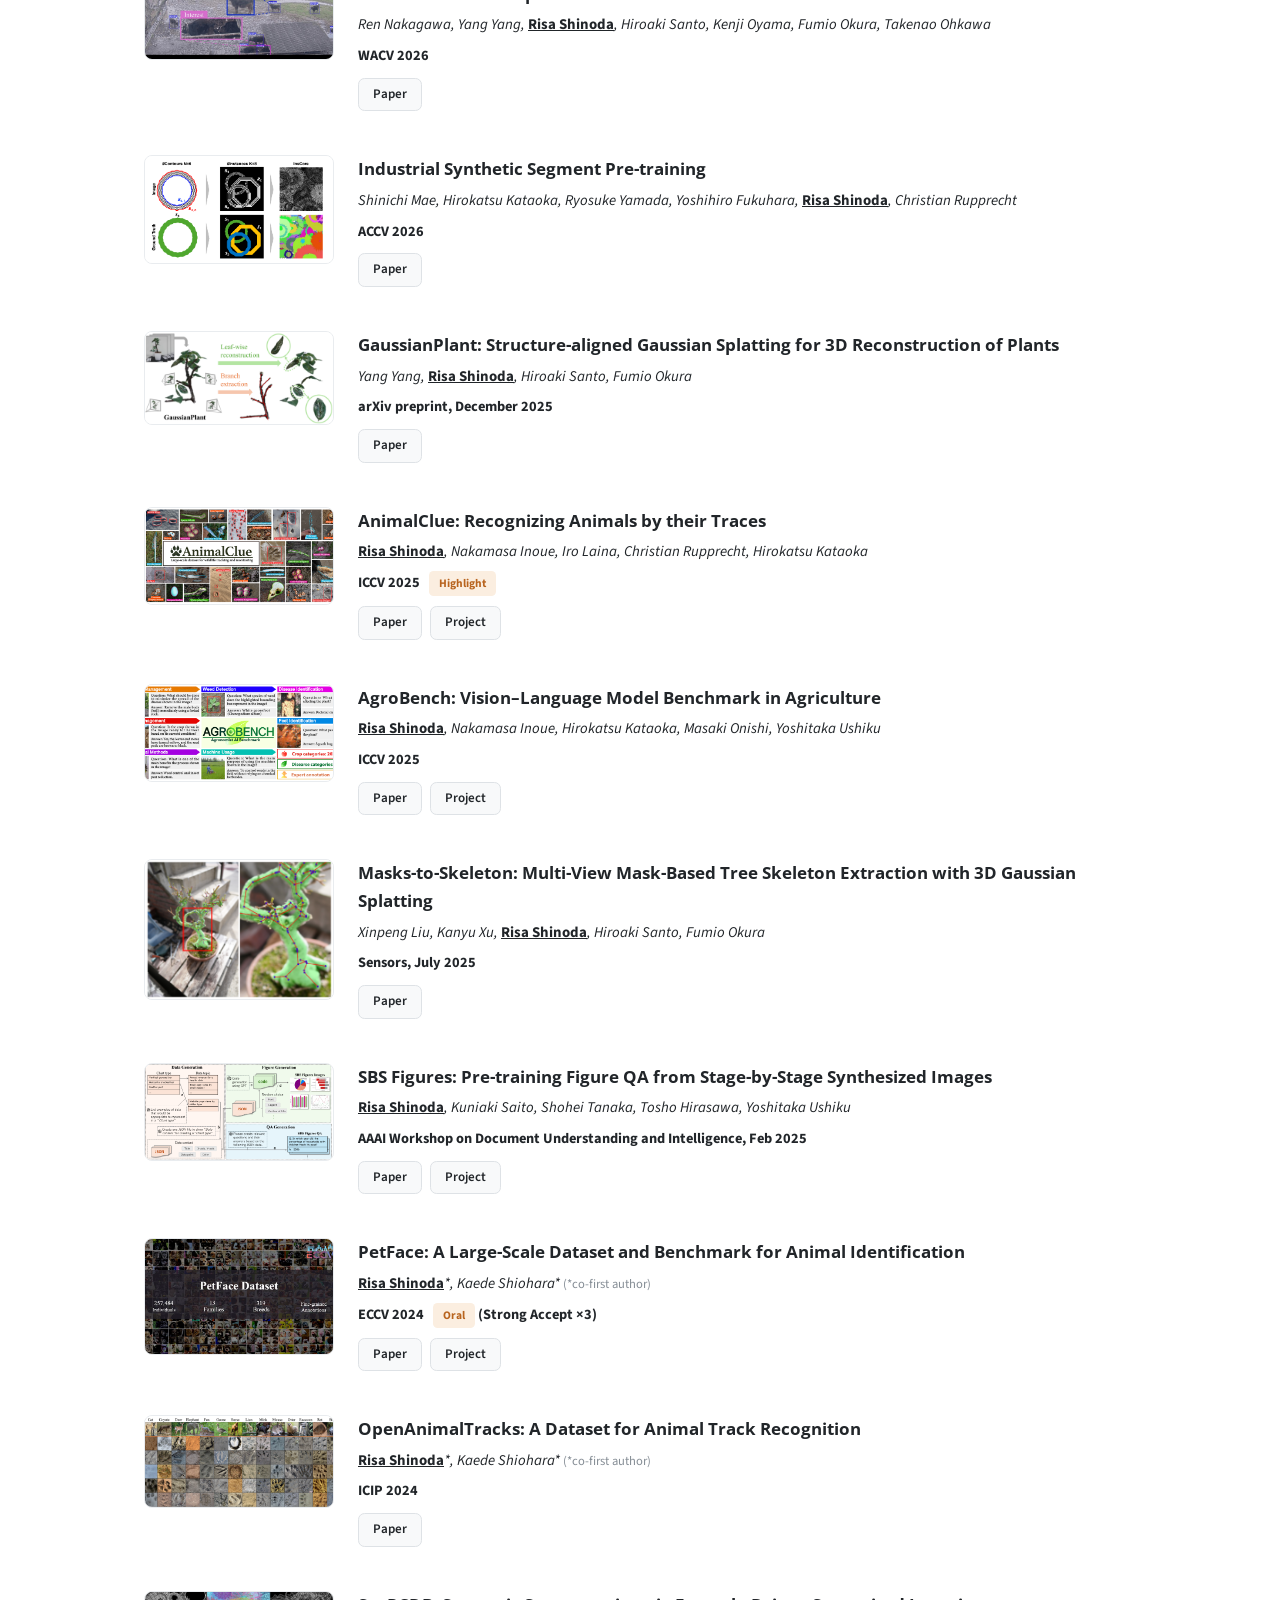
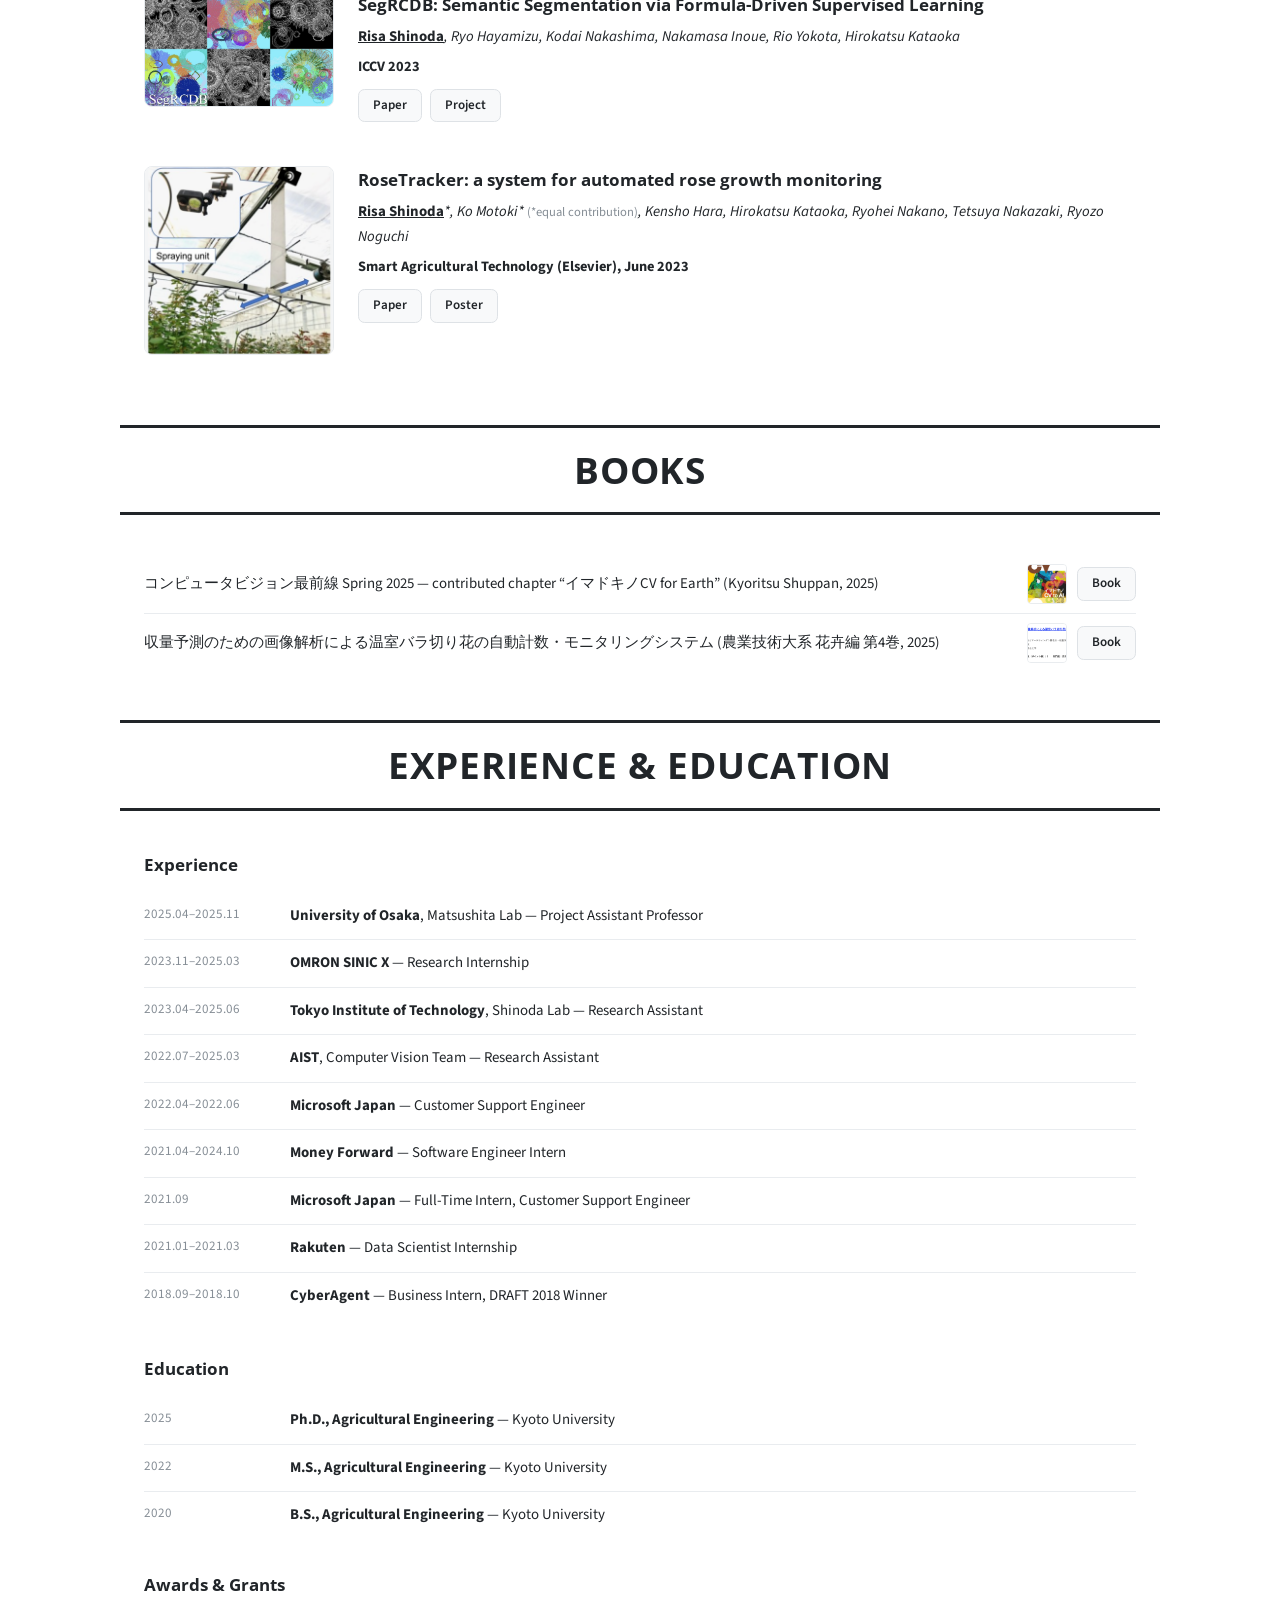
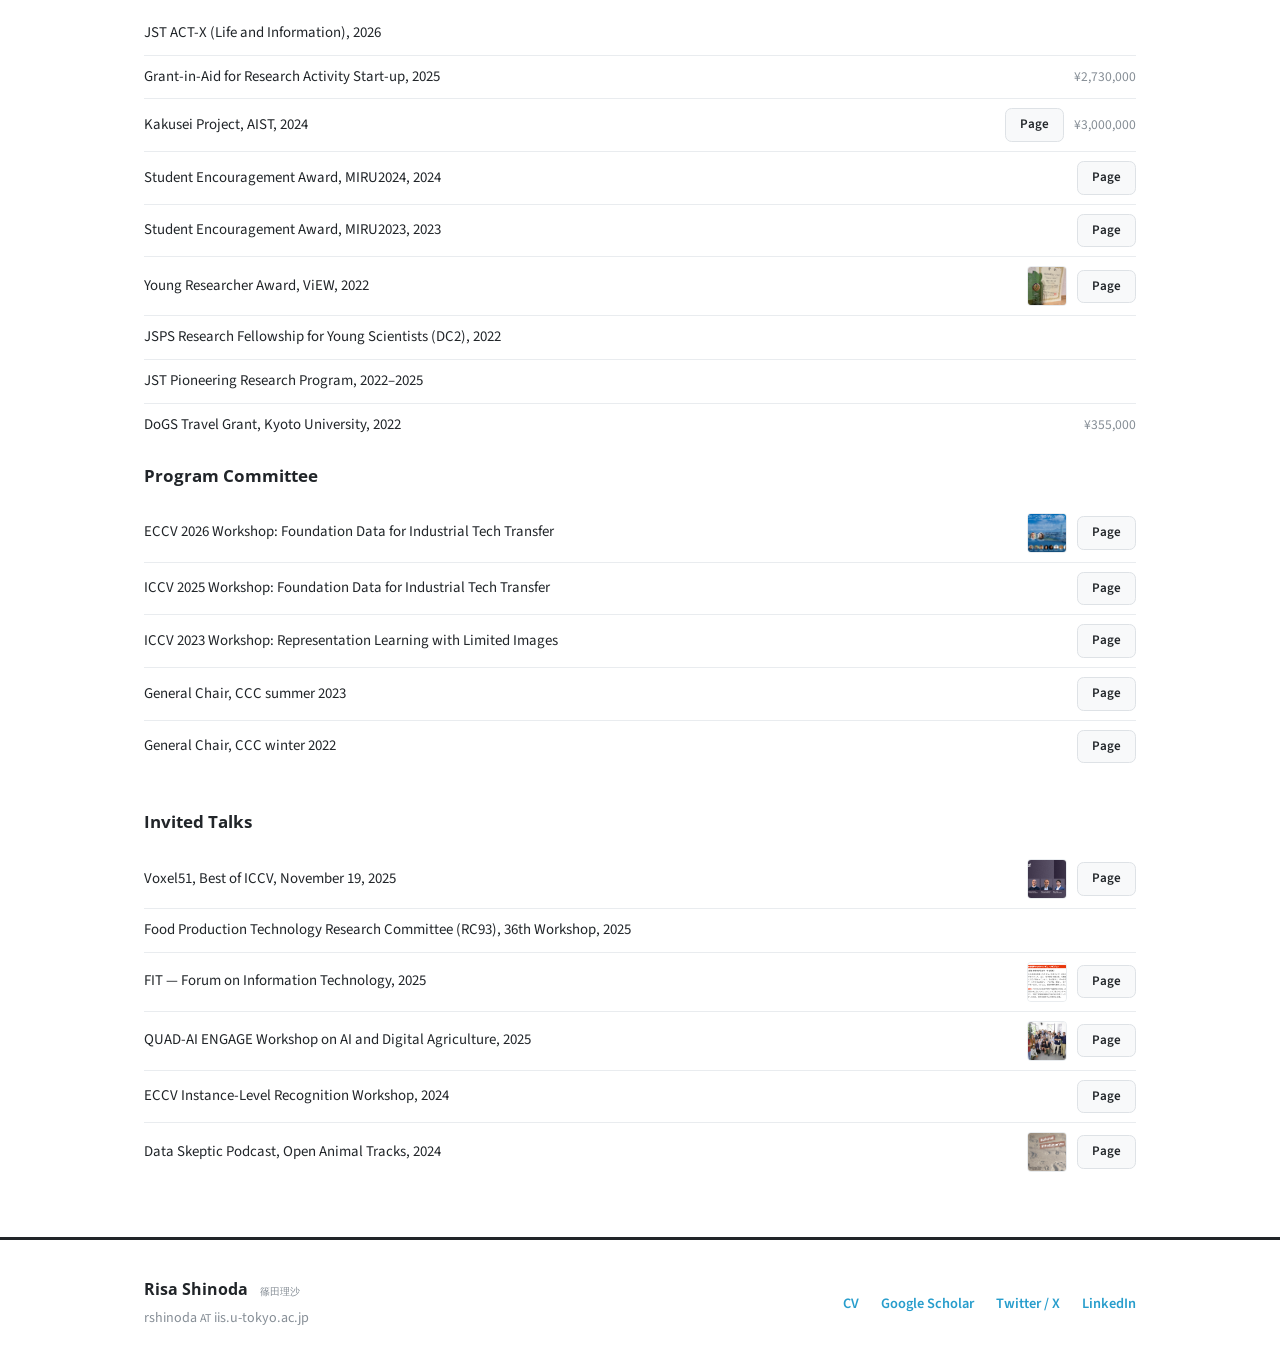
==== commit 16af3a7a: "Add books Co-Authored-By: Claude Sonnet 5 <noreply@anthropic.com>" ====
--- a/index.html
+++ b/index.html
@@ -389,27 +389,16 @@
 
   <section class="section">
     <div class="wrap">
-      <ol class="pub-list">
-        <li class="pub">
-          <div class="pub-thumb"><img src="img/book-cv-frontline.jpg" alt="Risa Shinoda 篠田理沙 — コンピュータビジョン最前線 Spring 2025 book cover"></div>
-          <div class="pub-body">
-            <p class="pub-title">コンピュータビジョン最前線 Spring 2025</p>
-            <p class="pub-authors">Edited by Yoshihisa Ijiri, Yoshitaka Ushiku, Hiroo Kataoka, Hironobu Fujiyoshi, Shohei Nobuhara — contributed chapter &ldquo;イマドキノCV for Earth &mdash;CVで地球問題を解決する!&mdash;&rdquo; by <span class="me">Risa Shinoda</span></p>
-            <p class="pub-venue">Kyoritsu Shuppan, 2025</p>
-            <p class="pub-links"><a href="https://www.kyoritsu-pub.co.jp/book/b10123411.html">Book</a></p>
-          </div>
-        </li>
-
-        <li class="pub">
-          <div class="pub-thumb"><img src="img/book-rose-thumb.png" alt="Risa Shinoda 篠田理沙 — 収量予測のための画像解析による温室バラ切り花の自動計数・モニタリングシステム"></div>
-          <div class="pub-body">
-            <p class="pub-title">収量予測のための画像解析による温室バラ切り花の自動計数・モニタリングシステム</p>
-            <p class="pub-authors"><span class="me">Risa Shinoda</span>, Wataru Motoki</p>
-            <p class="pub-venue">農業技術大系 花卉編 第4巻, Rural Culture Association Japan, 2025</p>
-            <p class="pub-links"><a href="https://lib.ruralnet.or.jp/cgi-bin/ruraldetail.php?KID=h284003z">Book</a></p>
-          </div>
-        </li>
-      </ol>
+      <ul class="plain-list">
+        <li>
+          <span>コンピュータビジョン最前線 Spring 2025 — contributed chapter &ldquo;イマドキノCV for Earth&rdquo; (Kyoritsu Shuppan, 2025)</span>
+          <div class="talk-right"><img class="talk-thumb" src="img/book-cv-frontline.jpg" alt="Risa Shinoda 篠田理沙 — コンピュータビジョン最前線 Spring 2025 book cover"><a class="link-btn" href="https://www.kyoritsu-pub.co.jp/book/b10123411.html">Book</a></div>
+        </li>
+        <li>
+          <span>収量予測のための画像解析による温室バラ切り花の自動計数・モニタリングシステム (農業技術大系 花卉編 第4巻, 2025)</span>
+          <div class="talk-right"><img class="talk-thumb" src="img/book-rose-thumb.png" alt="Risa Shinoda 篠田理沙 — 収量予測のための画像解析による温室バラ切り花の自動計数・モニタリングシステム"><a class="link-btn" href="https://lib.ruralnet.or.jp/cgi-bin/ruraldetail.php?KID=h284003z">Book</a></div>
+        </li>
+      </ul>
     </div>
   </section>
 
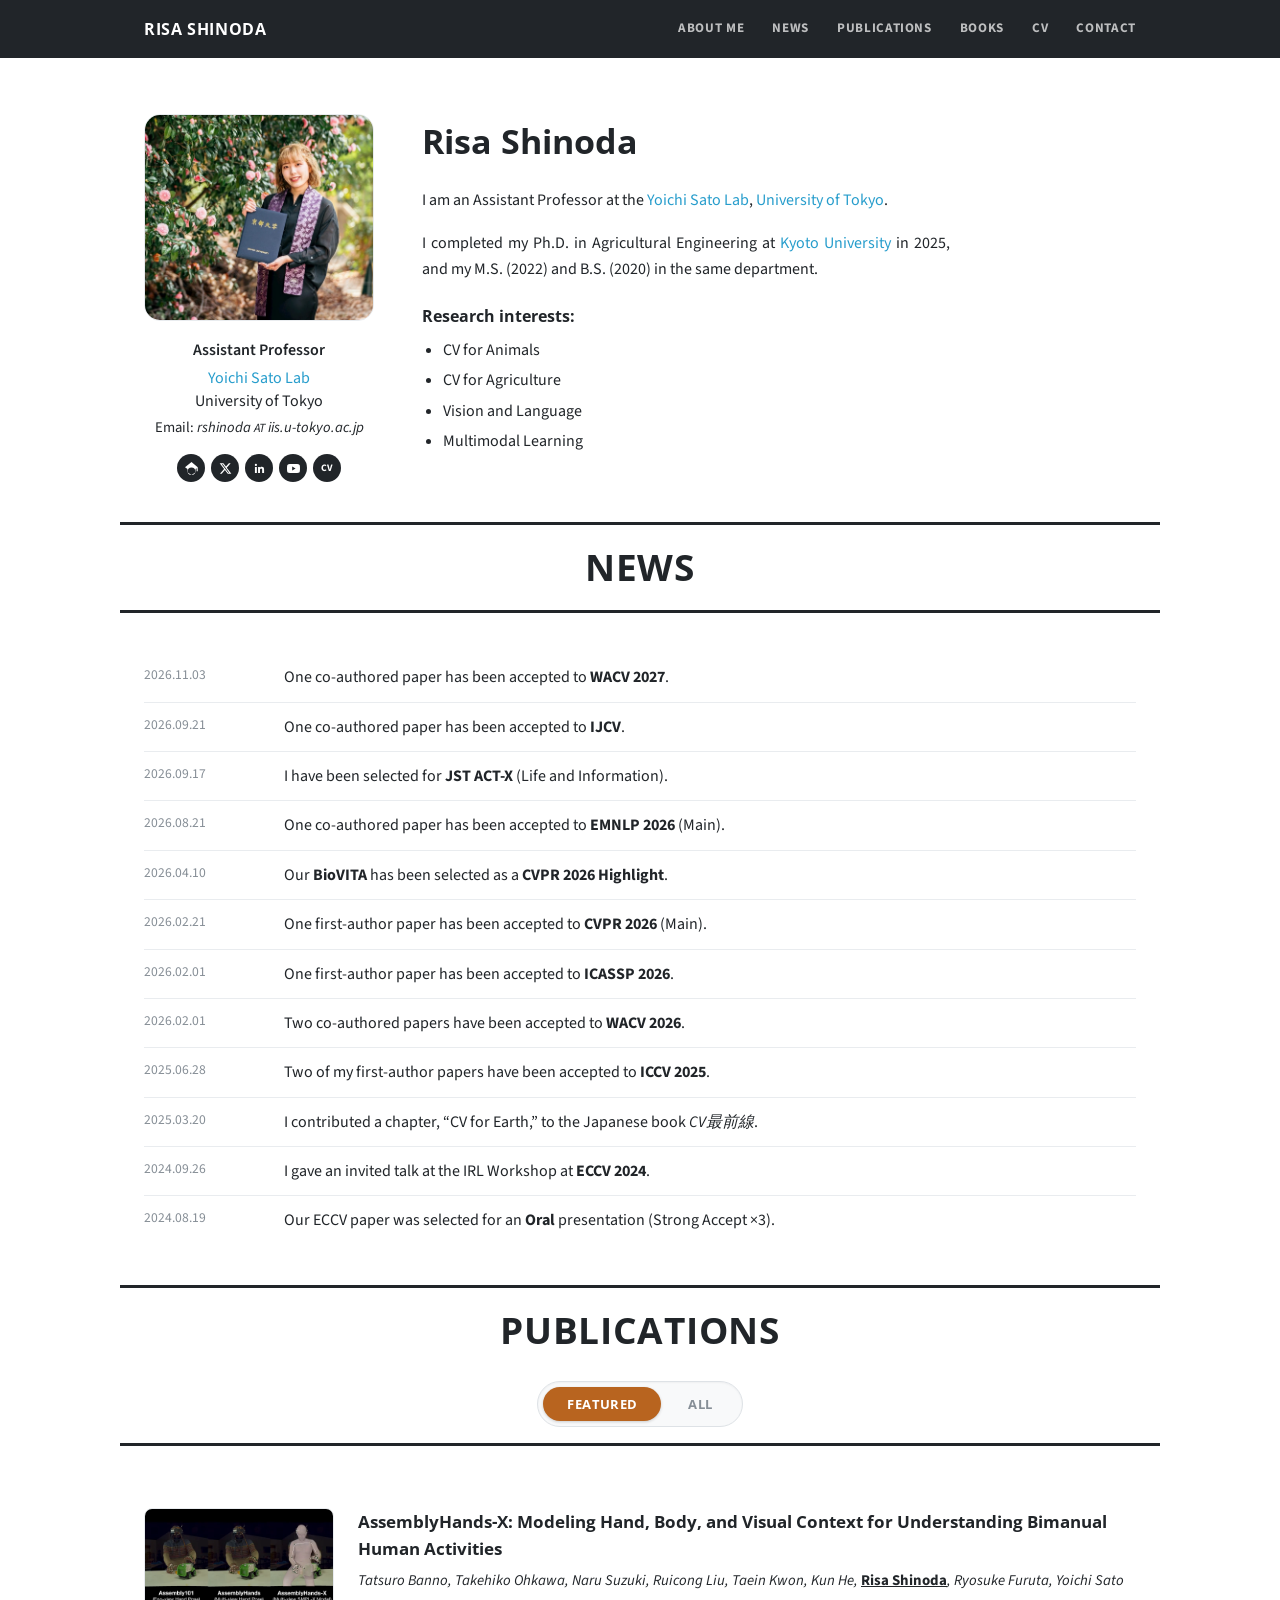
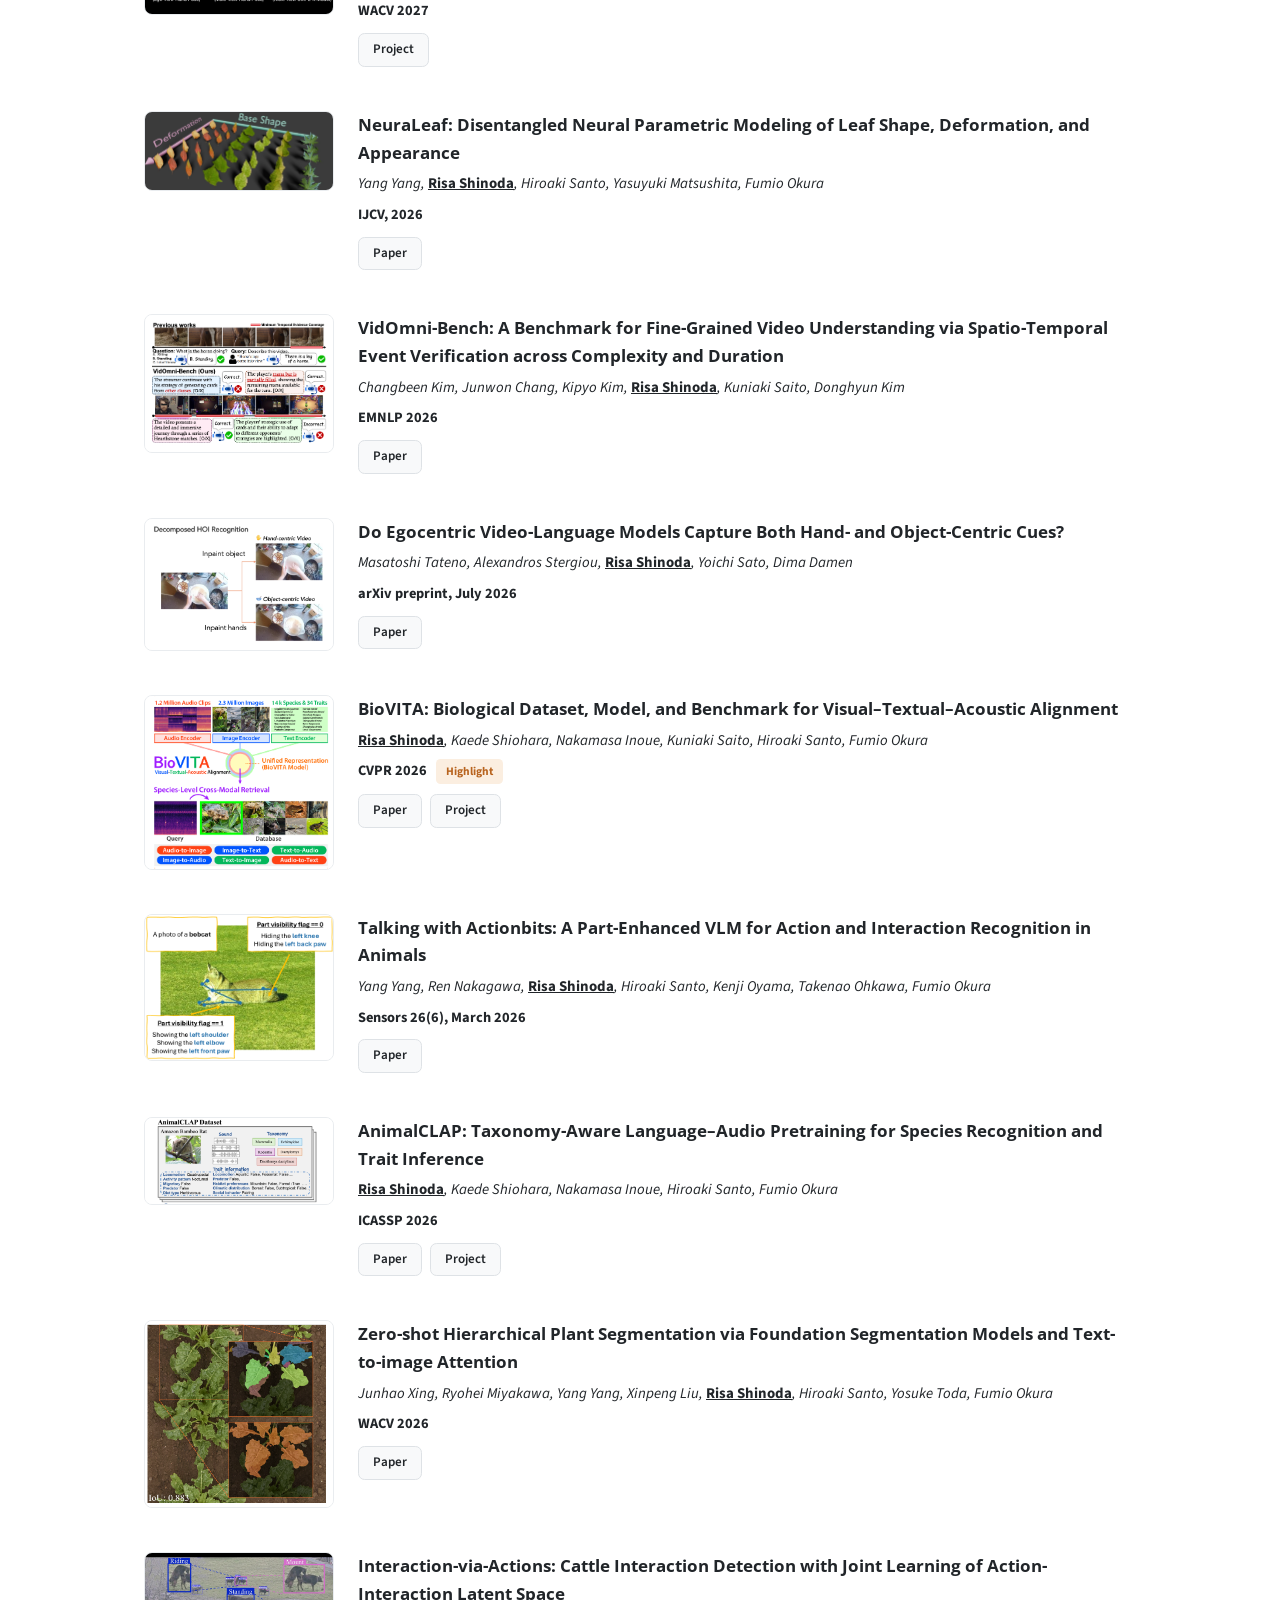
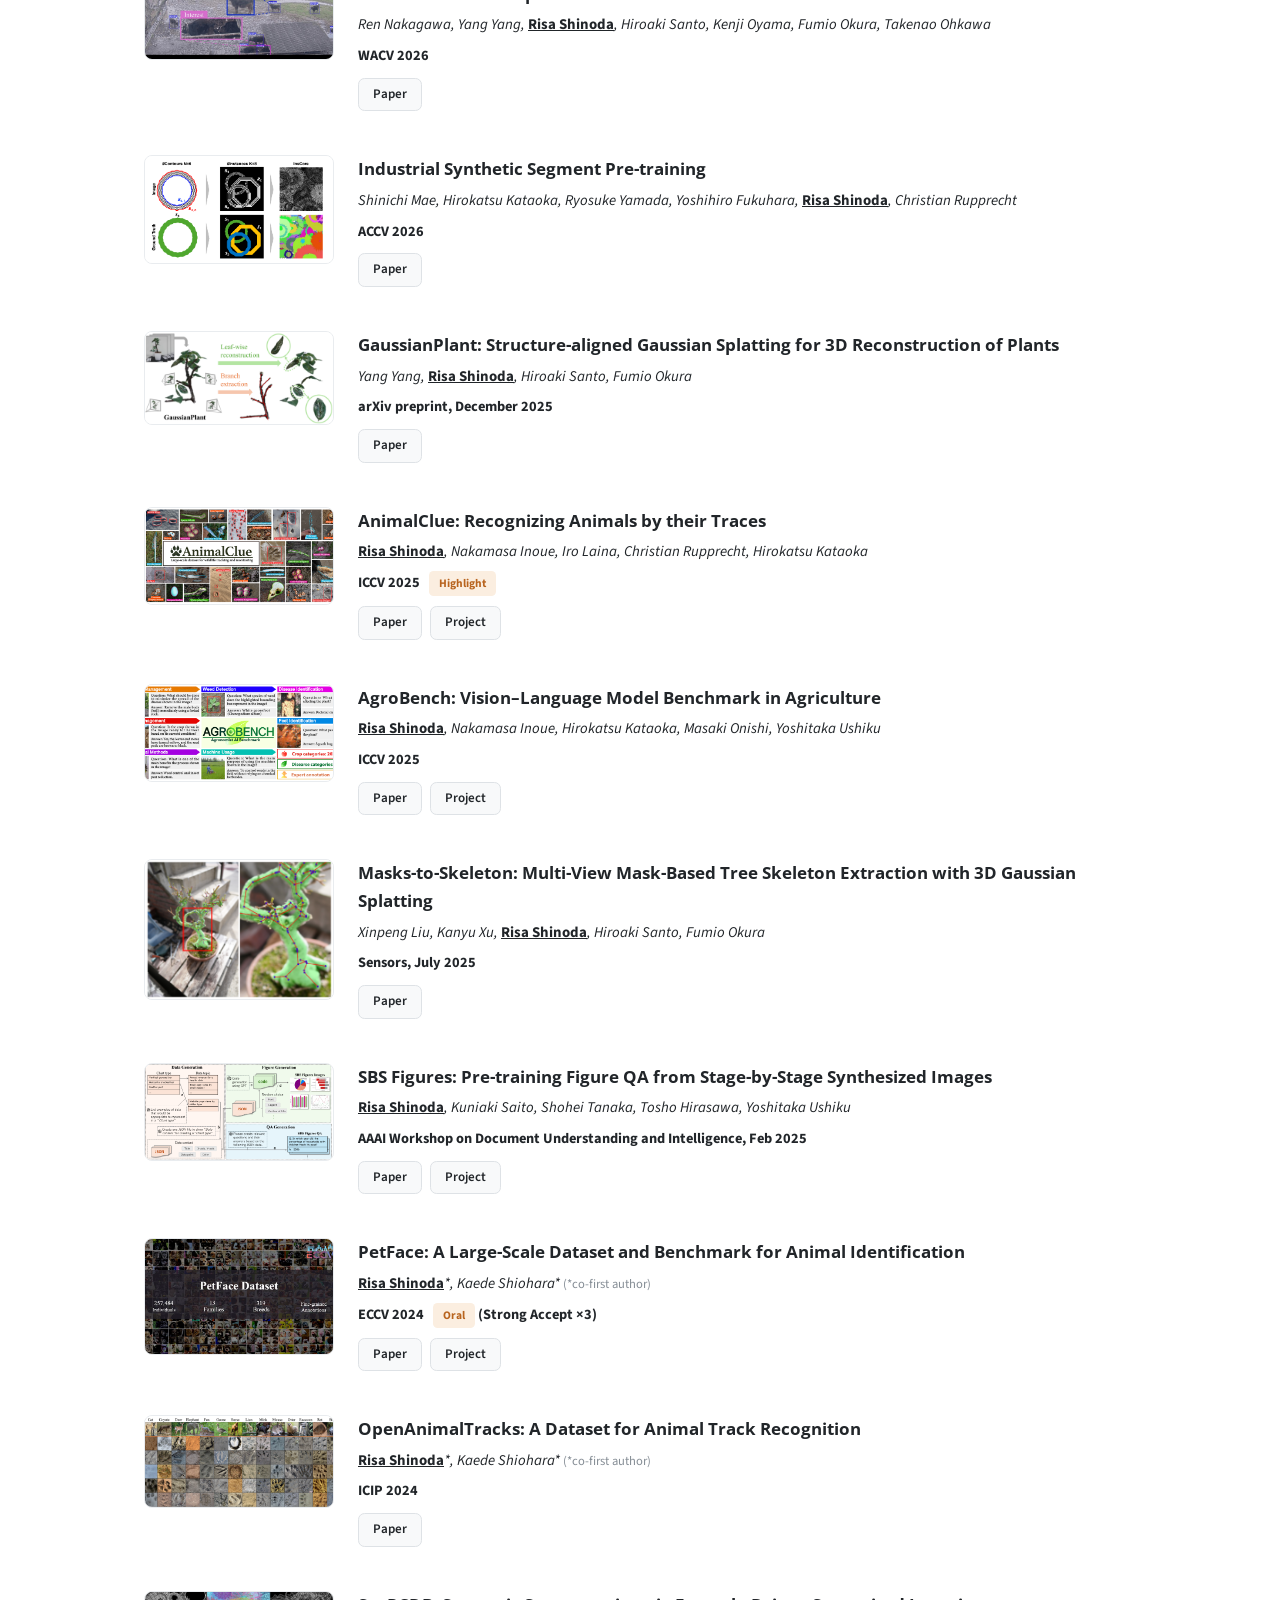
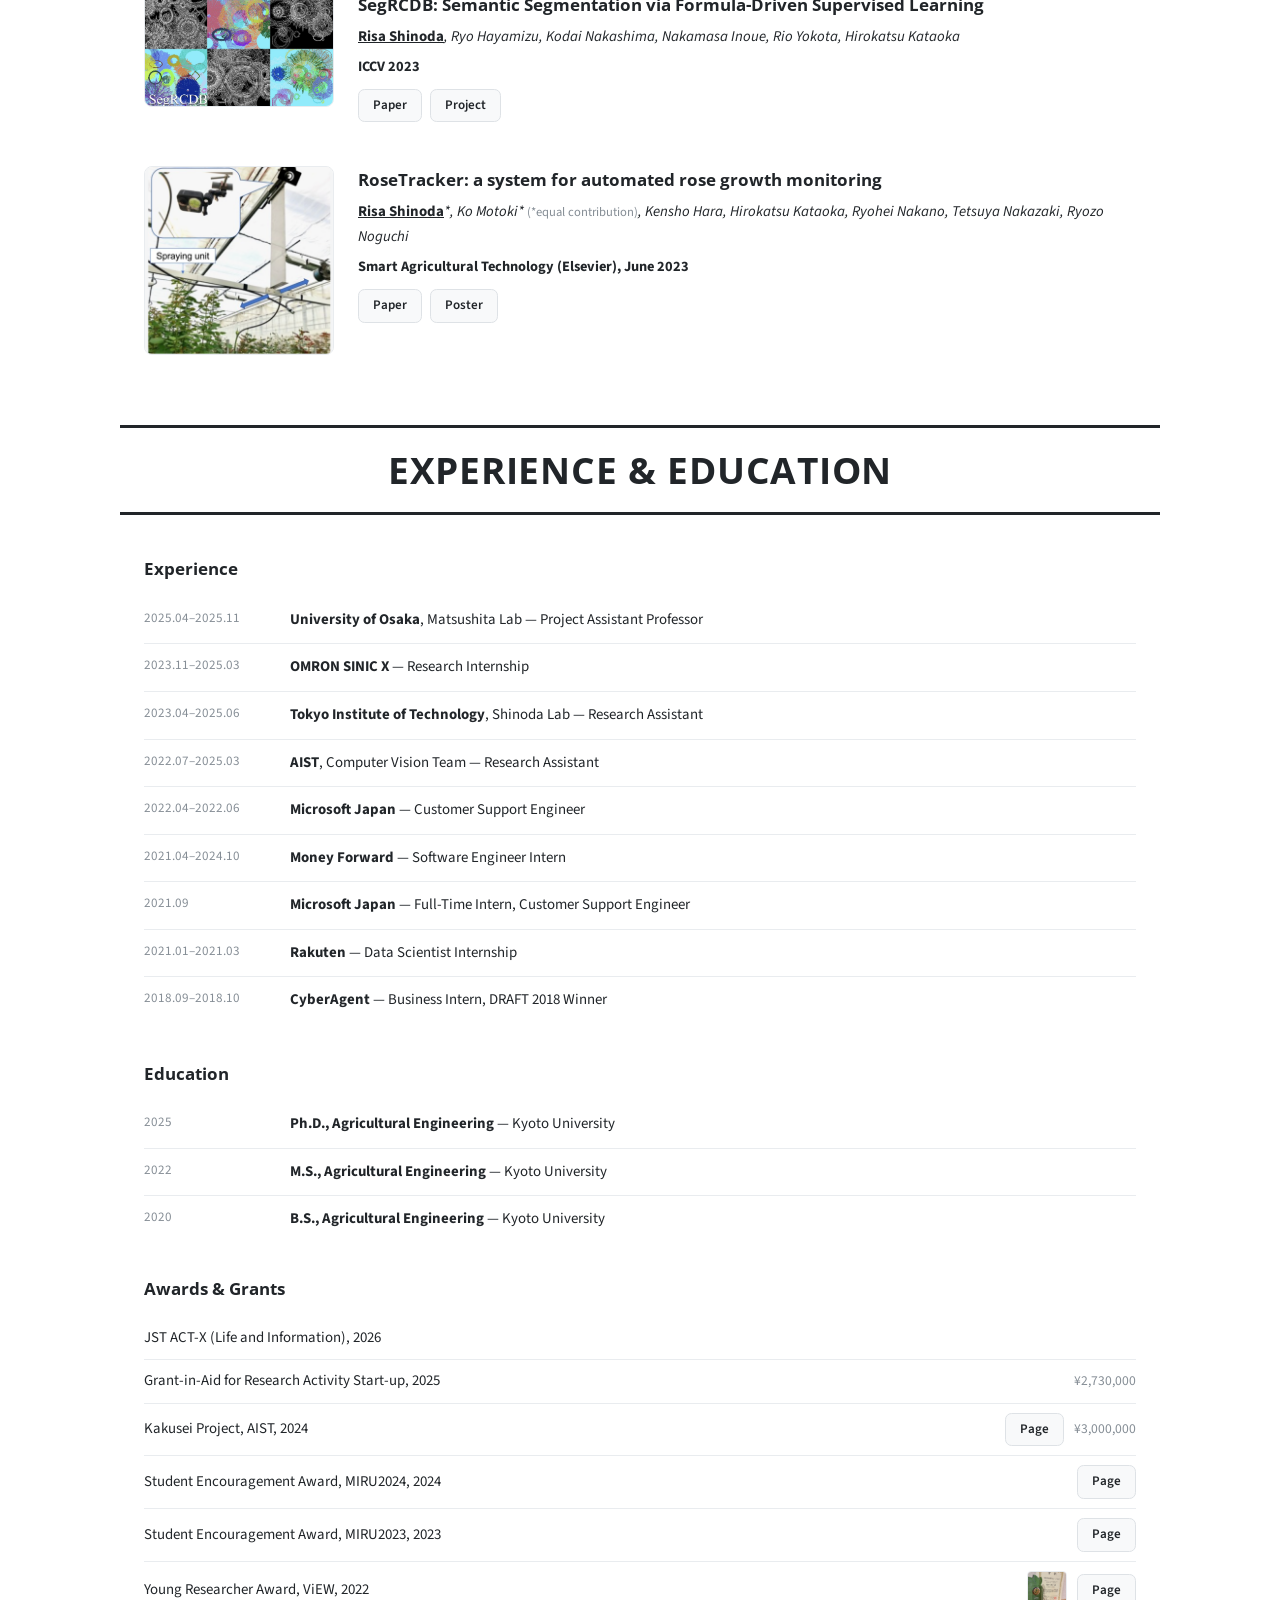
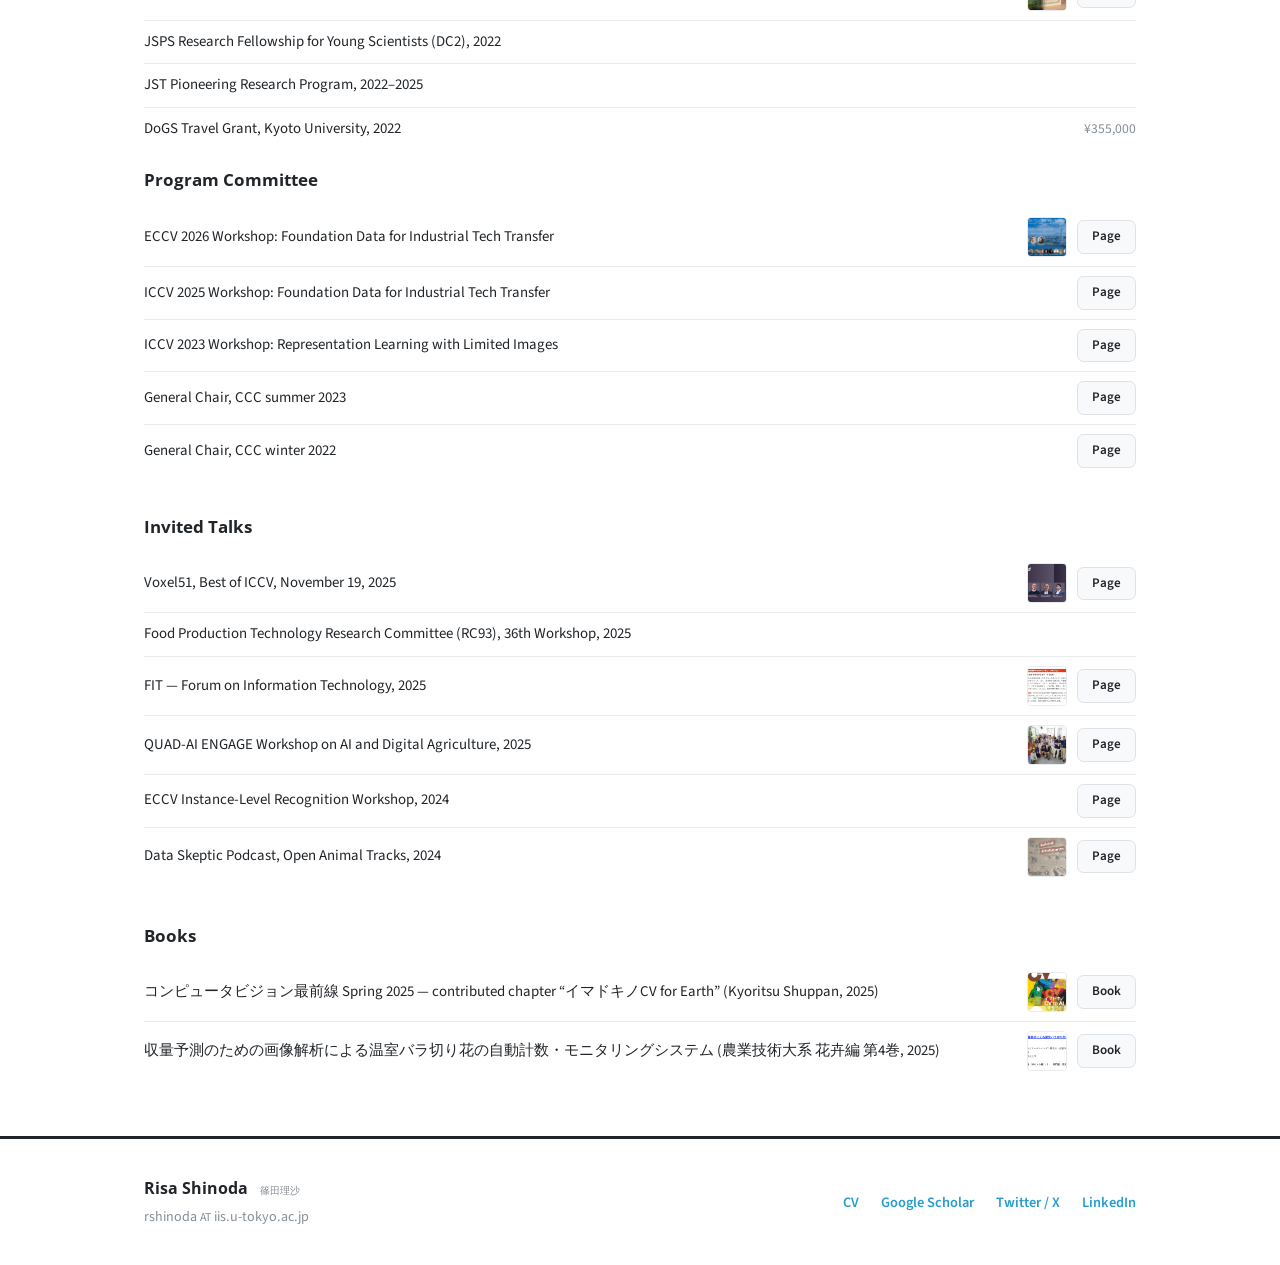
==== commit ffe822ac: "Add books Co-Authored-By: Claude Sonnet 5 <noreply@anthropic.com>" ====
--- a/index.html
+++ b/index.html
@@ -384,25 +384,6 @@
   </section>
 
   <hr class="rule">
-  <h2 class="section-title" id="books">Books</h2>
-  <hr class="rule">
-
-  <section class="section">
-    <div class="wrap">
-      <ul class="plain-list">
-        <li>
-          <span>コンピュータビジョン最前線 Spring 2025 — contributed chapter &ldquo;イマドキノCV for Earth&rdquo; (Kyoritsu Shuppan, 2025)</span>
-          <div class="talk-right"><img class="talk-thumb" src="img/book-cv-frontline.jpg" alt="Risa Shinoda 篠田理沙 — コンピュータビジョン最前線 Spring 2025 book cover"><a class="link-btn" href="https://www.kyoritsu-pub.co.jp/book/b10123411.html">Book</a></div>
-        </li>
-        <li>
-          <span>収量予測のための画像解析による温室バラ切り花の自動計数・モニタリングシステム (農業技術大系 花卉編 第4巻, 2025)</span>
-          <div class="talk-right"><img class="talk-thumb" src="img/book-rose-thumb.png" alt="Risa Shinoda 篠田理沙 — 収量予測のための画像解析による温室バラ切り花の自動計数・モニタリングシステム"><a class="link-btn" href="https://lib.ruralnet.or.jp/cgi-bin/ruraldetail.php?KID=h284003z">Book</a></div>
-        </li>
-      </ul>
-    </div>
-  </section>
-
-  <hr class="rule">
   <h2 class="section-title" id="cv">Experience &amp; Education</h2>
   <hr class="rule">
 
@@ -489,6 +470,19 @@
           </li>
         </ul>
       </div>
+      <div>
+        <h3 class="sub-heading" id="books">Books</h3>
+        <ul class="plain-list">
+          <li>
+            <span>コンピュータビジョン最前線 Spring 2025 — contributed chapter &ldquo;イマドキノCV for Earth&rdquo; (Kyoritsu Shuppan, 2025)</span>
+            <div class="talk-right"><img class="talk-thumb" src="img/book-cv-frontline.jpg" alt="Risa Shinoda 篠田理沙 — コンピュータビジョン最前線 Spring 2025 book cover"><a class="link-btn" href="https://www.kyoritsu-pub.co.jp/book/b10123411.html">Book</a></div>
+          </li>
+          <li>
+            <span>収量予測のための画像解析による温室バラ切り花の自動計数・モニタリングシステム (農業技術大系 花卉編 第4巻, 2025)</span>
+            <div class="talk-right"><img class="talk-thumb" src="img/book-rose-thumb.png" alt="Risa Shinoda 篠田理沙 — 収量予測のための画像解析による温室バラ切り花の自動計数・モニタリングシステム"><a class="link-btn" href="https://lib.ruralnet.or.jp/cgi-bin/ruraldetail.php?KID=h284003z">Book</a></div>
+          </li>
+        </ul>
+      </div>
     </div>
   </section>
 
